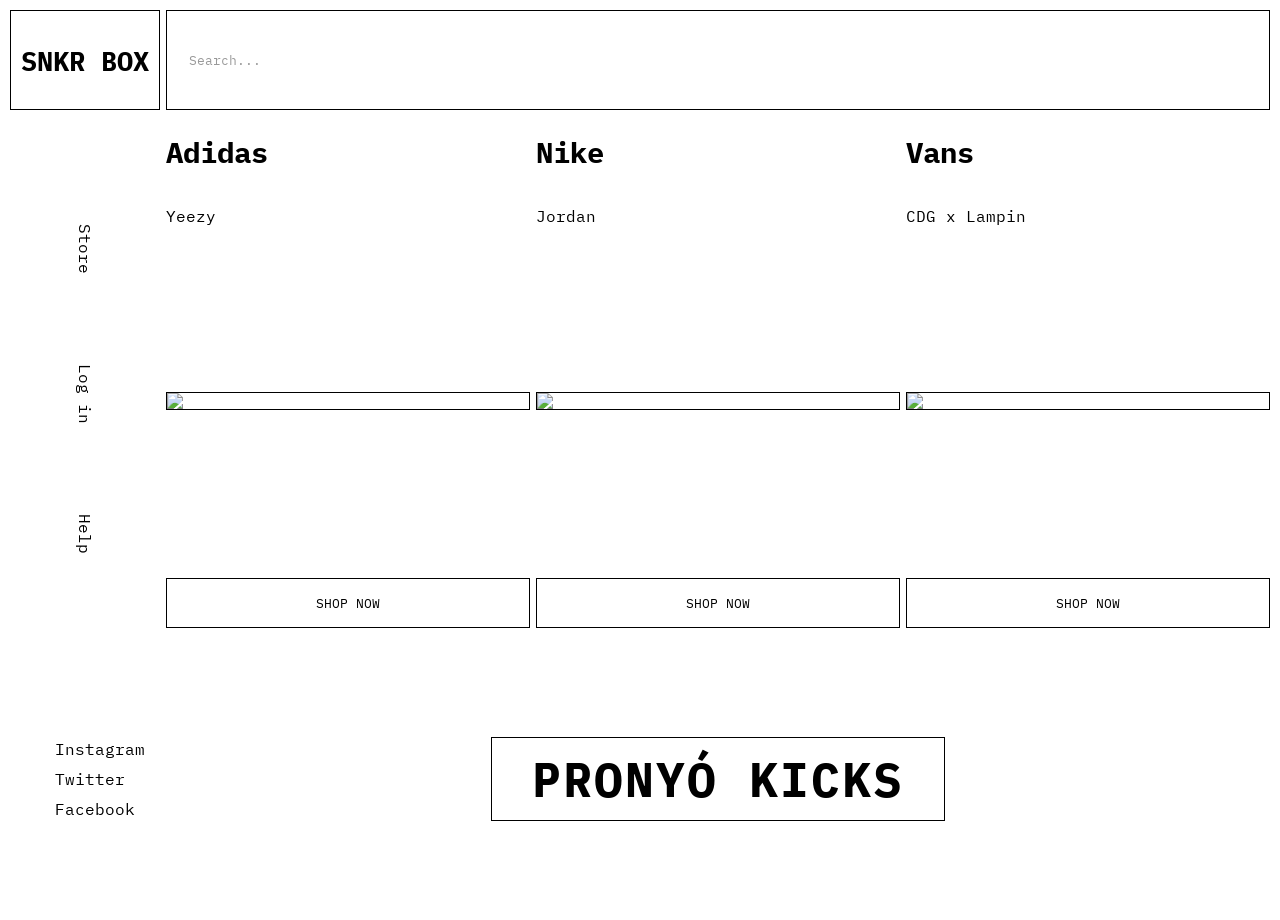
==== index.html @ b021fc60 "web" ====
<!DOCTYPE html>
<html lang="en">
<head>
    <meta charset="UTF-8">
    <meta name="viewport" content="width=device-width, initial-scale=1.0">
    <title>Document</title>
    <link rel="stylesheet" href="style.css">
    <script href="prokop.js"></script>
</head>
<body>
    


<div class="site_wrapper">
	
    <div class="logo">SNKR BOX</div>
    <form action="">
        <i class="fas fa-search fa-sm"></i>
        <input type="text" class="search" placeholder="Search...">
    </form>
    <ul class="nav_links">
        <li class="link">Store<i class="link_icon fas fa-shopping-cart"></i></li>
        <li class="link">Log in<i class="link_icon far fa-user"></i></li>
        <li class="link">Help<i class="link_icon fas fa-info"></i></li>
    </ul>

<section class="sneaker grid_item1">
    <h3 class="title">Adidas</h3>
    <p>Yeezy</p>
    <div class="slides">
        <img src="https://img.stadiumgoods.com/12/43/12/89/12431289_27476285_2048.jpg" class="sneaker_img fc4D sneaker_fc1">
        <img src="https://img.stadiumgoods.com/12/43/12/89/12431289_27476286_2048.jpg" class="sneaker_img fc4D sneaker_fc2">
        <img src="https://img.stadiumgoods.com/12/43/12/89/12431289_27476287_2048.jpg" class="sneaker_img fc4D sneaker_fc3">
        <img src="https://img.stadiumgoods.com/12/43/12/89/12431289_27473593_2048.jpg" class="sneaker_img fc4D sneaker_fc4">
    </div>
    <button class="cta_button">Shop now</button>
</section>

<section class="sneaker grid_item2">
    <h3 class="title">Nike</h3>
    <p>Jordan</p>
    <div class="slides">
        <img src="https://img.stadiumgoods.com/13/15/75/30/13157530_34448807_2048.jpg" class="sneaker_img offWhite sneaker_off1">
        <img src="https://img.stadiumgoods.com/13/15/75/30/13157530_34448797_2048.jpg" class="sneaker_img offWhite sneaker_off2">
        <img src="https://img.stadiumgoods.com/13/15/75/30/13157530_34451603_2048.jpg" class="sneaker_img offWhite sneaker_off3">
        <img src="https://img.stadiumgoods.com/13/15/75/30/13157530_34451604_2048.jpg" class="sneaker_img offWhite sneaker_off4">
    </div>
    <button class="cta_button">Shop now</button>
</section>

<section class="sneaker grid_item3">
    <h3 class="title">Vans</h3>
    <p>CDG x Lampin</p>
    <div class="slides">
        <img src="https://img.stadiumgoods.com/15/94/73/07/15947307_33547796_2048.jpg" class="sneaker_img vans sneaker_vans1">
        <img src="https://img.stadiumgoods.com/15/94/73/07/15947307_33548269_2048.jpg" class="sneaker_img vans sneaker_vans2">
        <img src="https://img.stadiumgoods.com/15/94/73/07/15947307_33547799_2048.jpg" class="sneaker_img vans sneaker_vans3">
        <img src="https://img.stadiumgoods.com/15/94/73/07/15947307_33548271_2048.jpg" class="sneaker_img vans sneaker_vans4">
    </div>
    <button class="cta_button">Shop now</button>
</section>

<section class="social_links">
    <ul>
        <li class="social_link">Instagram</li>
        <li class="social_link">Twitter</li>
        <li class="social_link">Facebook</li>
    </ul>
</section>

<article class="blog">
<h2>pronyó kicks <i class="fas fa-caret-right"></i></h2>
</article>

</div>
</body>
</html>
---- style.css ----
@import url('https://fonts.googleapis.com/css?family=IBM+Plex+Mono:400,500,700');

*, *::before, *::after {
	box-sizing: border-box;
}

/*Site layout*/

body {
	display: grid;
	place-items: center;
	font-family: IBM Plex Mono;
	margin: 10px;
/* 	overflow-y: hidden; */
}

.site_wrapper {
	width: 100%;
	min-height: 100vh;
/* 	border: 1px solid black; */
	display: grid;
	grid-gap: 0.5%;
	grid-template-columns: 150px repeat(3, minmax(250px, 1fr));
	grid-template-rows: 100px repeat(3, 1fr);
}

/* Main nav layout and styles */

.logo{
	display: flex;
	justify-content: center;
	align-items: center;
	font-size: 1.7rem;
	font-weight: bold;
	border: 1px solid black;
	transition: text-shadow 200ms ease;
}

.logo:hover {
	text-shadow: 1px 1px #F8D800, 
                2px 2px #F8D800, 
                3px 3px #F8D800, 
                4px 4px #F8D800;
}


.nav_links {
	grid-column: 1 / 2;
	grid-row: 2 / 4;
	display: flex;
	justify-content: center;
	align-items: center;
	writing-mode: vertical-rl;
/* 	border: 1px solid black; */
	list-style: none;
	margin: 0;
}

.link {
	margin: 20px;
	cursor: crosshair;
	padding: 15px;
	overflow: hidden;
/* 	border: 1px solid black; */
	position: relative;
}

.link_icon {
	padding: 10px;
	opacity: 0;
	transition: all 300ms ease-in-out;
	transform: translateX(-50px);
}

.link:hover .link_icon{
	transform: translateX(0px);
	opacity: 1;
}


form {
	grid-column: 2 / -1;
	border: 1px solid black;
	padding: 10px;
	font-size: 2.5rem;
	display: flex;
	align-items: center;
}

.search {
	flex: 1;
	margin-left: 10px;
	border: none;
	font-family: IBM Plex Mono;
}

.search::placeholder {
	color: rgba(0,0,0,0.4);
}


/* sections layout */

.grid_item1 {
	grid-column: 2 / 3;
	grid-row: 2 / 4;
/* 	border: 1px solid black; */
}

.grid_item2 {
	grid-column: 3 / 4;
	grid-row: 2 / 4;
/* 	border: 1px solid black; */
}

.grid_item3 {
	grid-column: 4 / -1;
	grid-row: 2 / 4;
/* 	border: 1px solid black; */
}

.grid_item1, .grid_item2, .grid_item3, .grid_item4 {
	display: grid;
/* 	padding: 1%; */
	grid-template-columns: 1fr;
	grid-template-rows: 75px 50px auto .2fr;
}

.title {
	margin: 0;
	font-size: 1.8rem;
	align-self: center;
}

.blog{
	grid-column: 2 / -1;
	grid-row: 4 / -1;
	display: flex;
	justify-content: center;
	align-items: center;
	text-transform: uppercase;
	font-size: 2rem;
}

.blog h2 {
	border: 1px solid black;
	padding: 10px 40px;
	letter-spacing: 2px;
	transition: transform 200ms ease, box-shadow 200ms ease, text-shadow 200ms ease;
}

.blog h2:hover {
	box-shadow: 4px 4px .2px rgba(0,0,0,1);
  transform: translateX(-5px) translateY(-3px);
	cursor: crosshair;
	text-shadow: 1px 1px #F8D800, 
               2px 2px #F8D800, 
               3px 3px #F8D800, 
               4px 4px #F8D800,
							 5px 5px #F8D800;
}

 .slides {
	grid-column: 1 / -1;
/* 	border: 1px black solid; */
	position: relative;
	display: flex;
	align-items: center;
}

.sneaker_img {
	grid-column: 1 / -1;
	grid-row: 3 / 4;
	width: 100%;
/* 	height: auto; */
	position: absolute;
	overflow: hidden;
	transition: transform 300ms ease, box-shadow 300ms ease;
}

.sneaker_img:hover {
	cursor: crosshair;
	box-shadow: 0 2px 10px rgba(0,0,0,0.3);
}

.fc4D, .offWhite, .vans{
	background-color: rgba(255,255,255,0.8);
	border: 1px solid black;
}

.fc4D:first-child, .offWhite:first-child, .vans:first-child {
	z-index: 1;
}

/* Image fade animation	*/

@keyframes fade {
	0% {
		opacity: 0;
	}
	
	100% {
		opacity: 1;
	}
}

.social_links {
	grid-column: 1 / 2;
	grid-row: 4 / 5;
	display: flex;
	flex-direction: column;
	justify-content: center;
}

.social_link {
	list-style: none;
	padding: 5px;
}

/* Button styles*/

.cta_button {
	grid-column: 1 / -1;
	grid-row: 4 / 5; 
	cursor: crosshair;
	background-color: white;
	border: 1px black solid;
	height: 50px;
	text-transform: uppercase;
	font-family: IBM Plex Mono;
	align-self: center;
	transition: transform 200ms ease, box-shadow 200ms ease, background-color 500ms ease;
}

.cta_button:hover {
	box-shadow: 4px 4px .2px rgba(0,0,0,1);
  transform: translateX(-5px) translateY(-3px);
	background-color: #F8D800;
}

/* .cta_button::after {
	content: "";
	position: absolute;
	z-index: -1;
	width: 100%;
	height: 100%;
	top: 0;
	left: 0;
	opacity: 0;
	box-shadow: 0px 0px 0px rgba(0,0,0,1);
	transition: box-shadow 150ms ease;
}

.cta_button:hover::after {
	box-shadow: 4px 4px .2px rgba(0,0,0,1);
	opacity: 1;
} */
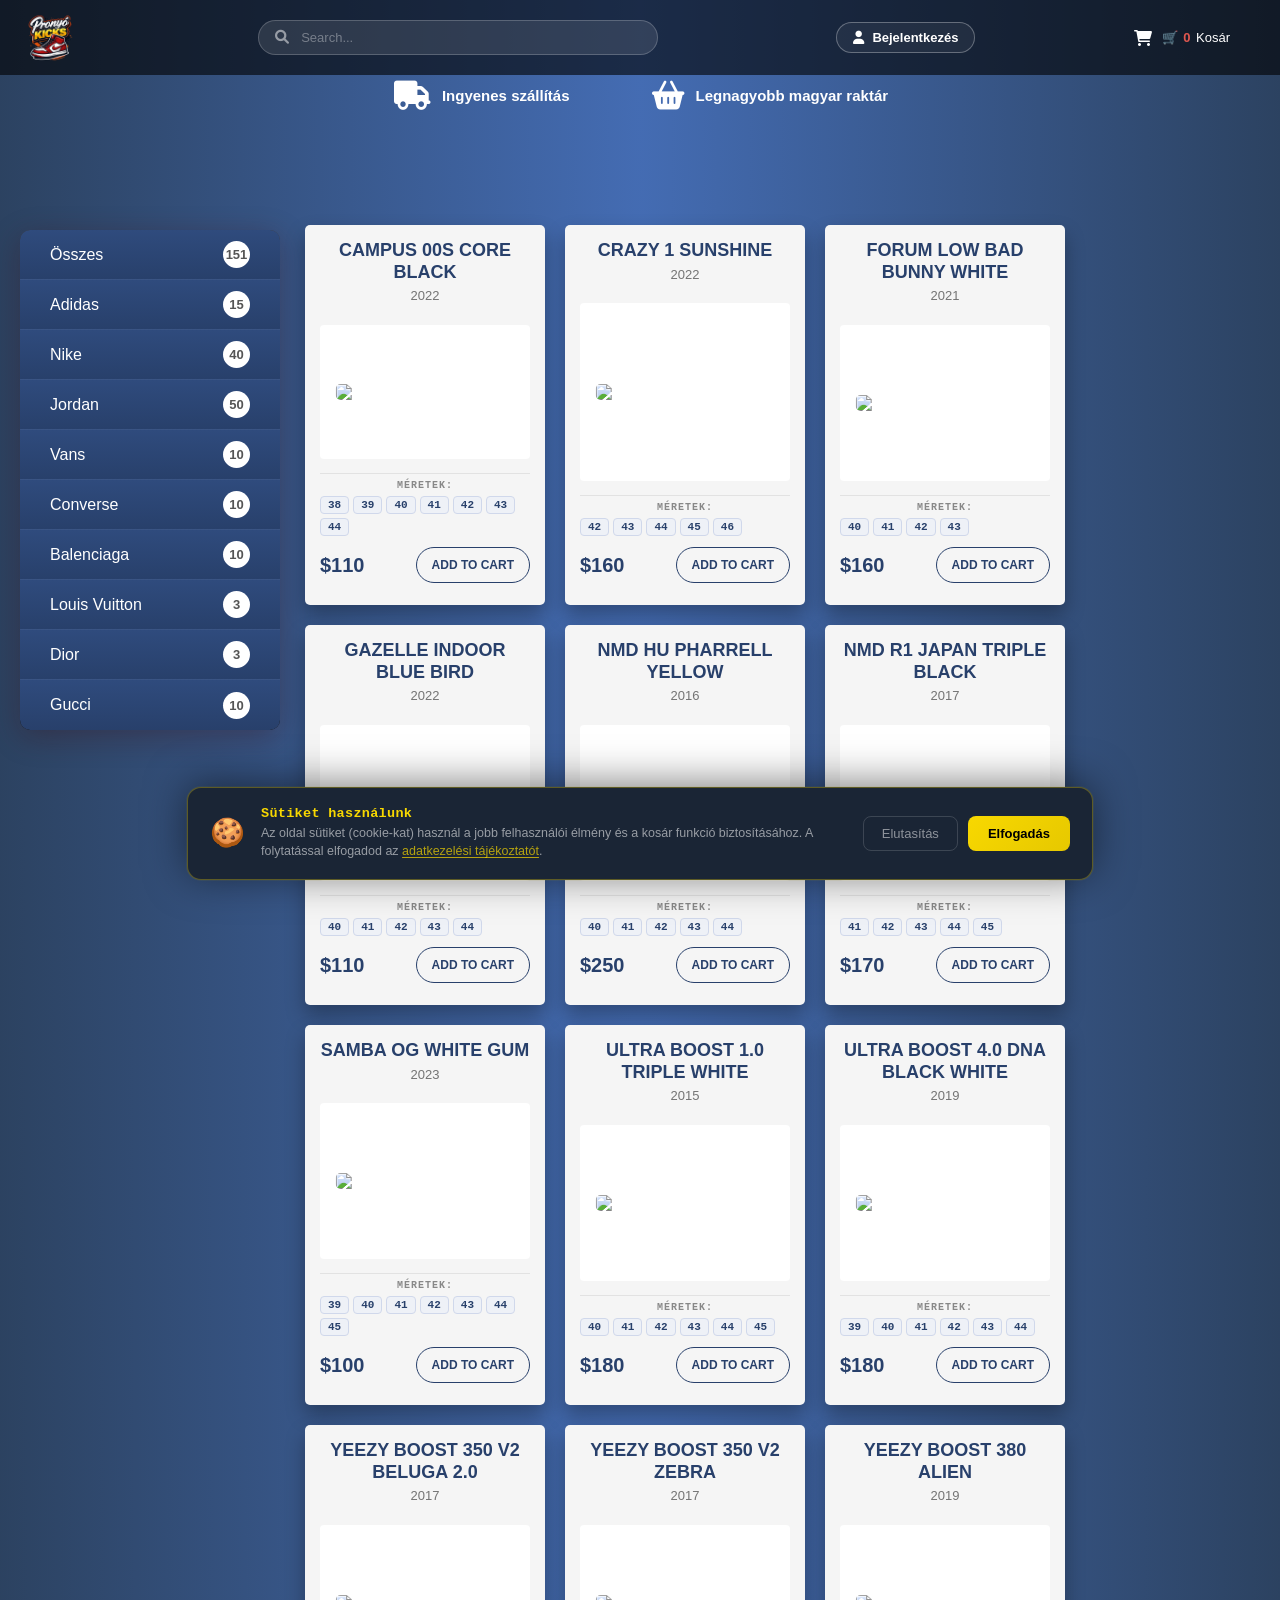
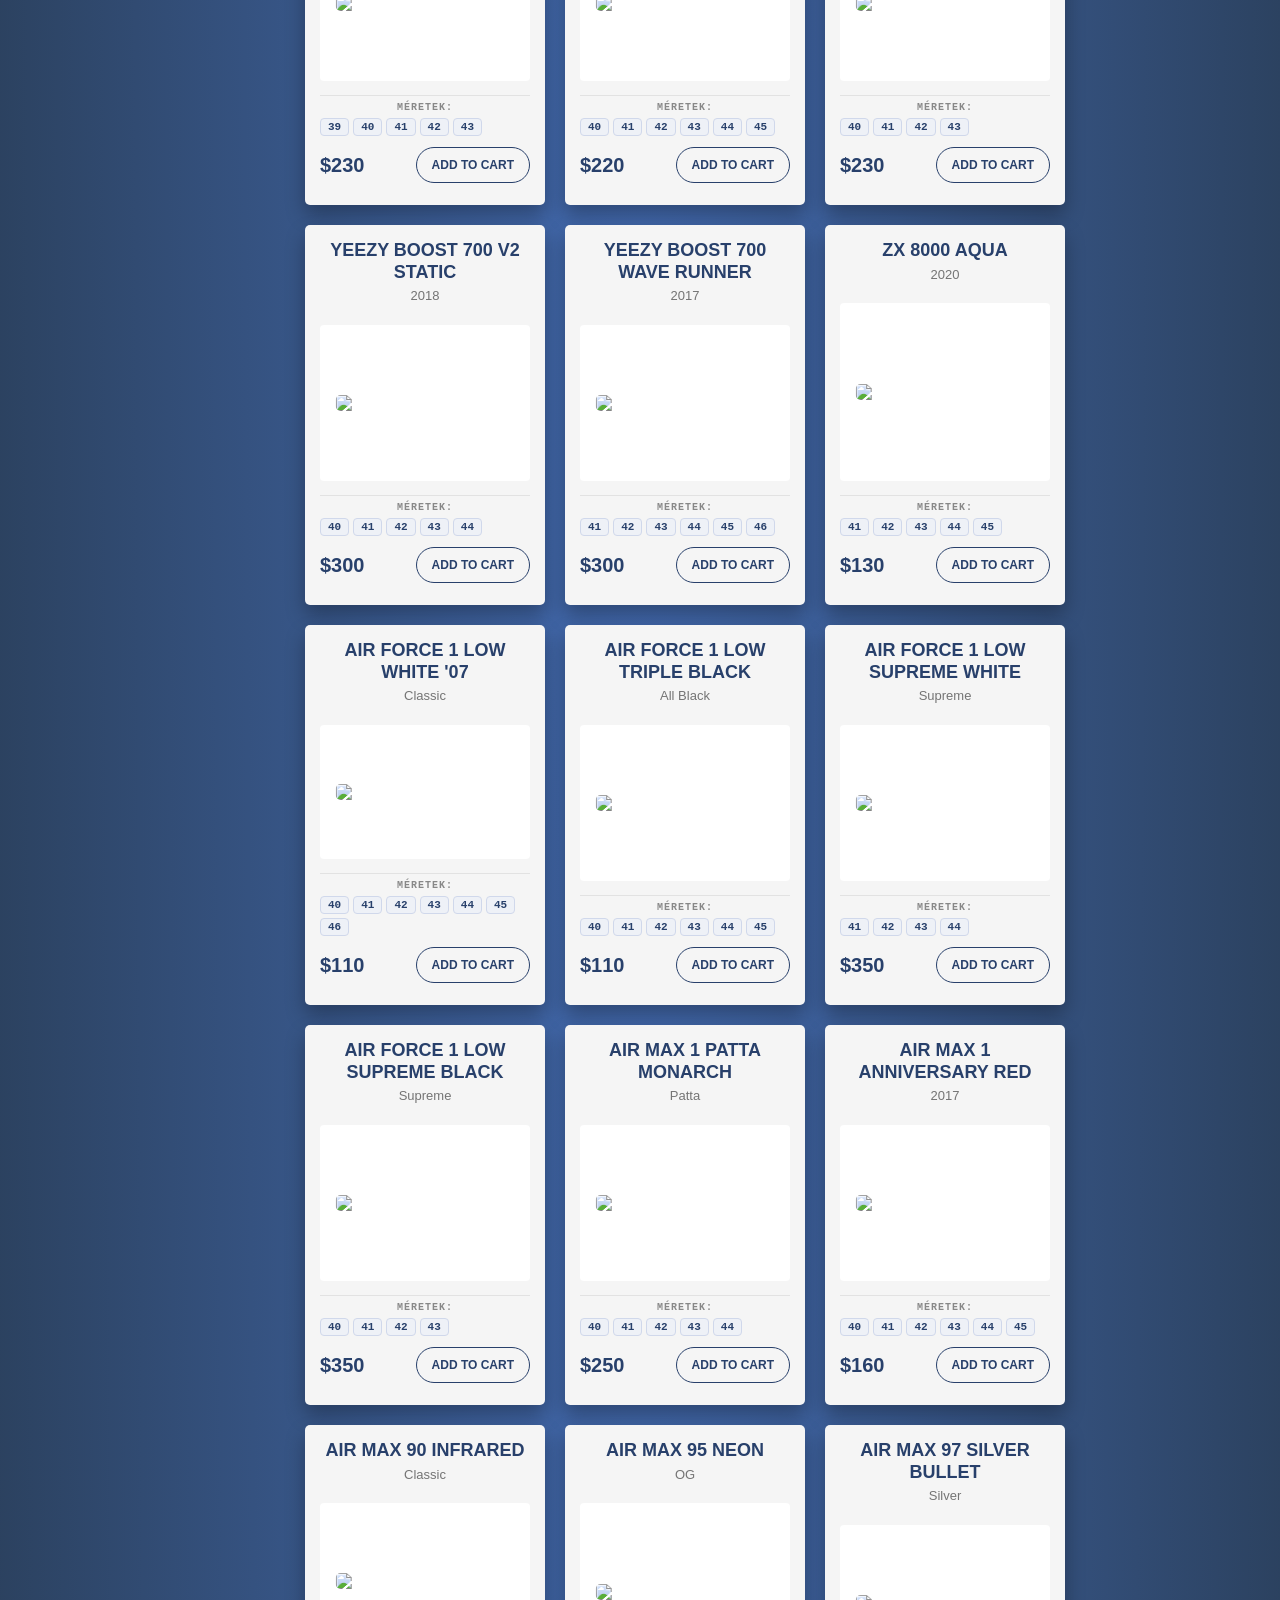
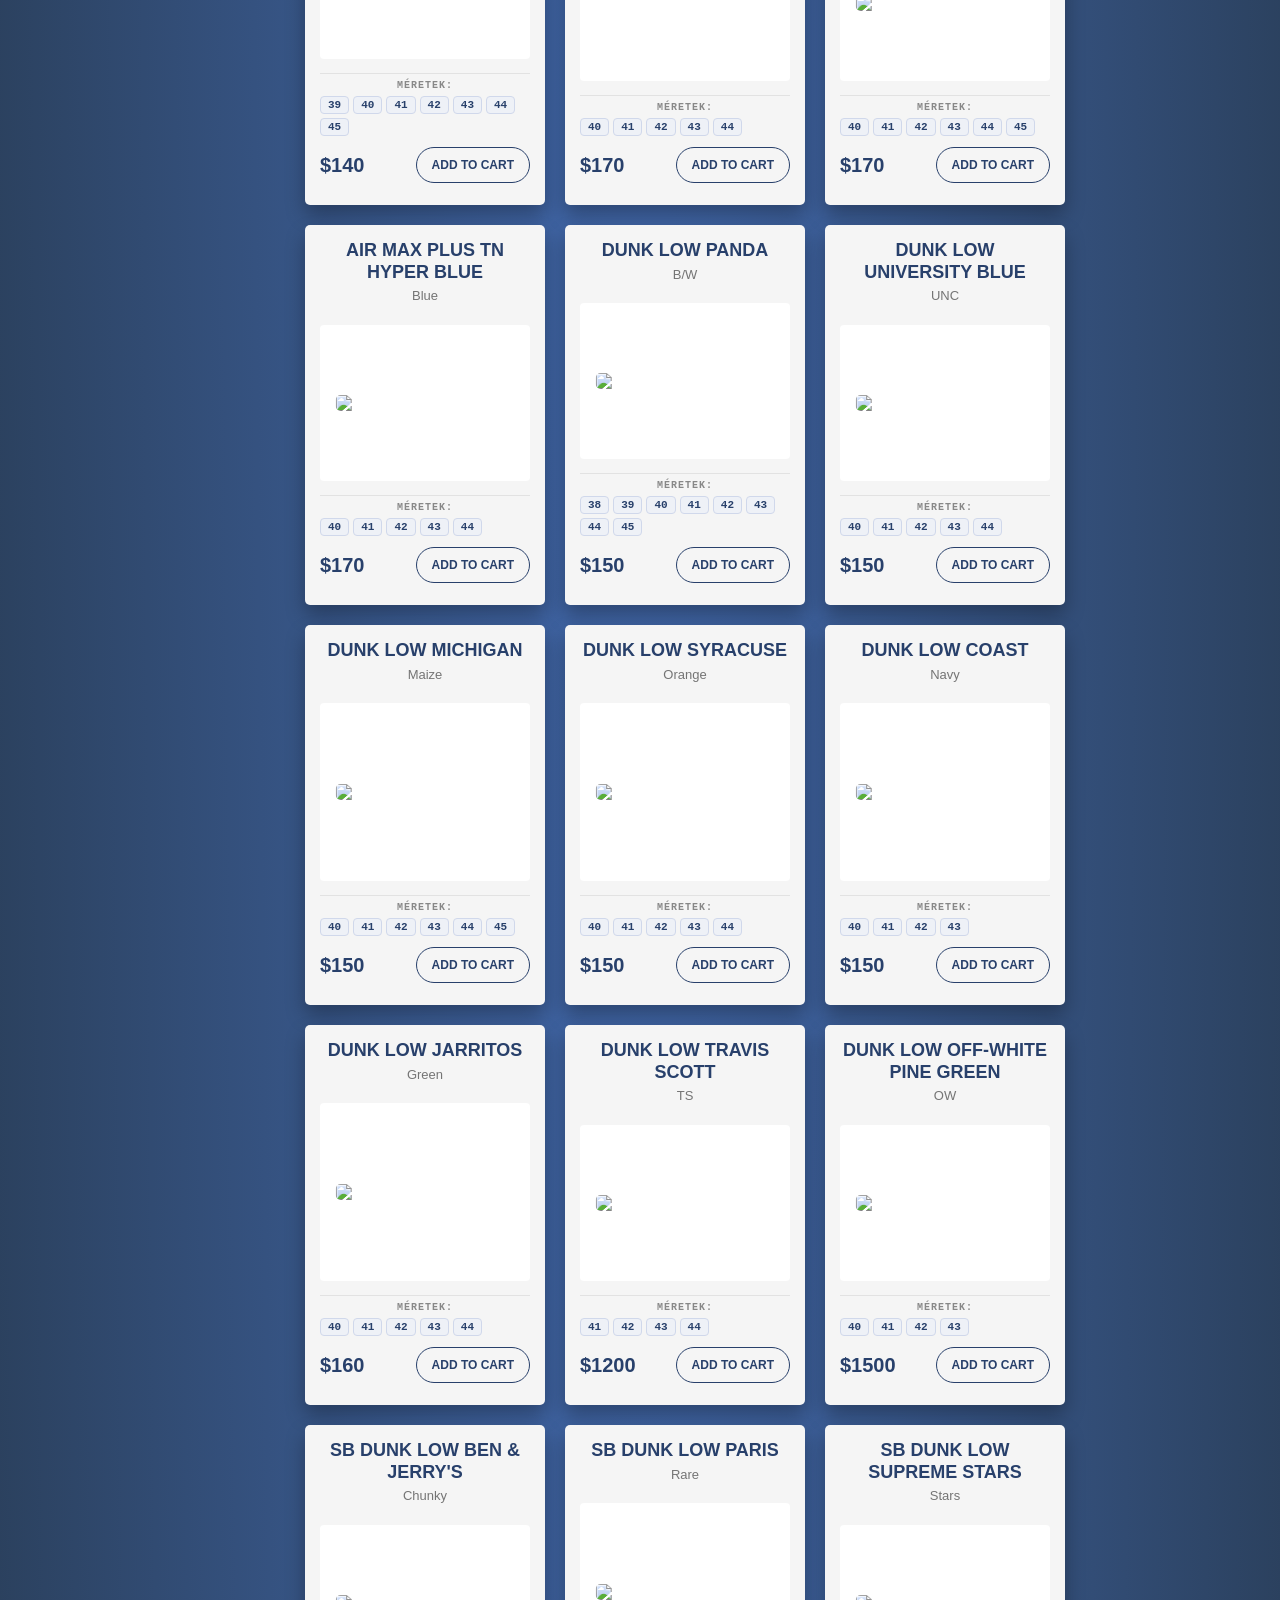
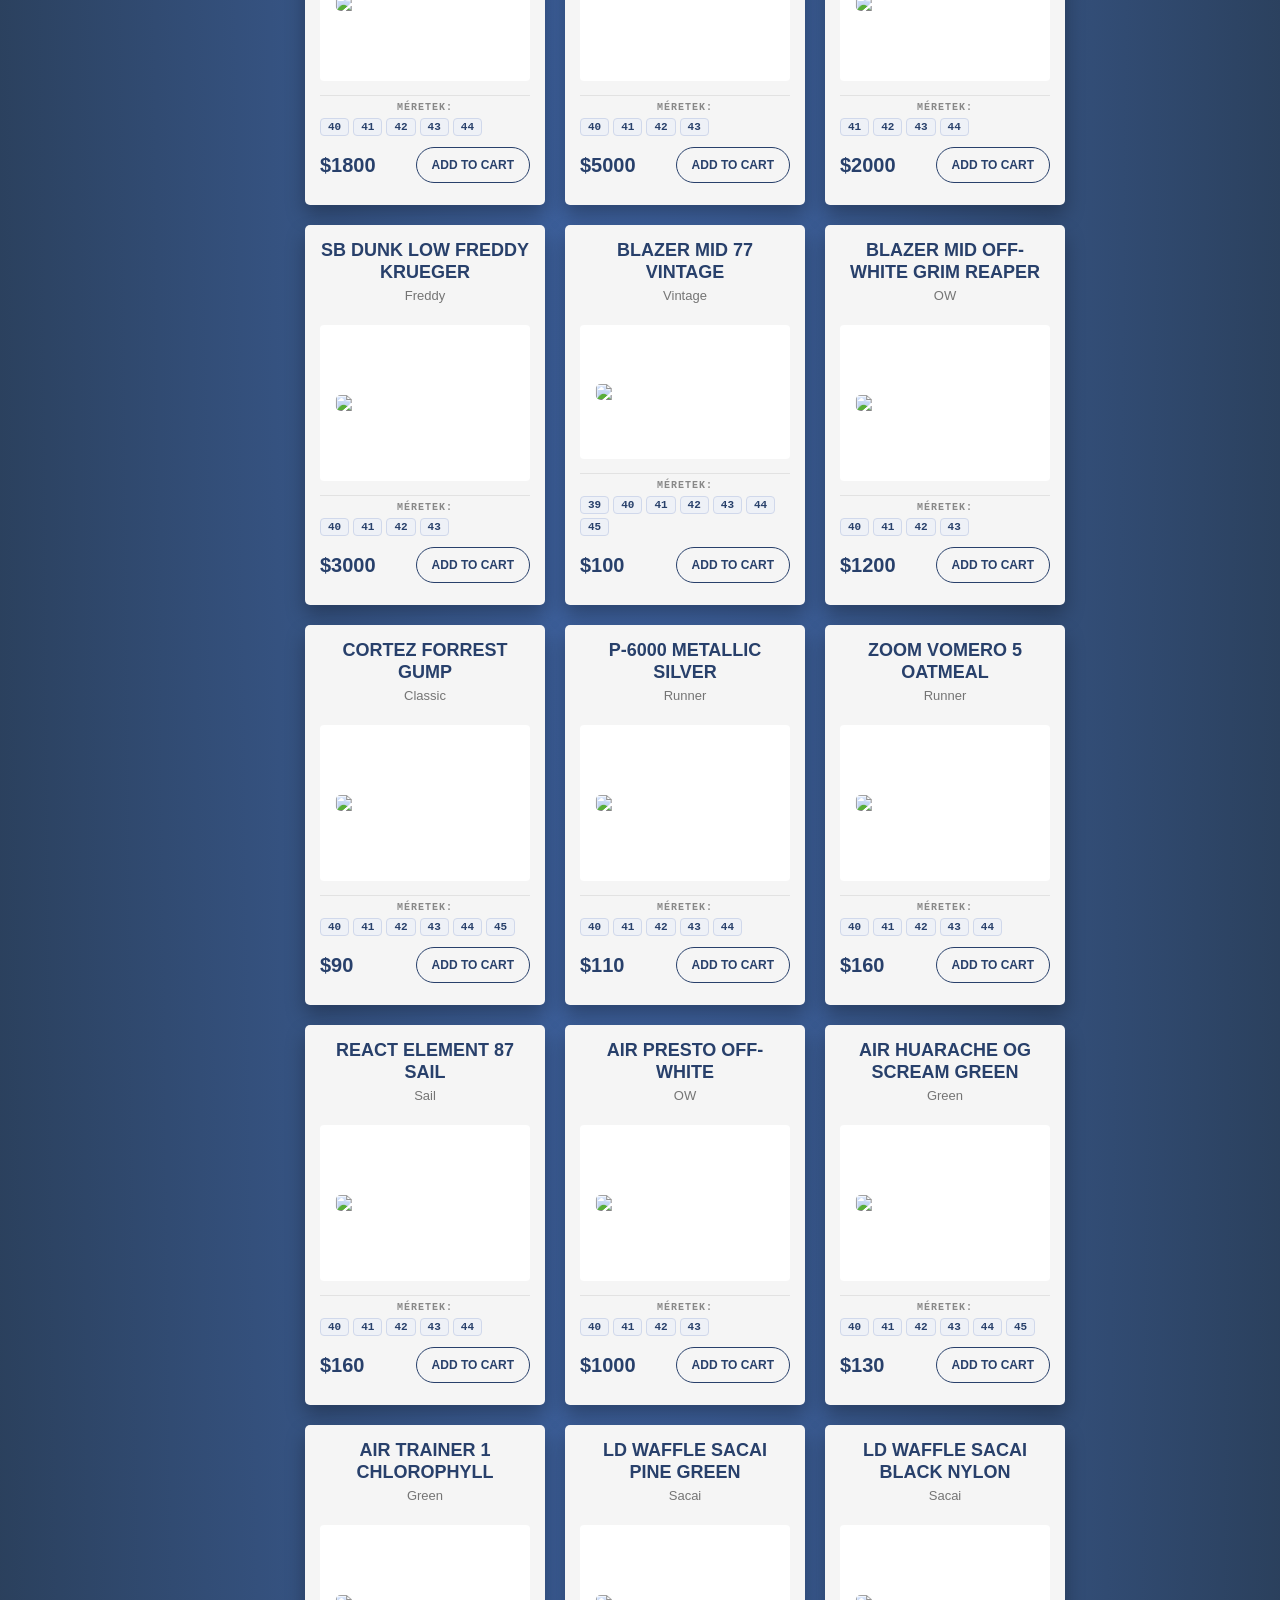
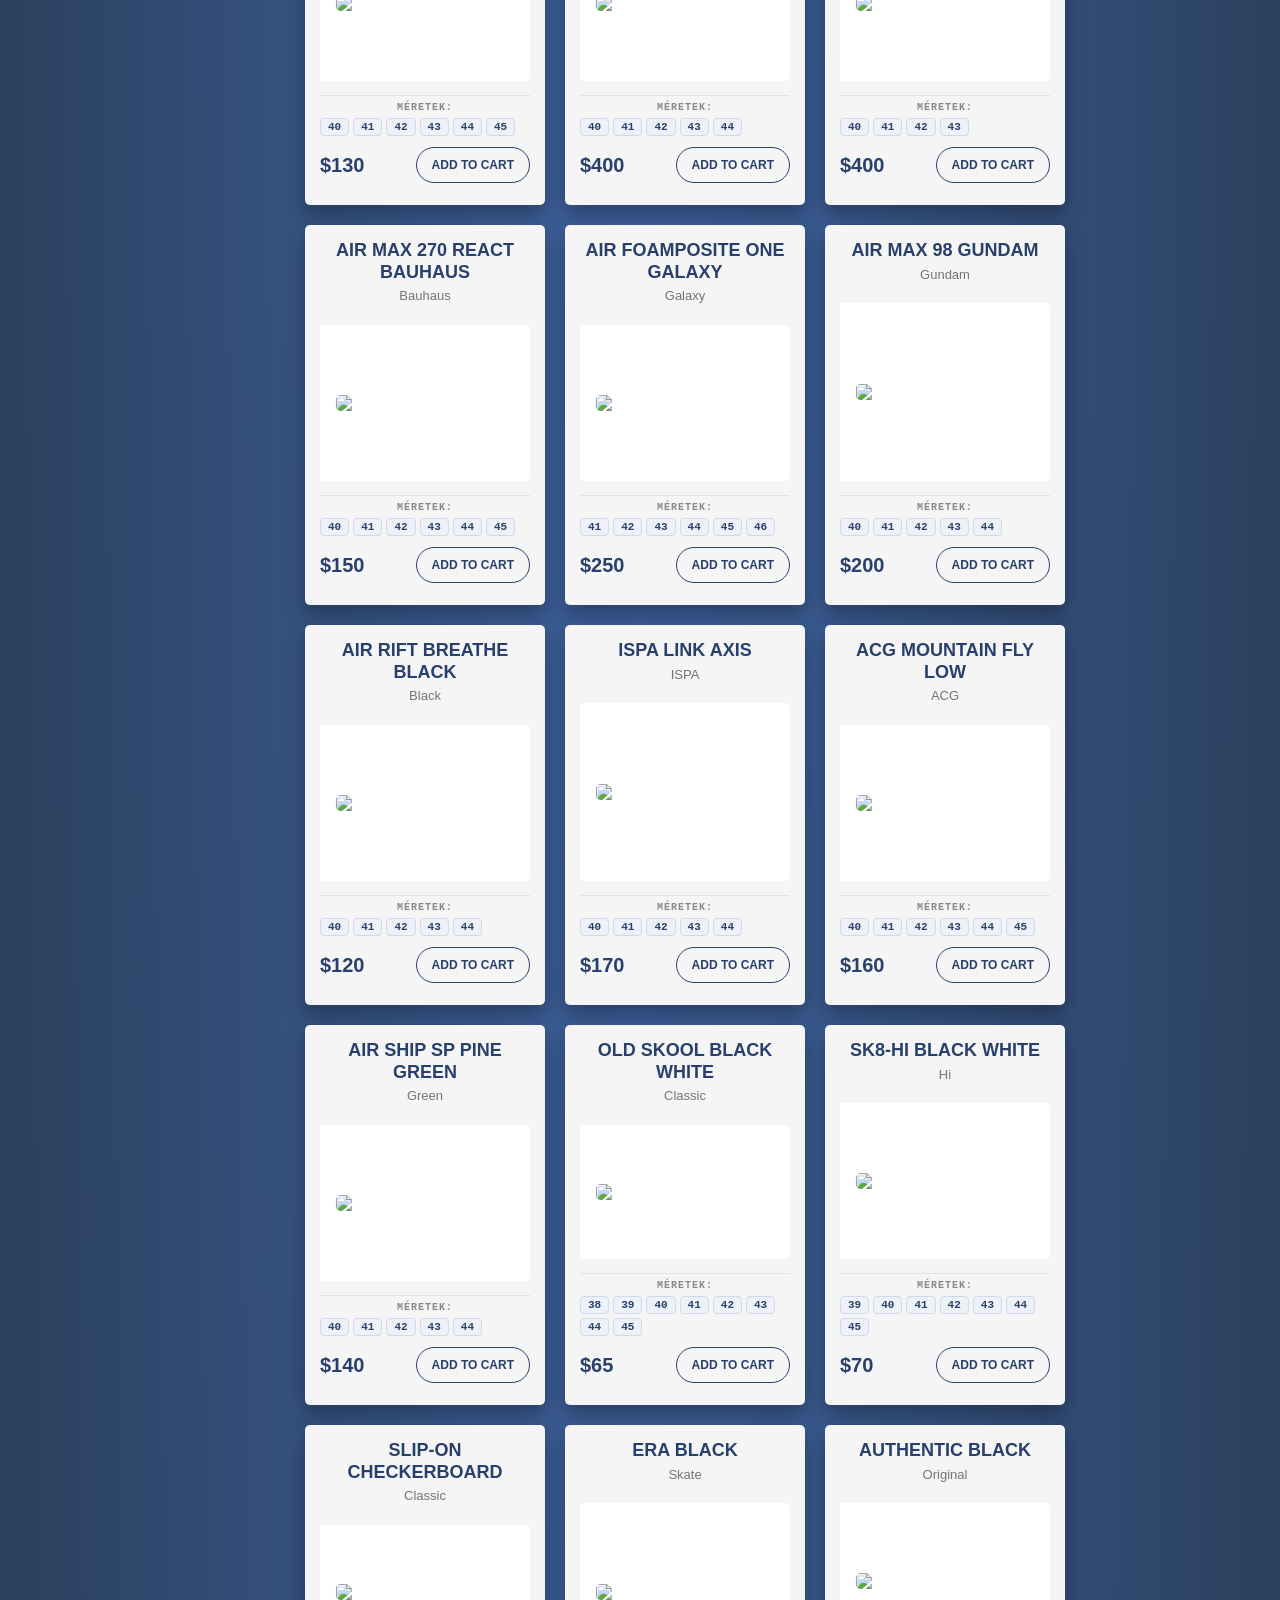
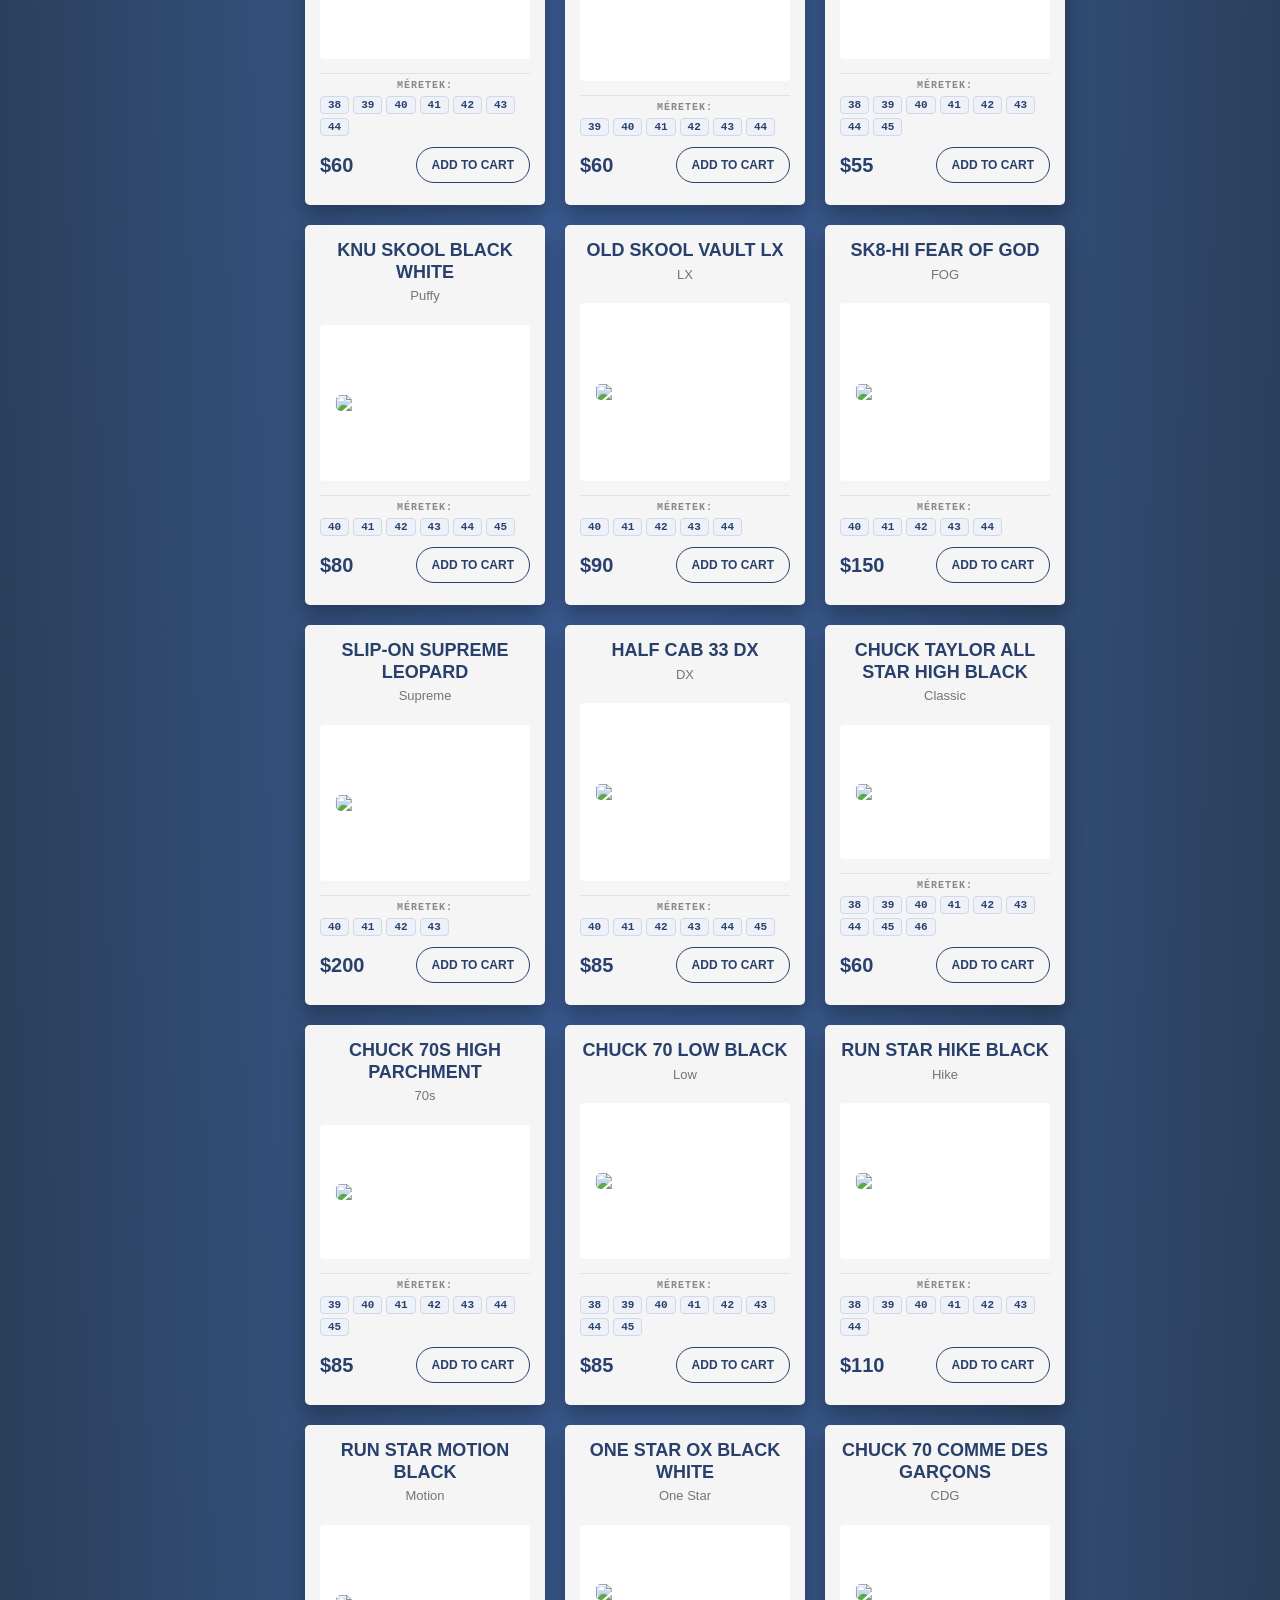
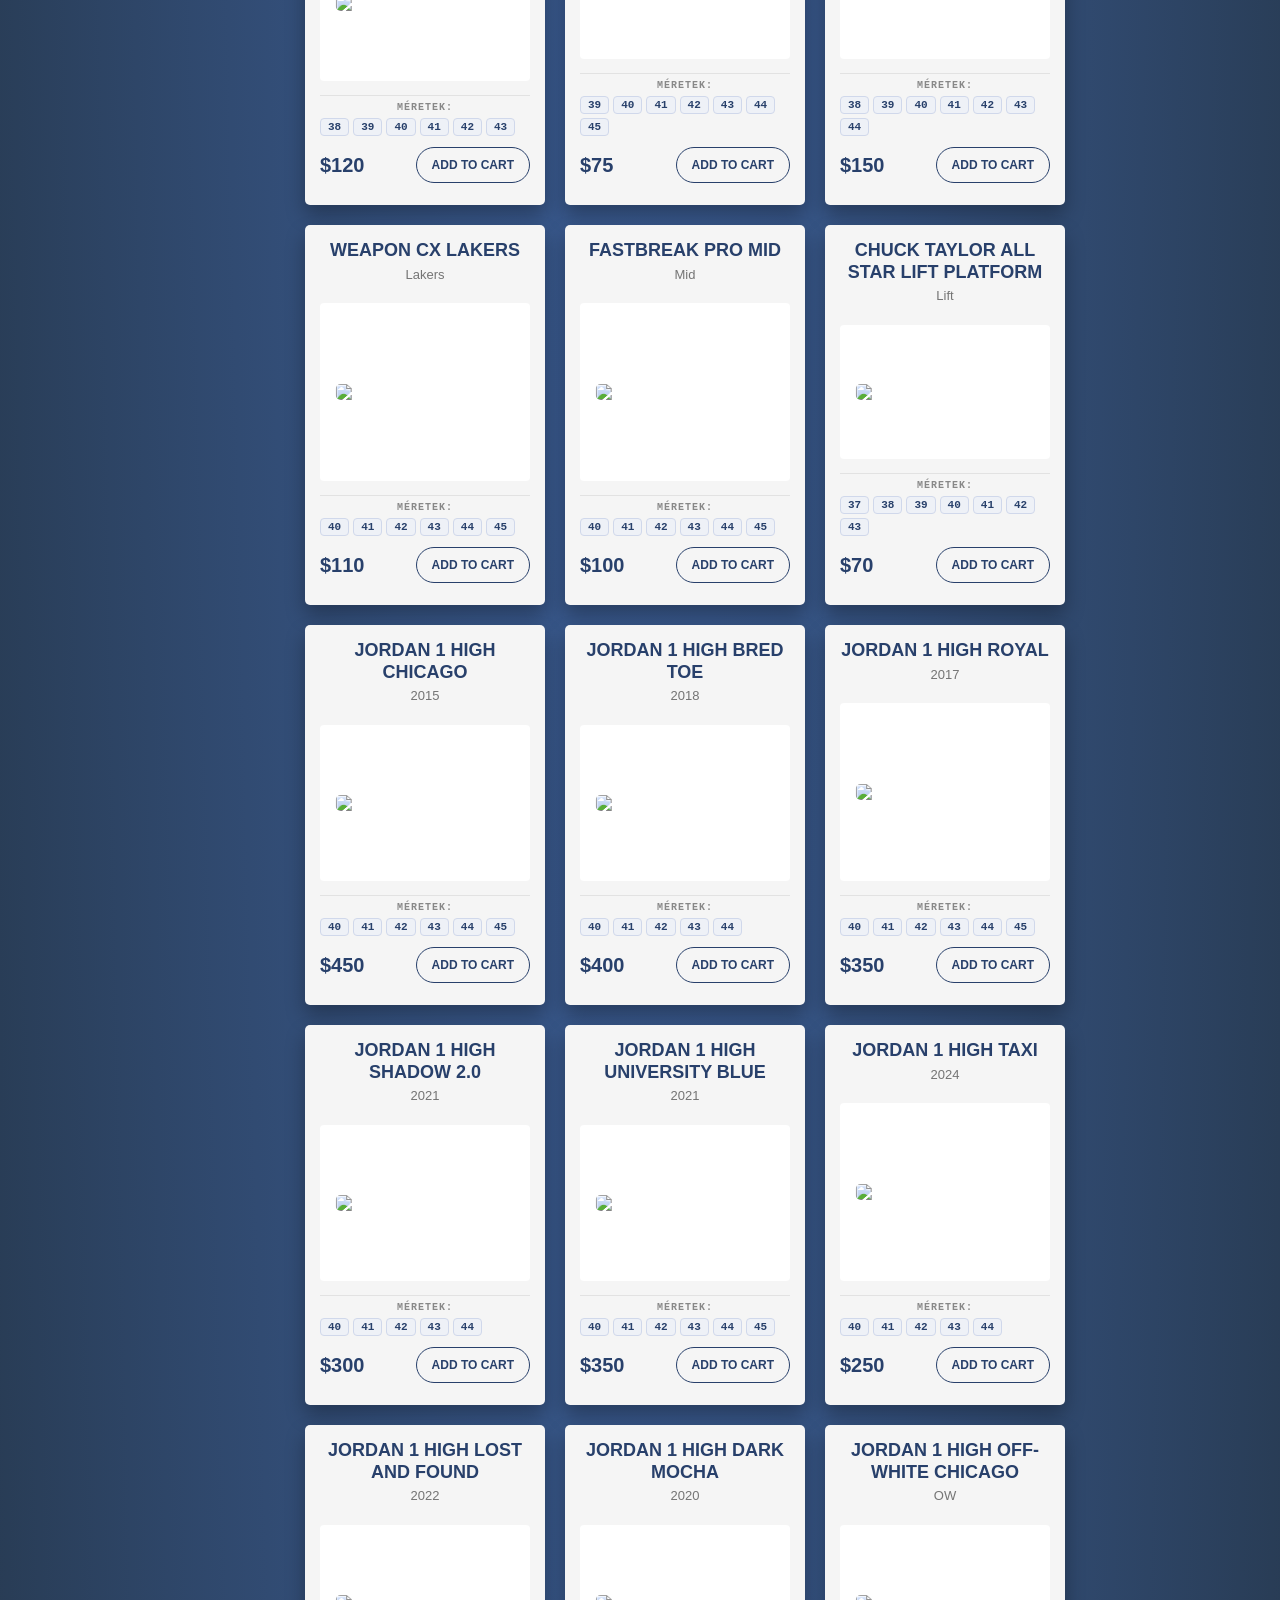
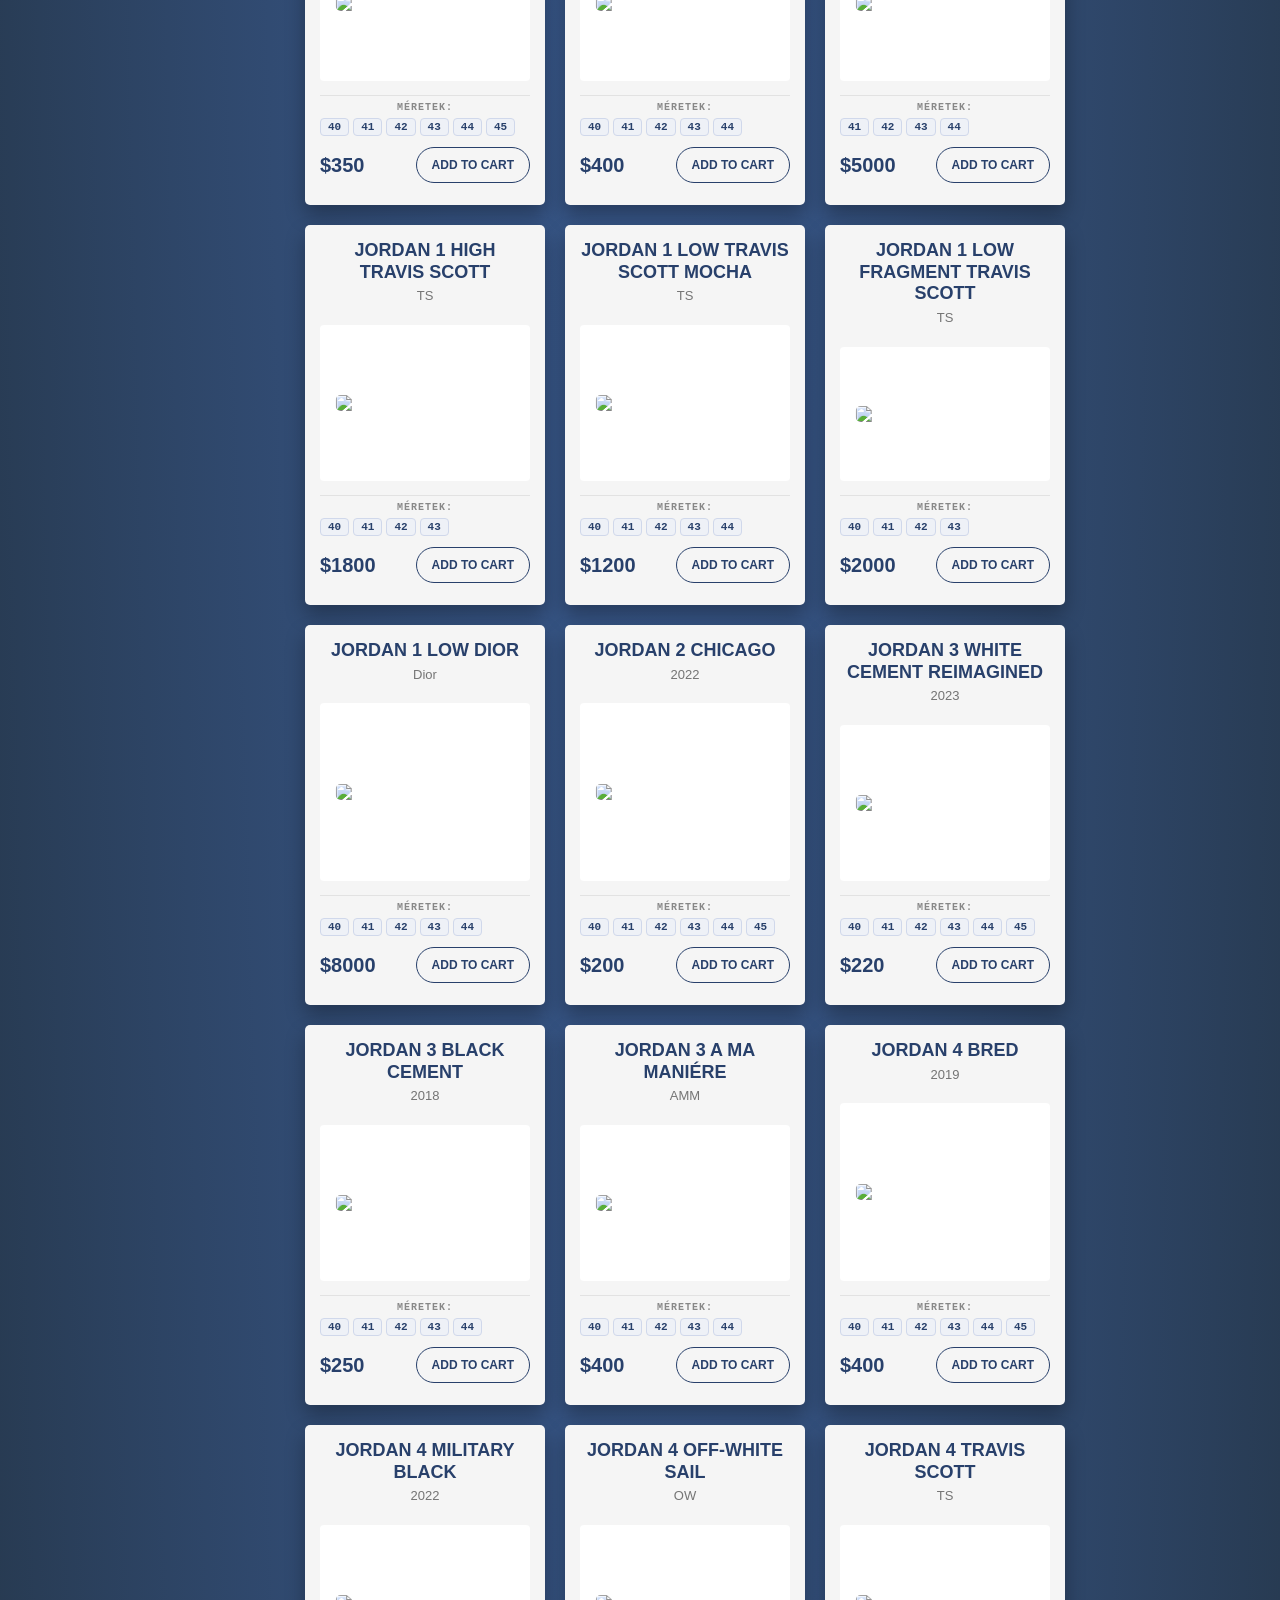
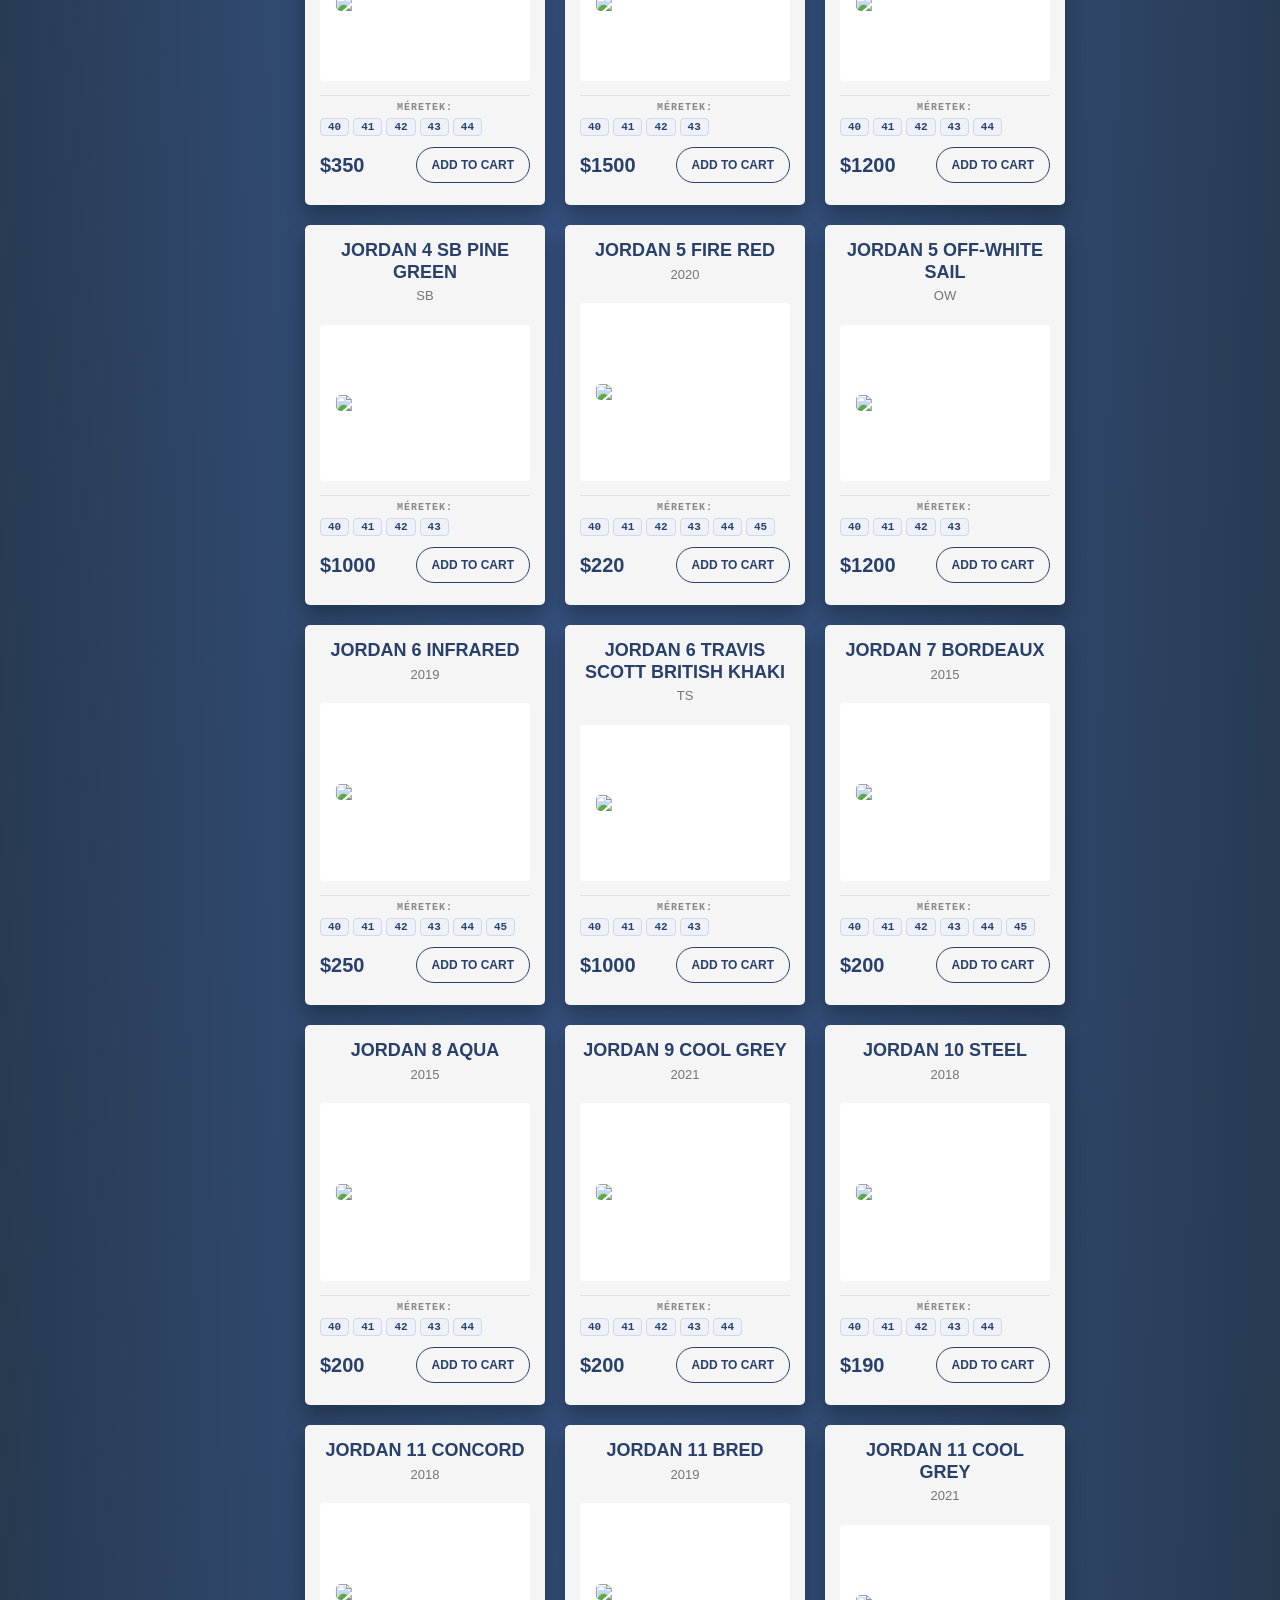
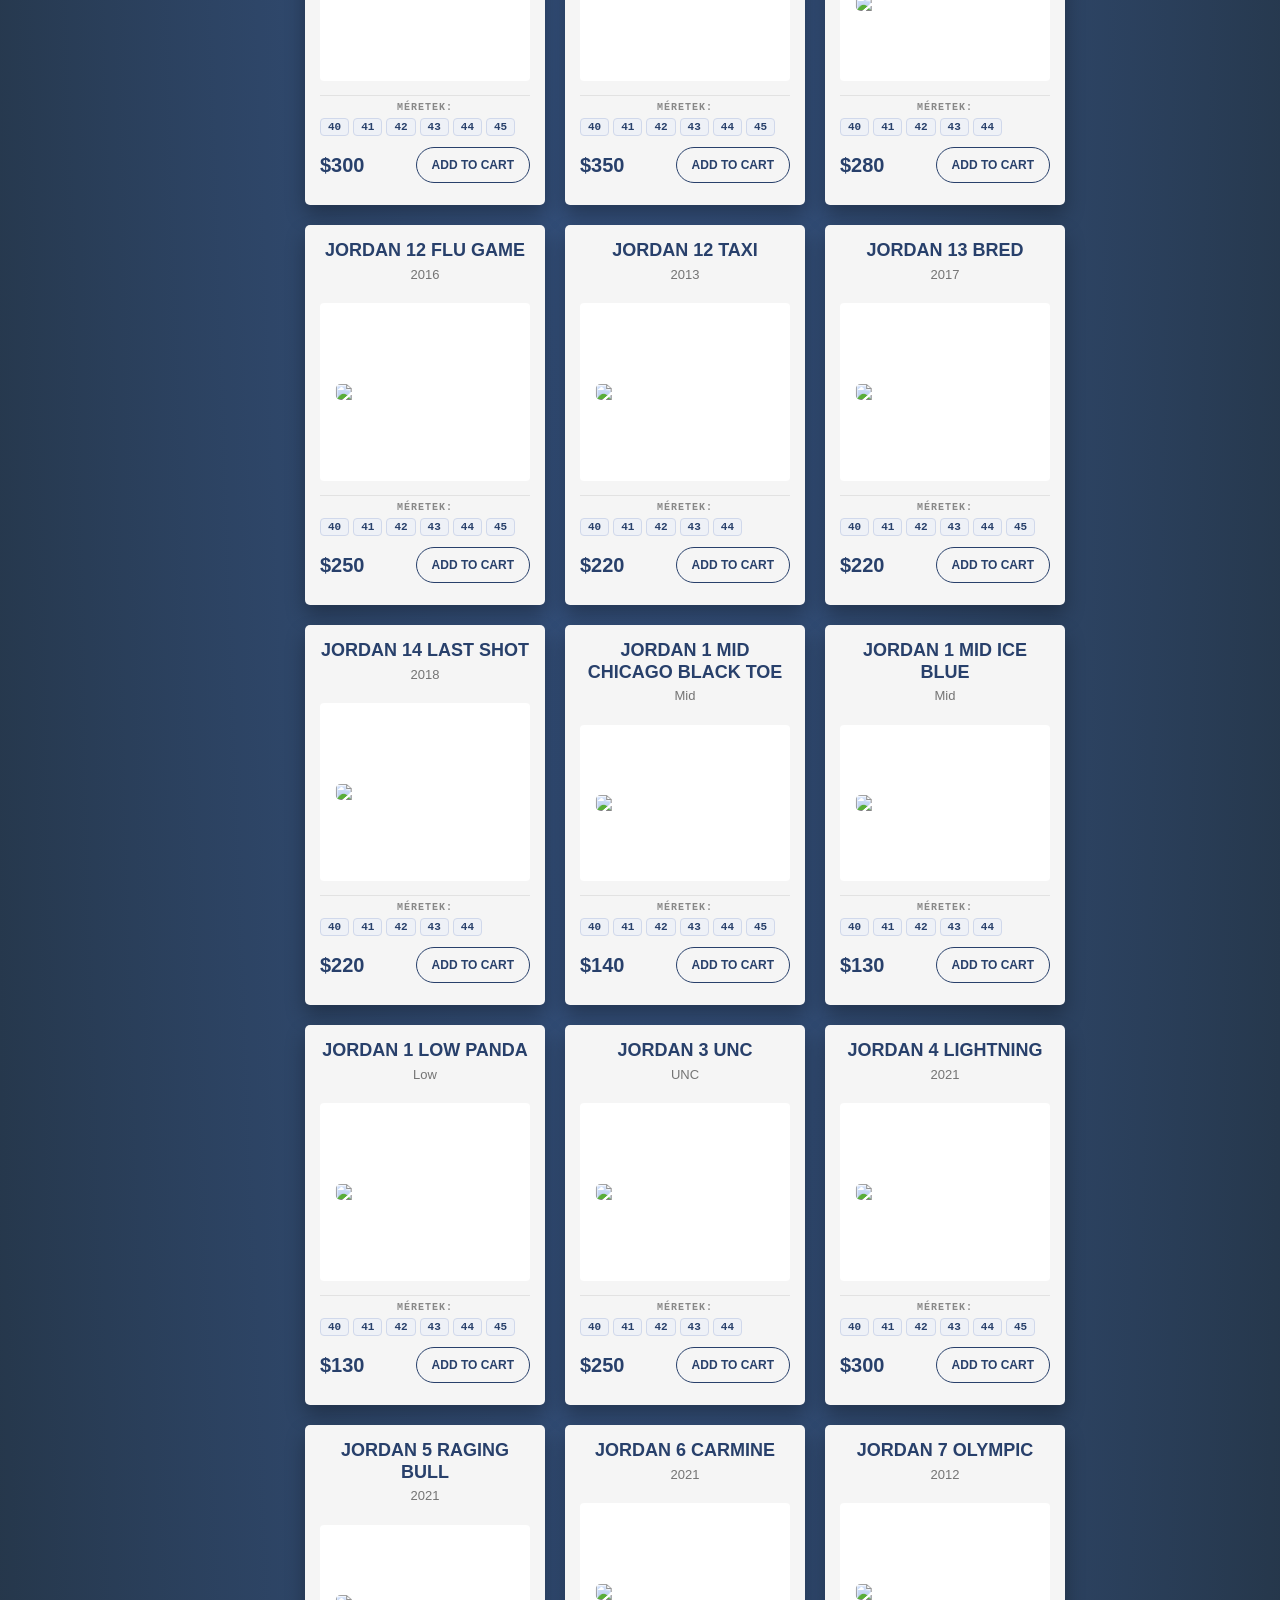
==== commit 2adb9518: "Add files via upload" ====
--- a/index.html
+++ b/index.html
@@ -1,77 +1,2183 @@
-<!DOCTYPE html>
-<html lang="en">
-<head>
-    <meta charset="UTF-8">
-    <meta name="viewport" content="width=device-width, initial-scale=1.0">
-    <title>Document</title>
-    <link rel="stylesheet" href="style.css">
-    <script href="prokop.js"></script>
-</head>
-<body>
-    
-
-
-<div class="site_wrapper">
-	
-    <div class="logo">SNKR BOX</div>
-    <form action="">
-        <i class="fas fa-search fa-sm"></i>
-        <input type="text" class="search" placeholder="Search...">
-    </form>
-    <ul class="nav_links">
-        <li class="link">Store<i class="link_icon fas fa-shopping-cart"></i></li>
-        <li class="link">Log in<i class="link_icon far fa-user"></i></li>
-        <li class="link">Help<i class="link_icon fas fa-info"></i></li>
-    </ul>
-
-<section class="sneaker grid_item1">
-    <h3 class="title">Adidas</h3>
-    <p>Yeezy</p>
-    <div class="slides">
-        <img src="https://img.stadiumgoods.com/12/43/12/89/12431289_27476285_2048.jpg" class="sneaker_img fc4D sneaker_fc1">
-        <img src="https://img.stadiumgoods.com/12/43/12/89/12431289_27476286_2048.jpg" class="sneaker_img fc4D sneaker_fc2">
-        <img src="https://img.stadiumgoods.com/12/43/12/89/12431289_27476287_2048.jpg" class="sneaker_img fc4D sneaker_fc3">
-        <img src="https://img.stadiumgoods.com/12/43/12/89/12431289_27473593_2048.jpg" class="sneaker_img fc4D sneaker_fc4">
-    </div>
-    <button class="cta_button">Shop now</button>
-</section>
-
-<section class="sneaker grid_item2">
-    <h3 class="title">Nike</h3>
-    <p>Jordan</p>
-    <div class="slides">
-        <img src="https://img.stadiumgoods.com/13/15/75/30/13157530_34448807_2048.jpg" class="sneaker_img offWhite sneaker_off1">
-        <img src="https://img.stadiumgoods.com/13/15/75/30/13157530_34448797_2048.jpg" class="sneaker_img offWhite sneaker_off2">
-        <img src="https://img.stadiumgoods.com/13/15/75/30/13157530_34451603_2048.jpg" class="sneaker_img offWhite sneaker_off3">
-        <img src="https://img.stadiumgoods.com/13/15/75/30/13157530_34451604_2048.jpg" class="sneaker_img offWhite sneaker_off4">
-    </div>
-    <button class="cta_button">Shop now</button>
-</section>
-
-<section class="sneaker grid_item3">
-    <h3 class="title">Vans</h3>
-    <p>CDG x Lampin</p>
-    <div class="slides">
-        <img src="https://img.stadiumgoods.com/15/94/73/07/15947307_33547796_2048.jpg" class="sneaker_img vans sneaker_vans1">
-        <img src="https://img.stadiumgoods.com/15/94/73/07/15947307_33548269_2048.jpg" class="sneaker_img vans sneaker_vans2">
-        <img src="https://img.stadiumgoods.com/15/94/73/07/15947307_33547799_2048.jpg" class="sneaker_img vans sneaker_vans3">
-        <img src="https://img.stadiumgoods.com/15/94/73/07/15947307_33548271_2048.jpg" class="sneaker_img vans sneaker_vans4">
-    </div>
-    <button class="cta_button">Shop now</button>
-</section>
-
-<section class="social_links">
-    <ul>
-        <li class="social_link">Instagram</li>
-        <li class="social_link">Twitter</li>
-        <li class="social_link">Facebook</li>
-    </ul>
-</section>
-
-<article class="blog">
-<h2>pronyó kicks <i class="fas fa-caret-right"></i></h2>
-</article>
-
-</div>
-</body>
-</html>+<!DOCTYPE html>
+<html lang="hu">
+<head>
+    <meta charset="UTF-8">
+    <meta name="viewport" content="width=device-width, initial-scale=1.0">
+    <title>Cipők - Prónyó Kicks</title>
+    <link rel="stylesheet" href="cipok.css">
+    <link rel="stylesheet" href="https://cdnjs.cloudflare.com/ajax/libs/font-awesome/6.0.0/css/all.min.css">
+    <link rel="stylesheet" href="search.css">
+    <link rel="stylesheet" href="sizes-display.css">
+    <script src="https://code.jquery.com/jquery-3.6.0.min.js"></script>
+    <script src="cipok.js" defer></script>
+    <script src="auth.js" defer></script>
+    <script src="chatbot.js" defer></script>
+    <script src="search.js" defer></script>
+    <script src="sizes-display.js" defer></script>
+    <script src="cookie-consent.js" defer></script>
+</head>
+<body>
+    <div class='navbar'>
+        <div class='logo'>
+            <img src="logo.png" alt="logo" class="hatter">
+        </div>
+        <div class='account-container'>
+            <form action=""><i class="fas fa-search fa-sm"></i><input type="text" class="search" placeholder="Search..."></form>
+        </div>
+        <a href="kosar.html" class='cart-container'>
+            <i class="fa fa-shopping-cart"></i>
+            <div class='cart-desc'><span class="kosar">🛒 <span id="cart-count">0</span> Kosár</span></div>
+        </a>
+    </div>
+
+    <div class='info-wrapper'>
+        <div class='shipping-container'><i class="fa fa-truck fa-2x"></i><div class='info-desc'>Ingyenes szállítás</div></div>
+        <div class='inventory-container'><i class="fa fa-shopping-basket fa-2x"></i><div class='info-desc'>Legnagyobb magyar raktár</div></div>
+    </div>
+
+    <div class='main-wrapper'>
+        <div class="menu">
+            <a href="index.html" class='menu-item'><div class='menu-item-title'>Összes</div><div class='menu-item-number'>151</div></a>
+            <a href="index.html?brand=Adidas" class='menu-item'><div class='menu-item-title'>Adidas</div><div class='menu-item-number'>15</div></a>
+            <a href="index.html?brand=Nike" class='menu-item'><div class='menu-item-title'>Nike</div><div class='menu-item-number'>40</div></a>
+            <a href="index.html?brand=Jordan" class='menu-item'><div class='menu-item-title'>Jordan</div><div class='menu-item-number'>50</div></a>
+            <a href="index.html?brand=Vans" class='menu-item'><div class='menu-item-title'>Vans</div><div class='menu-item-number'>10</div></a>
+            <a href="index.html?brand=Converse" class='menu-item'><div class='menu-item-title'>Converse</div><div class='menu-item-number'>10</div></a>
+            <a href="index.html?brand=Balenciaga" class='menu-item'><div class='menu-item-title'>Balenciaga</div><div class='menu-item-number'>10</div></a>
+            <a href="index.html?brand=Louis Vuitton" class='menu-item'><div class='menu-item-title'>Louis Vuitton</div><div class='menu-item-number'>3</div></a>
+            <a href="index.html?brand=Dior" class='menu-item'><div class='menu-item-title'>Dior</div><div class='menu-item-number'>3</div></a>
+            <a href="index.html?brand=Gucci" class='menu-item'><div class='menu-item-title'>Gucci</div><div class='menu-item-number'>10</div></a>
+        </div>
+
+        <div class='products-container'>
+            <!-- ADIDAS (15) -->
+            <div class='shop-card' data-cat='Adidas' data-sizes='38,39,40,41,42,43,44'>
+    <div class="title">Campus 00s Core Black</div>
+    <div class="desc">2022</div>
+    <div class="product">
+        <div class="slides">
+            <img src="images/adidas/campus-00s-core-black/1_1.png" class="sneaker_img">
+            <img src="images/adidas/campus-00s-core-black/1_2.jpg" class="sneaker_img">
+            <img src="images/adidas/campus-00s-core-black/1_3.jpg" class="sneaker_img">
+            <img src="images/adidas/campus-00s-core-black/2_4.webp" class="sneaker_img">
+        </div>
+    </div>
+    <div class='cta'><div class="price">$110</div><button class="button">Add to cart</button></div>
+</div>
+
+<div class='shop-card' data-cat='Adidas' data-sizes='42,43,44,45,46'>
+    <div class="title">Crazy 1 Sunshine</div>
+    <div class="desc">2022</div>
+    <div class="product">
+        <div class="slides">
+            <img src="images/adidas/crazy-1-sunshine/1_1.jpg" class="sneaker_img">
+            <img src="images/adidas/crazy-1-sunshine/1_2.jpeg" class="sneaker_img">
+            <img src="images/adidas/crazy-1-sunshine/1_3.jpg" class="sneaker_img">
+            <img src="images/adidas/crazy-1-sunshine/1_4.jpg" class="sneaker_img">
+        </div>
+    </div>
+    <div class='cta'><div class="price">$160</div><button class="button">Add to cart</button></div>
+</div>
+
+<div class='shop-card' data-cat='Adidas' data-sizes='40,41,42,43'>
+    <div class="title">Forum Low Bad Bunny White</div>
+    <div class="desc">2021</div>
+    <div class="product">
+        <div class="slides">
+            <img src="images/adidas/forum-low-bad-bunny/1_1.webp" class="sneaker_img">
+            <img src="images/adidas/forum-low-bad-bunny/1_2.jpg" class="sneaker_img">
+            <img src="images/adidas/forum-low-bad-bunny/2_3.jpg" class="sneaker_img">
+            <img src="images/adidas/forum-low-bad-bunny/2_4.jpg" class="sneaker_img">
+        </div>
+    </div>
+    <div class='cta'><div class="price">$160</div><button class="button">Add to cart</button></div>
+</div>
+
+<div class='shop-card' data-cat='Adidas' data-sizes='40,41,42,43,44'>
+    <div class="title">Gazelle Indoor Blue Bird</div>
+    <div class="desc">2022</div>
+    <div class="product">
+        <div class="slides">
+            <img src="images/adidas/gazelle-indoor-blue-bird/1_1.jpg" class="sneaker_img">
+            <img src="images/adidas/gazelle-indoor-blue-bird/1_2.jpg" class="sneaker_img">
+            <img src="images/adidas/gazelle-indoor-blue-bird/1_3.jpg" class="sneaker_img">
+            <img src="images/adidas/gazelle-indoor-blue-bird/1_4.jpg" class="sneaker_img">
+        </div>
+    </div>
+    <div class='cta'><div class="price">$110</div><button class="button">Add to cart</button></div>
+</div>
+
+<div class='shop-card' data-cat='Adidas' data-sizes='40,41,42,43,44'>
+    <div class="title">NMD HU Pharrell Yellow</div>
+    <div class="desc">2016</div>
+    <div class="product">
+        <div class="slides">
+            <img src="images/adidas/nmd-hu-pharrell-yellow/1_1.png" class="sneaker_img">
+            <img src="images/adidas/nmd-hu-pharrell-yellow/1_2.png" class="sneaker_img">
+            <img src="images/adidas/nmd-hu-pharrell-yellow/1_3.png" class="sneaker_img">
+            <img src="images/adidas/nmd-hu-pharrell-yellow/1_4.jpg" class="sneaker_img">
+        </div>
+    </div>
+    <div class='cta'><div class="price">$250</div><button class="button">Add to cart</button></div>
+</div>
+
+<div class='shop-card' data-cat='Adidas' data-sizes='41,42,43,44,45'>
+    <div class="title">NMD R1 Japan Triple Black</div>
+    <div class="desc">2017</div>
+    <div class="product">
+        <div class="slides">
+            <img src="images/adidas/nmd-r1-japan-black/1_1.jpg" class="sneaker_img">
+            <img src="images/adidas/nmd-r1-japan-black/2_2.jpg" class="sneaker_img">
+            <img src="images/adidas/nmd-r1-japan-black/2_3.jpg" class="sneaker_img">
+            <img src="images/adidas/nmd-r1-japan-black/3_4.png" class="sneaker_img">
+        </div>
+    </div>
+    <div class='cta'><div class="price">$170</div><button class="button">Add to cart</button></div>
+</div>
+
+<div class='shop-card' data-cat='Adidas' data-sizes='39,40,41,42,43,44,45'>
+    <div class="title">Samba OG White Gum</div>
+    <div class="desc">2023</div>
+    <div class="product">
+        <div class="slides">
+            <img src="images/adidas/samba-og-white-gum/1_1.jpg" class="sneaker_img">
+            <img src="images/adidas/samba-og-white-gum/1_2.jpg" class="sneaker_img">
+            <img src="images/adidas/samba-og-white-gum/1_3.jpg" class="sneaker_img">
+            <img src="images/adidas/samba-og-white-gum/1_4.jpg" class="sneaker_img">
+        </div>
+    </div>
+    <div class='cta'><div class="price">$100</div><button class="button">Add to cart</button></div>
+</div>
+
+<div class='shop-card' data-cat='Adidas' data-sizes='40,41,42,43,44,45'>
+    <div class="title">Ultra Boost 1.0 Triple White</div>
+    <div class="desc">2015</div>
+    <div class="product">
+        <div class="slides">
+            <img src="images/adidas/ultra-boost-1-triple-white/1_1.jpg" class="sneaker_img">
+            <img src="images/adidas/ultra-boost-1-triple-white/1_2.jpg" class="sneaker_img">
+            <img src="images/adidas/ultra-boost-1-triple-white/1_3.jpg" class="sneaker_img">
+            <img src="images/adidas/ultra-boost-1-triple-white/1_4.jpg" class="sneaker_img">
+        </div>
+    </div>
+    <div class='cta'><div class="price">$180</div><button class="button">Add to cart</button></div>
+</div>
+
+<div class='shop-card' data-cat='Adidas' data-sizes='39,40,41,42,43,44'>
+    <div class="title">Ultra Boost 4.0 DNA Black White</div>
+    <div class="desc">2019</div>
+    <div class="product">
+        <div class="slides">
+            <img src="images/adidas/ultra-boost-4-dna/1_1.jpeg" class="sneaker_img">
+            <img src="images/adidas/ultra-boost-4-dna/1_2.png" class="sneaker_img">
+            <img src="images/adidas/ultra-boost-4-dna/1_3.jpg" class="sneaker_img">
+            <img src="images/adidas/ultra-boost-4-dna/1_4.jpg" class="sneaker_img">
+        </div>
+    </div>
+    <div class='cta'><div class="price">$180</div><button class="button">Add to cart</button></div>
+</div>
+
+<div class='shop-card' data-cat='Adidas' data-sizes='39,40,41,42,43'>
+    <div class="title">Yeezy Boost 350 V2 Beluga 2.0</div>
+    <div class="desc">2017</div>
+    <div class="product">
+        <div class="slides">
+            <img src="images/adidas/yeezy-350-v2-beluga/1_1.jpg" class="sneaker_img">
+            <img src="images/adidas/yeezy-350-v2-beluga/1_2.jpg" class="sneaker_img">
+            <img src="images/adidas/yeezy-350-v2-beluga/1_3.jpg" class="sneaker_img">
+            <img src="images/adidas/yeezy-350-v2-beluga/1_4.jpg" class="sneaker_img">
+        </div>
+    </div>
+    <div class='cta'><div class="price">$230</div><button class="button">Add to cart</button></div>
+</div>
+
+<div class='shop-card' data-cat='Adidas' data-sizes='40,41,42,43,44,45'>
+    <div class="title">Yeezy Boost 350 V2 Zebra</div>
+    <div class="desc">2017</div>
+    <div class="product">
+        <div class="slides">
+            <img src="images/adidas/yeezy-350-v2-zebra/1_1.jpg" class="sneaker_img">
+            <img src="images/adidas/yeezy-350-v2-zebra/1_2.jpg" class="sneaker_img">
+            <img src="images/adidas/yeezy-350-v2-zebra/1_3.jpg" class="sneaker_img">
+            <img src="images/adidas/yeezy-350-v2-zebra/1_4.jpg" class="sneaker_img">
+        </div>
+    </div>
+    <div class='cta'><div class="price">$220</div><button class="button">Add to cart</button></div>
+</div>
+
+<div class='shop-card' data-cat='Adidas' data-sizes='40,41,42,43'>
+    <div class="title">Yeezy Boost 380 Alien</div>
+    <div class="desc">2019</div>
+    <div class="product">
+        <div class="slides">
+            <img src="images/adidas/yeezy-380-alien/1_1.jpg" class="sneaker_img">
+            <img src="images/adidas/yeezy-380-alien/1_2.jpg" class="sneaker_img">
+            <img src="images/adidas/yeezy-380-alien/1_3.png" class="sneaker_img">
+            <img src="images/adidas/yeezy-380-alien/1_4.jpg" class="sneaker_img">
+        </div>
+    </div>
+    <div class='cta'><div class="price">$230</div><button class="button">Add to cart</button></div>
+</div>
+
+<div class='shop-card' data-cat='Adidas' data-sizes='40,41,42,43,44'>
+    <div class="title">Yeezy Boost 700 V2 Static</div>
+    <div class="desc">2018</div>
+    <div class="product">
+        <div class="slides">
+            <img src="images/adidas/yeezy-700-v2-static/1_1.png" class="sneaker_img">
+            <img src="images/adidas/yeezy-700-v2-static/1_2.jpg" class="sneaker_img">
+            <img src="images/adidas/yeezy-700-v2-static/2_3.jpg" class="sneaker_img">
+            <img src="images/adidas/yeezy-700-v2-static/2_4.jpg" class="sneaker_img">
+        </div>
+    </div>
+    <div class='cta'><div class="price">$300</div><button class="button">Add to cart</button></div>
+</div>
+
+<div class='shop-card' data-cat='Adidas' data-sizes='41,42,43,44,45,46'>
+    <div class="title">Yeezy Boost 700 Wave Runner</div>
+    <div class="desc">2017</div>
+    <div class="product">
+        <div class="slides">
+            <img src="images/adidas/yeezy-700-wave-runner/1_1.jpg" class="sneaker_img">
+            <img src="images/adidas/yeezy-700-wave-runner/1_2.jpg" class="sneaker_img">
+            <img src="images/adidas/yeezy-700-wave-runner/1_3.jpg" class="sneaker_img">
+            <img src="images/adidas/yeezy-700-wave-runner/1_4.png" class="sneaker_img">
+        </div>
+    </div>
+    <div class='cta'><div class="price">$300</div><button class="button">Add to cart</button></div>
+</div>
+
+<div class='shop-card' data-cat='Adidas' data-sizes='41,42,43,44,45'>
+    <div class="title">ZX 8000 Aqua</div>
+    <div class="desc">2020</div>
+    <div class="product">
+        <div class="slides">
+            <img src="images/adidas/zx-8000-aqua/1_1.jpg" class="sneaker_img">
+            <img src="images/adidas/zx-8000-aqua/1_2.jpg" class="sneaker_img">
+            <img src="images/adidas/zx-8000-aqua/1_3.jpg" class="sneaker_img">
+            <img src="images/adidas/zx-8000-aqua/2_4.jpg" class="sneaker_img">
+        </div>
+    </div>
+    <div class='cta'><div class="price">$130</div><button class="button">Add to cart</button></div>
+</div>
+
+            <!-- NIKE (40) -->
+            <div class='shop-card' data-cat='Nike' data-sizes='40,41,42,43,44,45,46'>
+    <div class="title">Air Force 1 Low White '07</div>
+    <div class="desc">Classic</div>
+    <div class="product">
+        <div class="slides">
+            <img src="images/nike/af1-low-white/1_1.jpg" class="sneaker_img">
+            <img src="images/nike/af1-low-white/1_2.jpg" class="sneaker_img">
+            <img src="images/nike/af1-low-white/1_3.jpg" class="sneaker_img">
+            <img src="images/nike/af1-low-white/1_4.jpg" class="sneaker_img">
+        </div>
+    </div>
+    <div class='cta'><div class="price">$110</div><button class="button">Add to cart</button></div>
+</div>
+
+<div class='shop-card' data-cat='Nike' data-sizes='40,41,42,43,44,45'>
+    <div class="title">Air Force 1 Low Triple Black</div>
+    <div class="desc">All Black</div>
+    <div class="product">
+        <div class="slides">
+            <img src="images/nike/af1-low-triple-black/1_1.jpg" class="sneaker_img">
+            <img src="images/nike/af1-low-triple-black/1_2.jpg" class="sneaker_img">
+            <img src="images/nike/af1-low-triple-black/1_3.jpg" class="sneaker_img">
+            <img src="images/nike/af1-low-triple-black/1_4.jpg" class="sneaker_img">
+        </div>
+    </div>
+    <div class='cta'><div class="price">$110</div><button class="button">Add to cart</button></div>
+</div>
+
+<div class='shop-card' data-cat='Nike' data-sizes='41,42,43,44'>
+    <div class="title">Air Force 1 Low Supreme White</div>
+    <div class="desc">Supreme</div>
+    <div class="product">
+        <div class="slides">
+            <img src="images/nike/af1-low-supreme-white/1_1.webp" class="sneaker_img">
+            <img src="images/nike/af1-low-supreme-white/1_2.jpg" class="sneaker_img">
+            <img src="images/nike/af1-low-supreme-white/1_3.jpg" class="sneaker_img">
+            <img src="images/nike/af1-low-supreme-white/1_4.jpg" class="sneaker_img">
+        </div>
+    </div>
+    <div class='cta'><div class="price">$350</div><button class="button">Add to cart</button></div>
+</div>
+
+<div class='shop-card' data-cat='Nike' data-sizes='40,41,42,43'>
+    <div class="title">Air Force 1 Low Supreme Black</div>
+    <div class="desc">Supreme</div>
+    <div class="product">
+        <div class="slides">
+            <img src="images/nike/af1-low-supreme-black/1_1.webp" class="sneaker_img">
+            <img src="images/nike/af1-low-supreme-black/1_2.jpg" class="sneaker_img">
+            <img src="images/nike/af1-low-supreme-black/1_3.webp" class="sneaker_img">
+            <img src="images/nike/af1-low-supreme-black/1_4.jpg" class="sneaker_img">
+        </div>
+    </div>
+    <div class='cta'><div class="price">$350</div><button class="button">Add to cart</button></div>
+</div>
+
+<div class='shop-card' data-cat='Nike' data-sizes='40,41,42,43,44'>
+    <div class="title">Air Max 1 Patta Monarch</div>
+    <div class="desc">Patta</div>
+    <div class="product">
+        <div class="slides">
+            <img src="images/nike/air-max-1-patta-monarch/1_1.png" class="sneaker_img">
+            <img src="images/nike/air-max-1-patta-monarch/1_2.png" class="sneaker_img">
+            <img src="images/nike/air-max-1-patta-monarch/1_3.png" class="sneaker_img">
+            <img src="images/nike/air-max-1-patta-monarch/1_4.png" class="sneaker_img">
+        </div>
+    </div>
+    <div class='cta'><div class="price">$250</div><button class="button">Add to cart</button></div>
+</div>
+
+<div class='shop-card' data-cat='Nike' data-sizes='40,41,42,43,44,45'>
+    <div class="title">Air Max 1 Anniversary Red</div>
+    <div class="desc">2017</div>
+    <div class="product">
+        <div class="slides">
+            <img src="images/nike/air-max-1-anniversary-red/1_1.jpg" class="sneaker_img">
+            <img src="images/nike/air-max-1-anniversary-red/1_2.jpg" class="sneaker_img">
+            <img src="images/nike/air-max-1-anniversary-red/1_3.jpg" class="sneaker_img">
+            <img src="images/nike/air-max-1-anniversary-red/1_4.jpg" class="sneaker_img">
+        </div>
+    </div>
+    <div class='cta'><div class="price">$160</div><button class="button">Add to cart</button></div>
+</div>
+
+<div class='shop-card' data-cat='Nike' data-sizes='39,40,41,42,43,44,45'>
+    <div class="title">Air Max 90 Infrared</div>
+    <div class="desc">Classic</div>
+    <div class="product">
+        <div class="slides">
+            <img src="images/nike/air-max-90-infrared/1_1.jpg" class="sneaker_img">
+            <img src="images/nike/air-max-90-infrared/1_2.jpg" class="sneaker_img">
+            <img src="images/nike/air-max-90-infrared/1_3.jpg" class="sneaker_img">
+            <img src="images/nike/air-max-90-infrared/1_4.jpg" class="sneaker_img">
+        </div>
+    </div>
+    <div class='cta'><div class="price">$140</div><button class="button">Add to cart</button></div>
+</div>
+
+<div class='shop-card' data-cat='Nike' data-sizes='40,41,42,43,44'>
+    <div class="title">Air Max 95 Neon</div>
+    <div class="desc">OG</div>
+    <div class="product">
+        <div class="slides">
+            <img src="images/nike/air-max-95-neon/1_1.jpg" class="sneaker_img">
+            <img src="images/nike/air-max-95-neon/1_2.jpg" class="sneaker_img">
+            <img src="images/nike/air-max-95-neon/1_3.jpg" class="sneaker_img">
+            <img src="images/nike/air-max-95-neon/1_4.jpg" class="sneaker_img">
+        </div>
+    </div>
+    <div class='cta'><div class="price">$170</div><button class="button">Add to cart</button></div>
+</div>
+
+<div class='shop-card' data-cat='Nike' data-sizes='40,41,42,43,44,45'>
+    <div class="title">Air Max 97 Silver Bullet</div>
+    <div class="desc">Silver</div>
+    <div class="product">
+        <div class="slides">
+            <img src="images/nike/air-max-97-silver-bullet/1_1.jpg" class="sneaker_img">
+            <img src="images/nike/air-max-97-silver-bullet/1_2.jpg" class="sneaker_img">
+            <img src="images/nike/air-max-97-silver-bullet/1_3.jpg" class="sneaker_img">
+            <img src="images/nike/air-max-97-silver-bullet/1_4.png" class="sneaker_img">
+        </div>
+    </div>
+    <div class='cta'><div class="price">$170</div><button class="button">Add to cart</button></div>
+</div>
+
+<div class='shop-card' data-cat='Nike' data-sizes='40,41,42,43,44'>
+    <div class="title">Air Max Plus TN Hyper Blue</div>
+    <div class="desc">Blue</div>
+    <div class="product">
+        <div class="slides">
+            <img src="images/nike/air-max-plus-tn-hyper-blue/1_1.png" class="sneaker_img">
+            <img src="images/nike/air-max-plus-tn-hyper-blue/1_2.jpg" class="sneaker_img">
+            <img src="images/nike/air-max-plus-tn-hyper-blue/1_3.jpg" class="sneaker_img">
+            <img src="images/nike/air-max-plus-tn-hyper-blue/1_4.jpg" class="sneaker_img">
+        </div>
+    </div>
+    <div class='cta'><div class="price">$170</div><button class="button">Add to cart</button></div>
+</div>
+
+<div class='shop-card' data-cat='Nike' data-sizes='38,39,40,41,42,43,44,45'>
+    <div class="title">Dunk Low Panda</div>
+    <div class="desc">B/W</div>
+    <div class="product">
+        <div class="slides">
+            <img src="images/nike/dunk-low-panda/1_1.jpg" class="sneaker_img">
+            <img src="images/nike/dunk-low-panda/1_2.jpg" class="sneaker_img">
+            <img src="images/nike/dunk-low-panda/1_3.jpg" class="sneaker_img">
+            <img src="images/nike/dunk-low-panda/1_4.webp" class="sneaker_img">
+        </div>
+    </div>
+    <div class='cta'><div class="price">$150</div><button class="button">Add to cart</button></div>
+</div>
+
+<div class='shop-card' data-cat='Nike' data-sizes='40,41,42,43,44'>
+    <div class="title">Dunk Low University Blue</div>
+    <div class="desc">UNC</div>
+    <div class="product">
+        <div class="slides">
+            <img src="images/nike/dunk-low-university-blue/1_1.jpg" class="sneaker_img">
+            <img src="images/nike/dunk-low-university-blue/1_2.jpg" class="sneaker_img">
+            <img src="images/nike/dunk-low-university-blue/1_3.jpg" class="sneaker_img">
+            <img src="images/nike/dunk-low-university-blue/1_4.jpg" class="sneaker_img">
+        </div>
+    </div>
+    <div class='cta'><div class="price">$150</div><button class="button">Add to cart</button></div>
+</div>
+
+<div class='shop-card' data-cat='Nike' data-sizes='40,41,42,43,44,45'>
+    <div class="title">Dunk Low Michigan</div>
+    <div class="desc">Maize</div>
+    <div class="product">
+        <div class="slides">
+            <img src="images/nike/dunk-low-michigan/1_1.jpg" class="sneaker_img">
+            <img src="images/nike/dunk-low-michigan/1_2.jpg" class="sneaker_img">
+            <img src="images/nike/dunk-low-michigan/1_3.jpg" class="sneaker_img">
+            <img src="images/nike/dunk-low-michigan/1_4.jpg" class="sneaker_img">
+        </div>
+    </div>
+    <div class='cta'><div class="price">$150</div><button class="button">Add to cart</button></div>
+</div>
+
+<div class='shop-card' data-cat='Nike' data-sizes='40,41,42,43,44'>
+    <div class="title">Dunk Low Syracuse</div>
+    <div class="desc">Orange</div>
+    <div class="product">
+        <div class="slides">
+            <img src="images/nike/dunk-low-syracuse/1_1.jpg" class="sneaker_img">
+            <img src="images/nike/dunk-low-syracuse/1_2.jpg" class="sneaker_img">
+            <img src="images/nike/dunk-low-syracuse/1_3.jpg" class="sneaker_img">
+            <img src="images/nike/dunk-low-syracuse/1_4.jpg" class="sneaker_img">
+        </div>
+    </div>
+    <div class='cta'><div class="price">$150</div><button class="button">Add to cart</button></div>
+</div>
+
+<div class='shop-card' data-cat='Nike' data-sizes='40,41,42,43'>
+    <div class="title">Dunk Low Coast</div>
+    <div class="desc">Navy</div>
+    <div class="product">
+        <div class="slides">
+            <img src="images/nike/dunk-low-coast/1_1.png" class="sneaker_img">
+            <img src="images/nike/dunk-low-coast/1_2.png" class="sneaker_img">
+            <img src="images/nike/dunk-low-coast/1_3.jpg" class="sneaker_img">
+            <img src="images/nike/dunk-low-coast/1_4.png" class="sneaker_img">
+        </div>
+    </div>
+    <div class='cta'><div class="price">$150</div><button class="button">Add to cart</button></div>
+</div>
+
+<div class='shop-card' data-cat='Nike' data-sizes='40,41,42,43,44'>
+    <div class="title">Dunk Low Jarritos</div>
+    <div class="desc">Green</div>
+    <div class="product">
+        <div class="slides">
+            <img src="images/nike/dunk-low-jarritos/1_1.jpg" class="sneaker_img">
+            <img src="images/nike/dunk-low-jarritos/1_2.jpg" class="sneaker_img">
+            <img src="images/nike/dunk-low-jarritos/1_3.png" class="sneaker_img">
+            <img src="images/nike/dunk-low-jarritos/1_4.jpg" class="sneaker_img">
+        </div>
+    </div>
+    <div class='cta'><div class="price">$160</div><button class="button">Add to cart</button></div>
+</div>
+
+<div class='shop-card' data-cat='Nike' data-sizes='41,42,43,44'>
+    <div class="title">Dunk Low Travis Scott</div>
+    <div class="desc">TS</div>
+    <div class="product">
+        <div class="slides">
+            <img src="images/nike/dunk-low-travis-scott/1_1.jpg" class="sneaker_img">
+            <img src="images/nike/dunk-low-travis-scott/1_2.jpg" class="sneaker_img">
+            <img src="images/nike/dunk-low-travis-scott/1_3.jpg" class="sneaker_img">
+            <img src="images/nike/dunk-low-travis-scott/1_4.jpg" class="sneaker_img">
+        </div>
+    </div>
+    <div class='cta'><div class="price">$1200</div><button class="button">Add to cart</button></div>
+</div>
+
+<div class='shop-card' data-cat='Nike' data-sizes='40,41,42,43'>
+    <div class="title">Dunk Low Off-White Pine Green</div>
+    <div class="desc">OW</div>
+    <div class="product">
+        <div class="slides">
+            <img src="images/nike/dunk-low-off-white/1_1.png" class="sneaker_img">
+            <img src="images/nike/dunk-low-off-white/1_2.png" class="sneaker_img">
+            <img src="images/nike/dunk-low-off-white/1_3.jpg" class="sneaker_img">
+            <img src="images/nike/dunk-low-off-white/1_4.jpg" class="sneaker_img">
+        </div>
+    </div>
+    <div class='cta'><div class="price">$1500</div><button class="button">Add to cart</button></div>
+</div>
+
+<div class='shop-card' data-cat='Nike' data-sizes='40,41,42,43,44'>
+    <div class="title">SB Dunk Low Ben & Jerry's</div>
+    <div class="desc">Chunky</div>
+    <div class="product">
+        <div class="slides">
+            <img src="images/nike/sb-dunk-ben-jerrys/1_1.jpg" class="sneaker_img">
+            <img src="images/nike/sb-dunk-ben-jerrys/1_2.jpg" class="sneaker_img">
+            <img src="images/nike/sb-dunk-ben-jerrys/1_3.jpg" class="sneaker_img">
+            <img src="images/nike/sb-dunk-ben-jerrys/1_4.jpg" class="sneaker_img">
+        </div>
+    </div>
+    <div class='cta'><div class="price">$1800</div><button class="button">Add to cart</button></div>
+</div>
+
+<div class='shop-card' data-cat='Nike' data-sizes='40,41,42,43'>
+    <div class="title">SB Dunk Low Paris</div>
+    <div class="desc">Rare</div>
+    <div class="product">
+        <div class="slides">
+            <img src="images/nike/sb-dunk-paris/1_1.jpeg" class="sneaker_img">
+            <img src="images/nike/sb-dunk-paris/1_2.jpeg" class="sneaker_img">
+            <img src="images/nike/sb-dunk-paris/1_3.jpeg" class="sneaker_img">
+            <img src="images/nike/sb-dunk-paris/1_4.jpg" class="sneaker_img">
+        </div>
+    </div>
+    <div class='cta'><div class="price">$5000</div><button class="button">Add to cart</button></div>
+</div>
+
+<div class='shop-card' data-cat='Nike' data-sizes='41,42,43,44'>
+    <div class="title">SB Dunk Low Supreme Stars</div>
+    <div class="desc">Stars</div>
+    <div class="product">
+        <div class="slides">
+            <img src="images/nike/sb-dunk-supreme-stars/1_1.jpg" class="sneaker_img">
+            <img src="images/nike/sb-dunk-supreme-stars/1_2.png" class="sneaker_img">
+            <img src="images/nike/sb-dunk-supreme-stars/1_3.webp" class="sneaker_img">
+            <img src="images/nike/sb-dunk-supreme-stars/1_4.jpg" class="sneaker_img">
+        </div>
+    </div>
+    <div class='cta'><div class="price">$2000</div><button class="button">Add to cart</button></div>
+</div>
+
+<div class='shop-card' data-cat='Nike' data-sizes='40,41,42,43'>
+    <div class="title">SB Dunk Low Freddy Krueger</div>
+    <div class="desc">Freddy</div>
+    <div class="product">
+        <div class="slides">
+            <img src="images/nike/sb-dunk-freddy-krueger/1_1.jpg" class="sneaker_img">
+            <img src="images/nike/sb-dunk-freddy-krueger/1_2.jpg" class="sneaker_img">
+            <img src="images/nike/sb-dunk-freddy-krueger/1_3.jpg" class="sneaker_img">
+            <img src="images/nike/sb-dunk-freddy-krueger/1_4.jpg" class="sneaker_img">
+        </div>
+    </div>
+    <div class='cta'><div class="price">$3000</div><button class="button">Add to cart</button></div>
+</div>
+
+<div class='shop-card' data-cat='Nike' data-sizes='39,40,41,42,43,44,45'>
+    <div class="title">Blazer Mid 77 Vintage</div>
+    <div class="desc">Vintage</div>
+    <div class="product">
+        <div class="slides">
+            <img src="images/nike/blazer-mid-77-vintage/1_1.jpg" class="sneaker_img">
+            <img src="images/nike/blazer-mid-77-vintage/1_2.jpg" class="sneaker_img">
+            <img src="images/nike/blazer-mid-77-vintage/1_3.jpg" class="sneaker_img">
+            <img src="images/nike/blazer-mid-77-vintage/1_4.jpg" class="sneaker_img">
+        </div>
+    </div>
+    <div class='cta'><div class="price">$100</div><button class="button">Add to cart</button></div>
+</div>
+
+<div class='shop-card' data-cat='Nike' data-sizes='40,41,42,43'>
+    <div class="title">Blazer Mid Off-White Grim Reaper</div>
+    <div class="desc">OW</div>
+    <div class="product">
+        <div class="slides">
+            <img src="images/nike/blazer-mid-off-white/1_1.jpg" class="sneaker_img">
+            <img src="images/nike/blazer-mid-off-white/1_2.jpg" class="sneaker_img">
+            <img src="images/nike/blazer-mid-off-white/1_3.jpg" class="sneaker_img">
+            <img src="images/nike/blazer-mid-off-white/1_4.jpg" class="sneaker_img">
+        </div>
+    </div>
+    <div class='cta'><div class="price">$1200</div><button class="button">Add to cart</button></div>
+</div>
+
+<div class='shop-card' data-cat='Nike' data-sizes='40,41,42,43,44,45'>
+    <div class="title">Cortez Forrest Gump</div>
+    <div class="desc">Classic</div>
+    <div class="product">
+        <div class="slides">
+            <img src="images/nike/cortez-forrest-gump/1_1.jpg" class="sneaker_img">
+            <img src="images/nike/cortez-forrest-gump/1_2.jpg" class="sneaker_img">
+            <img src="images/nike/cortez-forrest-gump/1_3.jpeg" class="sneaker_img">
+            <img src="images/nike/cortez-forrest-gump/1_4.jpg" class="sneaker_img">
+        </div>
+    </div>
+    <div class='cta'><div class="price">$90</div><button class="button">Add to cart</button></div>
+</div>
+
+<div class='shop-card' data-cat='Nike' data-sizes='40,41,42,43,44'>
+    <div class="title">P-6000 Metallic Silver</div>
+    <div class="desc">Runner</div>
+    <div class="product">
+        <div class="slides">
+            <img src="images/nike/p-6000-metallic-silver/1_1.jpg" class="sneaker_img">
+            <img src="images/nike/p-6000-metallic-silver/1_2.jpg" class="sneaker_img">
+            <img src="images/nike/p-6000-metallic-silver/1_3.jpg" class="sneaker_img">
+            <img src="images/nike/p-6000-metallic-silver/1_4.jpg" class="sneaker_img">
+        </div>
+    </div>
+    <div class='cta'><div class="price">$110</div><button class="button">Add to cart</button></div>
+</div>
+
+<div class='shop-card' data-cat='Nike' data-sizes='40,41,42,43,44'>
+    <div class="title">Zoom Vomero 5 Oatmeal</div>
+    <div class="desc">Runner</div>
+    <div class="product">
+        <div class="slides">
+            <img src="images/nike/zoom-vomero-5-oatmeal/1_1.jpg" class="sneaker_img">
+            <img src="images/nike/zoom-vomero-5-oatmeal/1_2.jpg" class="sneaker_img">
+            <img src="images/nike/zoom-vomero-5-oatmeal/1_3.jpg" class="sneaker_img">
+            <img src="images/nike/zoom-vomero-5-oatmeal/1_4.jpeg" class="sneaker_img">
+        </div>
+    </div>
+    <div class='cta'><div class="price">$160</div><button class="button">Add to cart</button></div>
+</div>
+
+<div class='shop-card' data-cat='Nike' data-sizes='40,41,42,43,44'>
+    <div class="title">React Element 87 Sail</div>
+    <div class="desc">Sail</div>
+    <div class="product">
+        <div class="slides">
+            <img src="images/nike/react-element-87-sail/1_1.webp" class="sneaker_img">
+            <img src="images/nike/react-element-87-sail/2_2.jpg" class="sneaker_img">
+            <img src="images/nike/react-element-87-sail/2_3.jpg" class="sneaker_img">
+            <img src="images/nike/react-element-87-sail/2_4.jpg" class="sneaker_img">
+        </div>
+    </div>
+    <div class='cta'><div class="price">$160</div><button class="button">Add to cart</button></div>
+</div>
+
+<div class='shop-card' data-cat='Nike' data-sizes='40,41,42,43'>
+    <div class="title">Air Presto Off-White</div>
+    <div class="desc">OW</div>
+    <div class="product">
+        <div class="slides">
+            <img src="images/nike/air-presto-off-white/1_1.png" class="sneaker_img">
+            <img src="images/nike/air-presto-off-white/1_2.png" class="sneaker_img">
+            <img src="images/nike/air-presto-off-white/1_3.png" class="sneaker_img">
+            <img src="images/nike/air-presto-off-white/1_4.jpg" class="sneaker_img">
+        </div>
+    </div>
+    <div class='cta'><div class="price">$1000</div><button class="button">Add to cart</button></div>
+</div>
+
+<div class='shop-card' data-cat='Nike' data-sizes='40,41,42,43,44,45'>
+    <div class="title">Air Huarache OG Scream Green</div>
+    <div class="desc">Green</div>
+    <div class="product">
+        <div class="slides">
+            <img src="images/nike/air-huarache-scream-green/1_1.jpg" class="sneaker_img">
+            <img src="images/nike/air-huarache-scream-green/1_2.jpg" class="sneaker_img">
+            <img src="images/nike/air-huarache-scream-green/1_3.jpg" class="sneaker_img">
+            <img src="images/nike/air-huarache-scream-green/1_4.jpg" class="sneaker_img">
+        </div>
+    </div>
+    <div class='cta'><div class="price">$130</div><button class="button">Add to cart</button></div>
+</div>
+
+<div class='shop-card' data-cat='Nike' data-sizes='40,41,42,43,44,45'>
+    <div class="title">Air Trainer 1 Chlorophyll</div>
+    <div class="desc">Green</div>
+    <div class="product">
+        <div class="slides">
+            <img src="images/nike/air-trainer-1-chlorophyll/1_1.jpeg" class="sneaker_img">
+            <img src="images/nike/air-trainer-1-chlorophyll/1_2.jpeg" class="sneaker_img">
+            <img src="images/nike/air-trainer-1-chlorophyll/1_3.jpeg" class="sneaker_img">
+            <img src="images/nike/air-trainer-1-chlorophyll/1_4.jpeg" class="sneaker_img">
+        </div>
+    </div>
+    <div class='cta'><div class="price">$130</div><button class="button">Add to cart</button></div>
+</div>
+
+<div class='shop-card' data-cat='Nike' data-sizes='40,41,42,43,44'>
+    <div class="title">LD Waffle Sacai Pine Green</div>
+    <div class="desc">Sacai</div>
+    <div class="product">
+        <div class="slides">
+            <img src="images/nike/ld-waffle-sacai-pine/1_1.png" class="sneaker_img">
+            <img src="images/nike/ld-waffle-sacai-pine/1_2.jpg" class="sneaker_img">
+            <img src="images/nike/ld-waffle-sacai-pine/1_3.jpg" class="sneaker_img">
+            <img src="images/nike/ld-waffle-sacai-pine/1_4.jpg" class="sneaker_img">
+        </div>
+    </div>
+    <div class='cta'><div class="price">$400</div><button class="button">Add to cart</button></div>
+</div>
+
+<div class='shop-card' data-cat='Nike' data-sizes='40,41,42,43'>
+    <div class="title">LD Waffle Sacai Black Nylon</div>
+    <div class="desc">Sacai</div>
+    <div class="product">
+        <div class="slides">
+            <img src="images/nike/ld-waffle-sacai-black/1_1.jpg" class="sneaker_img">
+            <img src="images/nike/ld-waffle-sacai-black/1_2.jpg" class="sneaker_img">
+            <img src="images/nike/ld-waffle-sacai-black/1_3.jpg" class="sneaker_img">
+            <img src="images/nike/ld-waffle-sacai-black/1_4.jpg" class="sneaker_img">
+        </div>
+    </div>
+    <div class='cta'><div class="price">$400</div><button class="button">Add to cart</button></div>
+</div>
+
+<div class='shop-card' data-cat='Nike' data-sizes='40,41,42,43,44,45'>
+    <div class="title">Air Max 270 React Bauhaus</div>
+    <div class="desc">Bauhaus</div>
+    <div class="product">
+        <div class="slides">
+            <img src="images/nike/air-max-270-react-bauhaus/1_1.jpg" class="sneaker_img">
+            <img src="images/nike/air-max-270-react-bauhaus/1_2.jpg" class="sneaker_img">
+            <img src="images/nike/air-max-270-react-bauhaus/1_3.jpg" class="sneaker_img">
+            <img src="images/nike/air-max-270-react-bauhaus/1_4.jpg" class="sneaker_img">
+        </div>
+    </div>
+    <div class='cta'><div class="price">$150</div><button class="button">Add to cart</button></div>
+</div>
+
+<div class='shop-card' data-cat='Nike' data-sizes='41,42,43,44,45,46'>
+    <div class="title">Air Foamposite One Galaxy</div>
+    <div class="desc">Galaxy</div>
+    <div class="product">
+        <div class="slides">
+            <img src="images/nike/air-foamposite-galaxy/1_1.png" class="sneaker_img">
+            <img src="images/nike/air-foamposite-galaxy/1_2.jpg" class="sneaker_img">
+            <img src="images/nike/air-foamposite-galaxy/2_3.jpg" class="sneaker_img">
+            <img src="images/nike/air-foamposite-galaxy/2_4.jpg" class="sneaker_img">
+        </div>
+    </div>
+    <div class='cta'><div class="price">$250</div><button class="button">Add to cart</button></div>
+</div>
+
+<div class='shop-card' data-cat='Nike' data-sizes='40,41,42,43,44'>
+    <div class="title">Air Max 98 Gundam</div>
+    <div class="desc">Gundam</div>
+    <div class="product">
+        <div class="slides">
+            <img src="images/nike/air-max-98-gundam/1_1.jpg" class="sneaker_img">
+            <img src="images/nike/air-max-98-gundam/1_2.jpg" class="sneaker_img">
+            <img src="images/nike/air-max-98-gundam/1_3.jpg" class="sneaker_img">
+            <img src="images/nike/air-max-98-gundam/1_4.png" class="sneaker_img">
+        </div>
+    </div>
+    <div class='cta'><div class="price">$200</div><button class="button">Add to cart</button></div>
+</div>
+
+<div class='shop-card' data-cat='Nike' data-sizes='40,41,42,43,44'>
+    <div class="title">Air Rift Breathe Black</div>
+    <div class="desc">Black</div>
+    <div class="product">
+        <div class="slides">
+            <img src="images/nike/air-rift-breathe-black/1_1.jpg" class="sneaker_img">
+            <img src="images/nike/air-rift-breathe-black/1_2.png" class="sneaker_img">
+            <img src="images/nike/air-rift-breathe-black/1_3.png" class="sneaker_img">
+            <img src="images/nike/air-rift-breathe-black/1_4.png" class="sneaker_img">
+        </div>
+    </div>
+    <div class='cta'><div class="price">$120</div><button class="button">Add to cart</button></div>
+</div>
+
+<div class='shop-card' data-cat='Nike' data-sizes='40,41,42,43,44'>
+    <div class="title">ISPA Link Axis</div>
+    <div class="desc">ISPA</div>
+    <div class="product">
+        <div class="slides">
+            <img src="images/nike/ispa-link-axis/1_1.jpg" class="sneaker_img">
+            <img src="images/nike/ispa-link-axis/1_2.jpg" class="sneaker_img">
+            <img src="images/nike/ispa-link-axis/1_3.jpg" class="sneaker_img">
+            <img src="images/nike/ispa-link-axis/1_4.jpg" class="sneaker_img">
+        </div>
+    </div>
+    <div class='cta'><div class="price">$170</div><button class="button">Add to cart</button></div>
+</div>
+
+<div class='shop-card' data-cat='Nike' data-sizes='40,41,42,43,44,45'>
+    <div class="title">ACG Mountain Fly Low</div>
+    <div class="desc">ACG</div>
+    <div class="product">
+        <div class="slides">
+            <img src="images/nike/acg-mountain-fly-low/1_1.jpg" class="sneaker_img">
+            <img src="images/nike/acg-mountain-fly-low/1_2.jpeg" class="sneaker_img">
+            <img src="images/nike/acg-mountain-fly-low/1_3.jpg" class="sneaker_img">
+            <img src="images/nike/acg-mountain-fly-low/1_4.jpg" class="sneaker_img">
+        </div>
+    </div>
+    <div class='cta'><div class="price">$160</div><button class="button">Add to cart</button></div>
+</div>
+
+<div class='shop-card' data-cat='Nike' data-sizes='40,41,42,43,44'>
+    <div class="title">Air Ship SP Pine Green</div>
+    <div class="desc">Green</div>
+    <div class="product">
+        <div class="slides">
+            <img src="images/nike/air-ship-pine-green/1_1.jpg" class="sneaker_img">
+            <img src="images/nike/air-ship-pine-green/1_2.jpeg" class="sneaker_img">
+            <img src="images/nike/air-ship-pine-green/1_3.jpeg" class="sneaker_img">
+            <img src="images/nike/air-ship-pine-green/1_4.jpeg" class="sneaker_img">
+        </div>
+    </div>
+    <div class='cta'><div class="price">$140</div><button class="button">Add to cart</button></div>
+</div>
+
+                        <!-- 🟤 VANS (10) -->
+            <div class='shop-card' data-cat='Vans' data-sizes='38,39,40,41,42,43,44,45'>
+    <div class="title">Old Skool Black White</div>
+    <div class="desc">Classic</div>
+    <div class="product">
+        <div class="slides">
+            <img src="images/vans/old-skool-black-white/1_1.jpg" class="sneaker_img">
+            <img src="images/vans/old-skool-black-white/1_2.png" class="sneaker_img">
+            <img src="images/vans/old-skool-black-white/1_3.jpeg" class="sneaker_img">
+            <img src="images/vans/old-skool-black-white/1_4.jpg" class="sneaker_img">
+        </div>
+    </div>
+    <div class='cta'><div class="price">$65</div><button class="button">Add to cart</button></div>
+</div>
+
+<div class='shop-card' data-cat='Vans' data-sizes='39,40,41,42,43,44,45'>
+    <div class="title">Sk8-Hi Black White</div>
+    <div class="desc">Hi</div>
+    <div class="product">
+        <div class="slides">
+            <img src="images/vans/sk8-hi-black-white/1_1.jpg" class="sneaker_img">
+            <img src="images/vans/sk8-hi-black-white/1_2.webp" class="sneaker_img">
+            <img src="images/vans/sk8-hi-black-white/1_3.jpg" class="sneaker_img">
+            <img src="images/vans/sk8-hi-black-white/1_4.jpg" class="sneaker_img">
+        </div>
+    </div>
+    <div class='cta'><div class="price">$70</div><button class="button">Add to cart</button></div>
+</div>
+
+<div class='shop-card' data-cat='Vans' data-sizes='38,39,40,41,42,43,44'>
+    <div class="title">Slip-On Checkerboard</div>
+    <div class="desc">Classic</div>
+    <div class="product">
+        <div class="slides">
+            <img src="images/vans/slip-on-checkerboard/1_1.jpg" class="sneaker_img">
+            <img src="images/vans/slip-on-checkerboard/1_2.png" class="sneaker_img">
+            <img src="images/vans/slip-on-checkerboard/1_3.png" class="sneaker_img">
+            <img src="images/vans/slip-on-checkerboard/1_4.jpg" class="sneaker_img">
+        </div>
+    </div>
+    <div class='cta'><div class="price">$60</div><button class="button">Add to cart</button></div>
+</div>
+
+<div class='shop-card' data-cat='Vans' data-sizes='39,40,41,42,43,44'>
+    <div class="title">Era Black</div>
+    <div class="desc">Skate</div>
+    <div class="product">
+        <div class="slides">
+            <img src="images/vans/era-black/1_1.jpg" class="sneaker_img">
+            <img src="images/vans/era-black/1_2.jpg" class="sneaker_img">
+            <img src="images/vans/era-black/1_3.jpg" class="sneaker_img">
+            <img src="images/vans/era-black/1_4.jpg" class="sneaker_img">
+        </div>
+    </div>
+    <div class='cta'><div class="price">$60</div><button class="button">Add to cart</button></div>
+</div>
+
+<div class='shop-card' data-cat='Vans' data-sizes='38,39,40,41,42,43,44,45'>
+    <div class="title">Authentic Black</div>
+    <div class="desc">Original</div>
+    <div class="product">
+        <div class="slides">
+            <img src="images/vans/authentic-black/1_1.jpeg" class="sneaker_img">
+            <img src="images/vans/authentic-black/1_2.jpg" class="sneaker_img">
+            <img src="images/vans/authentic-black/1_3.png" class="sneaker_img">
+            <img src="images/vans/authentic-black/1_4.jpg" class="sneaker_img">
+        </div>
+    </div>
+    <div class='cta'><div class="price">$55</div><button class="button">Add to cart</button></div>
+</div>
+
+<div class='shop-card' data-cat='Vans' data-sizes='40,41,42,43,44,45'>
+    <div class="title">Knu Skool Black White</div>
+    <div class="desc">Puffy</div>
+    <div class="product">
+        <div class="slides">
+            <img src="images/vans/knu-skool-black-white/1_1.jpg" class="sneaker_img">
+            <img src="images/vans/knu-skool-black-white/1_2.jpg" class="sneaker_img">
+            <img src="images/vans/knu-skool-black-white/1_3.jpg" class="sneaker_img">
+            <img src="images/vans/knu-skool-black-white/1_4.jpg" class="sneaker_img">
+        </div>
+    </div>
+    <div class='cta'><div class="price">$80</div><button class="button">Add to cart</button></div>
+</div>
+
+<div class='shop-card' data-cat='Vans' data-sizes='40,41,42,43,44'>
+    <div class="title">Old Skool Vault LX</div>
+    <div class="desc">LX</div>
+    <div class="product">
+        <div class="slides">
+            <img src="images/vans/old-skool-vault-lx/1_1.jpg" class="sneaker_img">
+            <img src="images/vans/old-skool-vault-lx/1_2.jpg" class="sneaker_img">
+            <img src="images/vans/old-skool-vault-lx/1_3.jpg" class="sneaker_img">
+            <img src="images/vans/old-skool-vault-lx/1_4.jpg" class="sneaker_img">
+        </div>
+    </div>
+    <div class='cta'><div class="price">$90</div><button class="button">Add to cart</button></div>
+</div>
+
+<div class='shop-card' data-cat='Vans' data-sizes='40,41,42,43,44'>
+    <div class="title">Sk8-Hi Fear of God</div>
+    <div class="desc">FOG</div>
+    <div class="product">
+        <div class="slides">
+            <img src="images/vans/sk8-hi-fear-of-god/1_1.jpg" class="sneaker_img">
+            <img src="images/vans/sk8-hi-fear-of-god/1_2.jpg" class="sneaker_img">
+            <img src="images/vans/sk8-hi-fear-of-god/1_3.jpg" class="sneaker_img">
+            <img src="images/vans/sk8-hi-fear-of-god/1_4.jpg" class="sneaker_img">
+        </div>
+    </div>
+    <div class='cta'><div class="price">$150</div><button class="button">Add to cart</button></div>
+</div>
+
+<div class='shop-card' data-cat='Vans' data-sizes='40,41,42,43'>
+    <div class="title">Slip-On Supreme Leopard</div>
+    <div class="desc">Supreme</div>
+    <div class="product">
+        <div class="slides">
+            <img src="images/vans/slip-on-supreme-leopard/1_1.jpeg" class="sneaker_img">
+            <img src="images/vans/slip-on-supreme-leopard/1_2.jpeg" class="sneaker_img">
+            <img src="images/vans/slip-on-supreme-leopard/1_3.jpg" class="sneaker_img">
+            <img src="images/vans/slip-on-supreme-leopard/1_4.jpg" class="sneaker_img">
+        </div>
+    </div>
+    <div class='cta'><div class="price">$200</div><button class="button">Add to cart</button></div>
+</div>
+
+<div class='shop-card' data-cat='Vans' data-sizes='40,41,42,43,44,45'>
+    <div class="title">Half Cab 33 DX</div>
+    <div class="desc">DX</div>
+    <div class="product">
+        <div class="slides">
+            <img src="images/vans/half-cab-33-dx/1_1.jpg" class="sneaker_img">
+            <img src="images/vans/half-cab-33-dx/1_2.jpg" class="sneaker_img">
+            <img src="images/vans/half-cab-33-dx/1_3.jpg" class="sneaker_img">
+            <img src="images/vans/half-cab-33-dx/1_4.jpg" class="sneaker_img">
+        </div>
+    </div>
+    <div class='cta'><div class="price">$85</div><button class="button">Add to cart</button></div>
+</div>
+
+                        <!-- ⚫ CONVERSE (10) -->
+            <div class='shop-card' data-cat='Converse' data-sizes='38,39,40,41,42,43,44,45,46'>
+    <div class="title">Chuck Taylor All Star High Black</div>
+    <div class="desc">Classic</div>
+    <div class="product">
+        <div class="slides">
+            <img src="images/converse/chuck-taylor-high-black/1_1.png" class="sneaker_img">
+            <img src="images/converse/chuck-taylor-high-black/1_2.jpg" class="sneaker_img">
+            <img src="images/converse/chuck-taylor-high-black/1_3.png" class="sneaker_img">
+            <img src="images/converse/chuck-taylor-high-black/1_4.jpg" class="sneaker_img">
+        </div>
+    </div>
+    <div class='cta'><div class="price">$60</div><button class="button">Add to cart</button></div>
+</div>
+
+<div class='shop-card' data-cat='Converse' data-sizes='39,40,41,42,43,44,45'>
+    <div class="title">Chuck 70s High Parchment</div>
+    <div class="desc">70s</div>
+    <div class="product">
+        <div class="slides">
+            <img src="images/converse/chuck-70-high-parchment/1_1.jpg" class="sneaker_img">
+            <img src="images/converse/chuck-70-high-parchment/1_2.webp" class="sneaker_img">
+            <img src="images/converse/chuck-70-high-parchment/1_3.jpg" class="sneaker_img">
+            <img src="images/converse/chuck-70-high-parchment/2_4.jpeg" class="sneaker_img">
+        </div>
+    </div>
+    <div class='cta'><div class="price">$85</div><button class="button">Add to cart</button></div>
+</div>
+
+<div class='shop-card' data-cat='Converse' data-sizes='38,39,40,41,42,43,44,45'>
+    <div class="title">Chuck 70 Low Black</div>
+    <div class="desc">Low</div>
+    <div class="product">
+        <div class="slides">
+            <img src="images/converse/chuck-70-low-black/1_1.jpg" class="sneaker_img">
+            <img src="images/converse/chuck-70-low-black/1_2.jpg" class="sneaker_img">
+            <img src="images/converse/chuck-70-low-black/1_3.jpeg" class="sneaker_img">
+            <img src="images/converse/chuck-70-low-black/1_4.jpg" class="sneaker_img">
+        </div>
+    </div>
+    <div class='cta'><div class="price">$85</div><button class="button">Add to cart</button></div>
+</div>
+
+<div class='shop-card' data-cat='Converse' data-sizes='38,39,40,41,42,43,44'>
+    <div class="title">Run Star Hike Black</div>
+    <div class="desc">Hike</div>
+    <div class="product">
+        <div class="slides">
+            <img src="images/converse/run-star-hike-black/1_1.webp" class="sneaker_img">
+            <img src="images/converse/run-star-hike-black/1_2.jpg" class="sneaker_img">
+            <img src="images/converse/run-star-hike-black/1_3.jpg" class="sneaker_img">
+            <img src="images/converse/run-star-hike-black/2_4.jpeg" class="sneaker_img">
+        </div>
+    </div>
+    <div class='cta'><div class="price">$110</div><button class="button">Add to cart</button></div>
+</div>
+
+<div class='shop-card' data-cat='Converse' data-sizes='38,39,40,41,42,43'>
+    <div class="title">Run Star Motion Black</div>
+    <div class="desc">Motion</div>
+    <div class="product">
+        <div class="slides">
+            <img src="images/converse/run-star-motion-black/1_1.jpg" class="sneaker_img">
+            <img src="images/converse/run-star-motion-black/1_2.webp" class="sneaker_img">
+            <img src="images/converse/run-star-motion-black/1_3.jpg" class="sneaker_img">
+            <img src="images/converse/run-star-motion-black/1_4.jpg" class="sneaker_img">
+        </div>
+    </div>
+    <div class='cta'><div class="price">$120</div><button class="button">Add to cart</button></div>
+</div>
+
+<div class='shop-card' data-cat='Converse' data-sizes='39,40,41,42,43,44,45'>
+    <div class="title">One Star Ox Black White</div>
+    <div class="desc">One Star</div>
+    <div class="product">
+        <div class="slides">
+            <img src="images/converse/one-star-ox-black-white/1_1.jpg" class="sneaker_img">
+            <img src="images/converse/one-star-ox-black-white/1_2.jpg" class="sneaker_img">
+            <img src="images/converse/one-star-ox-black-white/1_3.jpg" class="sneaker_img">
+            <img src="images/converse/one-star-ox-black-white/1_4.jpeg" class="sneaker_img">
+        </div>
+    </div>
+    <div class='cta'><div class="price">$75</div><button class="button">Add to cart</button></div>
+</div>
+
+<div class='shop-card' data-cat='Converse' data-sizes='38,39,40,41,42,43,44'>
+    <div class="title">Chuck 70 Comme des Garçons</div>
+    <div class="desc">CDG</div>
+    <div class="product">
+        <div class="slides">
+            <img src="images/converse/chuck-70-comme-des-garcons/1_1.jpg" class="sneaker_img">
+            <img src="images/converse/chuck-70-comme-des-garcons/1_2.jpg" class="sneaker_img">
+            <img src="images/converse/chuck-70-comme-des-garcons/1_3.png" class="sneaker_img">
+            <img src="images/converse/chuck-70-comme-des-garcons/1_4.jpg" class="sneaker_img">
+        </div>
+    </div>
+    <div class='cta'><div class="price">$150</div><button class="button">Add to cart</button></div>
+</div>
+
+<div class='shop-card' data-cat='Converse' data-sizes='40,41,42,43,44,45'>
+    <div class="title">Weapon CX Lakers</div>
+    <div class="desc">Lakers</div>
+    <div class="product">
+        <div class="slides">
+            <img src="images/converse/weapon-cx-lakers/2_1.jpg" class="sneaker_img">
+            <img src="images/converse/weapon-cx-lakers/2_2.jpg" class="sneaker_img">
+            <img src="images/converse/weapon-cx-lakers/2_3.jpg" class="sneaker_img">
+            <img src="images/converse/weapon-cx-lakers/2_4.jpg" class="sneaker_img">
+        </div>
+    </div>
+    <div class='cta'><div class="price">$110</div><button class="button">Add to cart</button></div>
+</div>
+
+<div class='shop-card' data-cat='Converse' data-sizes='40,41,42,43,44,45'>
+    <div class="title">Fastbreak Pro Mid</div>
+    <div class="desc">Mid</div>
+    <div class="product">
+        <div class="slides">
+            <img src="images/converse/fastbreak-pro-mid/1_1.jpg" class="sneaker_img">
+            <img src="images/converse/fastbreak-pro-mid/1_2.jpg" class="sneaker_img">
+            <img src="images/converse/fastbreak-pro-mid/1_3.jpg" class="sneaker_img">
+            <img src="images/converse/fastbreak-pro-mid/2_4.jpg" class="sneaker_img">
+        </div>
+    </div>
+    <div class='cta'><div class="price">$100</div><button class="button">Add to cart</button></div>
+</div>
+
+<div class='shop-card' data-cat='Converse' data-sizes='37,38,39,40,41,42,43'>
+    <div class="title">Chuck Taylor All Star Lift Platform</div>
+    <div class="desc">Lift</div>
+    <div class="product">
+        <div class="slides">
+            <img src="images/converse/chuck-taylor-lift-platform/1_1.jpg" class="sneaker_img">
+            <img src="images/converse/chuck-taylor-lift-platform/1_2.jpeg" class="sneaker_img">
+            <img src="images/converse/chuck-taylor-lift-platform/1_3.jpg" class="sneaker_img">
+            <img src="images/converse/chuck-taylor-lift-platform/1_4.jpg" class="sneaker_img">
+        </div>
+    </div>
+    <div class='cta'><div class="price">$70</div><button class="button">Add to cart</button></div>
+</div>
+
+                        <!-- 🔴 JORDAN (50) -->
+            <div class='shop-card' data-cat='Jordan' data-sizes='40,41,42,43,44,45'>
+    <div class="title">Jordan 1 High Chicago</div>
+    <div class="desc">2015</div>
+    <div class="product">
+        <div class="slides">
+            <img src="images/jordan/j1-high-chicago/1_1.jpg" class="sneaker_img">
+            <img src="images/jordan/j1-high-chicago/1_2.jpg" class="sneaker_img">
+            <img src="images/jordan/j1-high-chicago/1_3.jpg" class="sneaker_img">
+            <img src="images/jordan/j1-high-chicago/1_4.jpg" class="sneaker_img">
+        </div>
+    </div>
+    <div class='cta'><div class="price">$450</div><button class="button">Add to cart</button></div>
+</div>
+
+<div class='shop-card' data-cat='Jordan' data-sizes='40,41,42,43,44'>
+    <div class="title">Jordan 1 High Bred Toe</div>
+    <div class="desc">2018</div>
+    <div class="product">
+        <div class="slides">
+            <img src="images/jordan/j1-high-bred-toe/1_1.jpg" class="sneaker_img">
+            <img src="images/jordan/j1-high-bred-toe/1_2.jpg" class="sneaker_img">
+            <img src="images/jordan/j1-high-bred-toe/1_3.jpg" class="sneaker_img">
+            <img src="images/jordan/j1-high-bred-toe/1_4.jpg" class="sneaker_img">
+        </div>
+    </div>
+    <div class='cta'><div class="price">$400</div><button class="button">Add to cart</button></div>
+</div>
+
+<div class='shop-card' data-cat='Jordan' data-sizes='40,41,42,43,44,45'>
+    <div class="title">Jordan 1 High Royal</div>
+    <div class="desc">2017</div>
+    <div class="product">
+        <div class="slides">
+            <img src="images/jordan/j1-high-royal/1_1.jpg" class="sneaker_img">
+            <img src="images/jordan/j1-high-royal/1_2.jpg" class="sneaker_img">
+            <img src="images/jordan/j1-high-royal/1_3.jpg" class="sneaker_img">
+            <img src="images/jordan/j1-high-royal/1_4.jpg" class="sneaker_img">
+        </div>
+    </div>
+    <div class='cta'><div class="price">$350</div><button class="button">Add to cart</button></div>
+</div>
+
+<div class='shop-card' data-cat='Jordan' data-sizes='40,41,42,43,44'>
+    <div class="title">Jordan 1 High Shadow 2.0</div>
+    <div class="desc">2021</div>
+    <div class="product">
+        <div class="slides">
+            <img src="images/jordan/j1-high-shadow-2/1_1.jpg" class="sneaker_img">
+            <img src="images/jordan/j1-high-shadow-2/1_2.jpg" class="sneaker_img">
+            <img src="images/jordan/j1-high-shadow-2/1_3.jpg" class="sneaker_img">
+            <img src="images/jordan/j1-high-shadow-2/1_4.jpg" class="sneaker_img">
+        </div>
+    </div>
+    <div class='cta'><div class="price">$300</div><button class="button">Add to cart</button></div>
+</div>
+
+<div class='shop-card' data-cat='Jordan' data-sizes='40,41,42,43,44,45'>
+    <div class="title">Jordan 1 High University Blue</div>
+    <div class="desc">2021</div>
+    <div class="product">
+        <div class="slides">
+            <img src="images/jordan/j1-high-unc/1_1.jpg" class="sneaker_img">
+            <img src="images/jordan/j1-high-unc/1_2.jpg" class="sneaker_img">
+            <img src="images/jordan/j1-high-unc/1_3.jpg" class="sneaker_img">
+            <img src="images/jordan/j1-high-unc/1_4.jpg" class="sneaker_img">
+        </div>
+    </div>
+    <div class='cta'><div class="price">$350</div><button class="button">Add to cart</button></div>
+</div>
+
+<div class='shop-card' data-cat='Jordan' data-sizes='40,41,42,43,44'>
+    <div class="title">Jordan 1 High Taxi</div>
+    <div class="desc">2024</div>
+    <div class="product">
+        <div class="slides">
+            <img src="images/jordan/j1-high-taxi/1_1.jpg" class="sneaker_img">
+            <img src="images/jordan/j1-high-taxi/1_2.jpg" class="sneaker_img">
+            <img src="images/jordan/j1-high-taxi/1_3.jpg" class="sneaker_img">
+            <img src="images/jordan/j1-high-taxi/1_4.jpg" class="sneaker_img">
+        </div>
+    </div>
+    <div class='cta'><div class="price">$250</div><button class="button">Add to cart</button></div>
+</div>
+
+<div class='shop-card' data-cat='Jordan' data-sizes='40,41,42,43,44,45'>
+    <div class="title">Jordan 1 High Lost and Found</div>
+    <div class="desc">2022</div>
+    <div class="product">
+        <div class="slides">
+            <img src="images/jordan/j1-high-lost-found/1_1.jpg" class="sneaker_img">
+            <img src="images/jordan/j1-high-lost-found/1_2.jpg" class="sneaker_img">
+            <img src="images/jordan/j1-high-lost-found/1_3.jpg" class="sneaker_img">
+            <img src="images/jordan/j1-high-lost-found/1_4.jpg" class="sneaker_img">
+        </div>
+    </div>
+    <div class='cta'><div class="price">$350</div><button class="button">Add to cart</button></div>
+</div>
+
+<div class='shop-card' data-cat='Jordan' data-sizes='40,41,42,43,44'>
+    <div class="title">Jordan 1 High Dark Mocha</div>
+    <div class="desc">2020</div>
+    <div class="product">
+        <div class="slides">
+            <img src="images/jordan/j1-high-mocha/1_1.jpg" class="sneaker_img">
+            <img src="images/jordan/j1-high-mocha/1_2.jpg" class="sneaker_img">
+            <img src="images/jordan/j1-high-mocha/1_3.jpg" class="sneaker_img">
+            <img src="images/jordan/j1-high-mocha/1_4.jpg" class="sneaker_img">
+        </div>
+    </div>
+    <div class='cta'><div class="price">$400</div><button class="button">Add to cart</button></div>
+</div>
+
+<div class='shop-card' data-cat='Jordan' data-sizes='41,42,43,44'>
+    <div class="title">Jordan 1 High Off-White Chicago</div>
+    <div class="desc">OW</div>
+    <div class="product">
+        <div class="slides">
+            <img src="images/jordan/j1-high-ow-chicago/1_1.jpg" class="sneaker_img">
+            <img src="images/jordan/j1-high-ow-chicago/1_2.jpg" class="sneaker_img">
+            <img src="images/jordan/j1-high-ow-chicago/1_3.jpg" class="sneaker_img">
+            <img src="images/jordan/j1-high-ow-chicago/1_4.jpg" class="sneaker_img">
+        </div>
+    </div>
+    <div class='cta'><div class="price">$5000</div><button class="button">Add to cart</button></div>
+</div>
+
+<div class='shop-card' data-cat='Jordan' data-sizes='40,41,42,43'>
+    <div class="title">Jordan 1 High Travis Scott</div>
+    <div class="desc">TS</div>
+    <div class="product">
+        <div class="slides">
+            <img src="images/jordan/j1-high-ts/1_1.jpg" class="sneaker_img">
+            <img src="images/jordan/j1-high-ts/1_2.jpg" class="sneaker_img">
+            <img src="images/jordan/j1-high-ts/1_3.jpg" class="sneaker_img">
+            <img src="images/jordan/j1-high-ts/1_4.jpg" class="sneaker_img">
+        </div>
+    </div>
+    <div class='cta'><div class="price">$1800</div><button class="button">Add to cart</button></div>
+</div>
+
+<div class='shop-card' data-cat='Jordan' data-sizes='40,41,42,43,44'>
+    <div class="title">Jordan 1 Low Travis Scott Mocha</div>
+    <div class="desc">TS</div>
+    <div class="product">
+        <div class="slides">
+            <img src="images/jordan/j1-low-ts-mocha/1_1.jpg" class="sneaker_img">
+            <img src="images/jordan/j1-low-ts-mocha/1_2.jpg" class="sneaker_img">
+            <img src="images/jordan/j1-low-ts-mocha/1_3.jpg" class="sneaker_img">
+            <img src="images/jordan/j1-low-ts-mocha/1_4.jpg" class="sneaker_img">
+        </div>
+    </div>
+    <div class='cta'><div class="price">$1200</div><button class="button">Add to cart</button></div>
+</div>
+
+<div class='shop-card' data-cat='Jordan' data-sizes='40,41,42,43'>
+    <div class="title">Jordan 1 Low Fragment Travis Scott</div>
+    <div class="desc">TS</div>
+    <div class="product">
+        <div class="slides">
+            <img src="images/jordan/j1-low-frag-ts/1_1.jpg" class="sneaker_img">
+            <img src="images/jordan/j1-low-frag-ts/1_2.jpg" class="sneaker_img">
+            <img src="images/jordan/j1-low-frag-ts/1_3.jpg" class="sneaker_img">
+            <img src="images/jordan/j1-low-frag-ts/1_4.jpg" class="sneaker_img">
+        </div>
+    </div>
+    <div class='cta'><div class="price">$2000</div><button class="button">Add to cart</button></div>
+</div>
+
+<div class='shop-card' data-cat='Jordan' data-sizes='40,41,42,43,44'>
+    <div class="title">Jordan 1 Low Dior</div>
+    <div class="desc">Dior</div>
+    <div class="product">
+        <div class="slides">
+            <img src="images/jordan/j1-low-dior/1_1.jpg" class="sneaker_img">
+            <img src="images/jordan/j1-low-dior/1_2.jpg" class="sneaker_img">
+            <img src="images/jordan/j1-low-dior/1_3.jpg" class="sneaker_img">
+            <img src="images/jordan/j1-low-dior/1_4.jpg" class="sneaker_img">
+        </div>
+    </div>
+    <div class='cta'><div class="price">$8000</div><button class="button">Add to cart</button></div>
+</div>
+
+<div class='shop-card' data-cat='Jordan' data-sizes='40,41,42,43,44,45'>
+    <div class="title">Jordan 2 Chicago</div>
+    <div class="desc">2022</div>
+    <div class="product">
+        <div class="slides">
+            <img src="images/jordan/j2-chicago/1_1.jpg" class="sneaker_img">
+            <img src="images/jordan/j2-chicago/1_2.jpg" class="sneaker_img">
+            <img src="images/jordan/j2-chicago/1_3.jpg" class="sneaker_img">
+            <img src="images/jordan/j2-chicago/1_4.jpg" class="sneaker_img">
+        </div>
+    </div>
+    <div class='cta'><div class="price">$200</div><button class="button">Add to cart</button></div>
+</div>
+
+<div class='shop-card' data-cat='Jordan' data-sizes='40,41,42,43,44,45'>
+    <div class="title">Jordan 3 White Cement Reimagined</div>
+    <div class="desc">2023</div>
+    <div class="product">
+        <div class="slides">
+            <img src="images/jordan/j3-white-cement/1_1.jpg" class="sneaker_img">
+            <img src="images/jordan/j3-white-cement/1_2.jpg" class="sneaker_img">
+            <img src="images/jordan/j3-white-cement/1_3.jpg" class="sneaker_img">
+            <img src="images/jordan/j3-white-cement/1_4.jpg" class="sneaker_img">
+        </div>
+    </div>
+    <div class='cta'><div class="price">$220</div><button class="button">Add to cart</button></div>
+</div>
+
+<div class='shop-card' data-cat='Jordan' data-sizes='40,41,42,43,44'>
+    <div class="title">Jordan 3 Black Cement</div>
+    <div class="desc">2018</div>
+    <div class="product">
+        <div class="slides">
+            <img src="images/jordan/j3-black-cement/1_1.jpg" class="sneaker_img">
+            <img src="images/jordan/j3-black-cement/1_2.jpg" class="sneaker_img">
+            <img src="images/jordan/j3-black-cement/1_3.jpg" class="sneaker_img">
+            <img src="images/jordan/j3-black-cement/1_4.jpg" class="sneaker_img">
+        </div>
+    </div>
+    <div class='cta'><div class="price">$250</div><button class="button">Add to cart</button></div>
+</div>
+
+<div class='shop-card' data-cat='Jordan' data-sizes='40,41,42,43,44'>
+    <div class="title">Jordan 3 A Ma Maniére</div>
+    <div class="desc">AMM</div>
+    <div class="product">
+        <div class="slides">
+            <img src="images/jordan/j3-amma/1_1.jpg" class="sneaker_img">
+            <img src="images/jordan/j3-amma/1_2.jpg" class="sneaker_img">
+            <img src="images/jordan/j3-amma/1_3.jpg" class="sneaker_img">
+            <img src="images/jordan/j3-amma/1_4.jpg" class="sneaker_img">
+        </div>
+    </div>
+    <div class='cta'><div class="price">$400</div><button class="button">Add to cart</button></div>
+</div>
+
+<div class='shop-card' data-cat='Jordan' data-sizes='40,41,42,43,44,45'>
+    <div class="title">Jordan 4 Bred</div>
+    <div class="desc">2019</div>
+    <div class="product">
+        <div class="slides">
+            <img src="images/jordan/j4-bred/1_1.jpg" class="sneaker_img">
+            <img src="images/jordan/j4-bred/1_2.jpg" class="sneaker_img">
+            <img src="images/jordan/j4-bred/1_3.jpg" class="sneaker_img">
+            <img src="images/jordan/j4-bred/1_4.jpg" class="sneaker_img">
+        </div>
+    </div>
+    <div class='cta'><div class="price">$400</div><button class="button">Add to cart</button></div>
+</div>
+
+<div class='shop-card' data-cat='Jordan' data-sizes='40,41,42,43,44'>
+    <div class="title">Jordan 4 Military Black</div>
+    <div class="desc">2022</div>
+    <div class="product">
+        <div class="slides">
+            <img src="images/jordan/j4-military-black/1_1.jpg" class="sneaker_img">
+            <img src="images/jordan/j4-military-black/1_2.jpg" class="sneaker_img">
+            <img src="images/jordan/j4-military-black/1_3.jpg" class="sneaker_img">
+            <img src="images/jordan/j4-military-black/1_4.jpg" class="sneaker_img">
+        </div>
+    </div>
+    <div class='cta'><div class="price">$350</div><button class="button">Add to cart</button></div>
+</div>
+
+<div class='shop-card' data-cat='Jordan' data-sizes='40,41,42,43'>
+    <div class="title">Jordan 4 Off-White Sail</div>
+    <div class="desc">OW</div>
+    <div class="product">
+        <div class="slides">
+            <img src="images/jordan/j4-ow-sail/1_1.jpg" class="sneaker_img">
+            <img src="images/jordan/j4-ow-sail/1_2.jpg" class="sneaker_img">
+            <img src="images/jordan/j4-ow-sail/1_3.jpg" class="sneaker_img">
+            <img src="images/jordan/j4-ow-sail/1_4.jpg" class="sneaker_img">
+        </div>
+    </div>
+    <div class='cta'><div class="price">$1500</div><button class="button">Add to cart</button></div>
+</div>
+
+<div class='shop-card' data-cat='Jordan' data-sizes='40,41,42,43,44'>
+    <div class="title">Jordan 4 Travis Scott</div>
+    <div class="desc">TS</div>
+    <div class="product">
+        <div class="slides">
+            <img src="images/jordan/j4-ts/1_1.jpg" class="sneaker_img">
+            <img src="images/jordan/j4-ts/1_2.jpg" class="sneaker_img">
+            <img src="images/jordan/j4-ts/1_3.jpg" class="sneaker_img">
+            <img src="images/jordan/j4-ts/1_4.jpg" class="sneaker_img">
+        </div>
+    </div>
+    <div class='cta'><div class="price">$1200</div><button class="button">Add to cart</button></div>
+</div>
+
+<div class='shop-card' data-cat='Jordan' data-sizes='40,41,42,43'>
+    <div class="title">Jordan 4 SB Pine Green</div>
+    <div class="desc">SB</div>
+    <div class="product">
+        <div class="slides">
+            <img src="images/jordan/j4-sb/1_1.jpg" class="sneaker_img">
+            <img src="images/jordan/j4-sb/1_2.jpg" class="sneaker_img">
+            <img src="images/jordan/j4-sb/1_3.jpg" class="sneaker_img">
+            <img src="images/jordan/j4-sb/1_4.jpg" class="sneaker_img">
+        </div>
+    </div>
+    <div class='cta'><div class="price">$1000</div><button class="button">Add to cart</button></div>
+</div>
+
+<div class='shop-card' data-cat='Jordan' data-sizes='40,41,42,43,44,45'>
+    <div class="title">Jordan 5 Fire Red</div>
+    <div class="desc">2020</div>
+    <div class="product">
+        <div class="slides">
+            <img src="images/jordan/j5-fire-red/1_1.jpg" class="sneaker_img">
+            <img src="images/jordan/j5-fire-red/1_2.jpg" class="sneaker_img">
+            <img src="images/jordan/j5-fire-red/1_3.jpg" class="sneaker_img">
+            <img src="images/jordan/j5-fire-red/1_4.jpg" class="sneaker_img">
+        </div>
+    </div>
+    <div class='cta'><div class="price">$220</div><button class="button">Add to cart</button></div>
+</div>
+
+<div class='shop-card' data-cat='Jordan' data-sizes='40,41,42,43'>
+    <div class="title">Jordan 5 Off-White Sail</div>
+    <div class="desc">OW</div>
+    <div class="product">
+        <div class="slides">
+            <img src="images/jordan/j5-ow-sail/1_1.jpg" class="sneaker_img">
+            <img src="images/jordan/j5-ow-sail/1_2.jpg" class="sneaker_img">
+            <img src="images/jordan/j5-ow-sail/1_3.jpg" class="sneaker_img">
+            <img src="images/jordan/j5-ow-sail/1_4.jpg" class="sneaker_img">
+        </div>
+    </div>
+    <div class='cta'><div class="price">$1200</div><button class="button">Add to cart</button></div>
+</div>
+
+<div class='shop-card' data-cat='Jordan' data-sizes='40,41,42,43,44,45'>
+    <div class="title">Jordan 6 Infrared</div>
+    <div class="desc">2019</div>
+    <div class="product">
+        <div class="slides">
+            <img src="images/jordan/j6-infrared/1_1.jpg" class="sneaker_img">
+            <img src="images/jordan/j6-infrared/1_2.jpg" class="sneaker_img">
+            <img src="images/jordan/j6-infrared/1_3.jpg" class="sneaker_img">
+            <img src="images/jordan/j6-infrared/1_4.jpg" class="sneaker_img">
+        </div>
+    </div>
+    <div class='cta'><div class="price">$250</div><button class="button">Add to cart</button></div>
+</div>
+
+<div class='shop-card' data-cat='Jordan' data-sizes='40,41,42,43'>
+    <div class="title">Jordan 6 Travis Scott British Khaki</div>
+    <div class="desc">TS</div>
+    <div class="product">
+        <div class="slides">
+            <img src="images/jordan/j6-ts/1_1.jpg" class="sneaker_img">
+            <img src="images/jordan/j6-ts/1_2.jpg" class="sneaker_img">
+            <img src="images/jordan/j6-ts/1_3.jpg" class="sneaker_img">
+            <img src="images/jordan/j6-ts/1_4.jpg" class="sneaker_img">
+        </div>
+    </div>
+    <div class='cta'><div class="price">$1000</div><button class="button">Add to cart</button></div>
+</div>
+
+<div class='shop-card' data-cat='Jordan' data-sizes='40,41,42,43,44,45'>
+    <div class="title">Jordan 7 Bordeaux</div>
+    <div class="desc">2015</div>
+    <div class="product">
+        <div class="slides">
+            <img src="images/jordan/j7-bordeaux/1_1.jpg" class="sneaker_img">
+            <img src="images/jordan/j7-bordeaux/1_2.jpg" class="sneaker_img">
+            <img src="images/jordan/j7-bordeaux/1_3.jpg" class="sneaker_img">
+            <img src="images/jordan/j7-bordeaux/1_4.jpg" class="sneaker_img">
+        </div>
+    </div>
+    <div class='cta'><div class="price">$200</div><button class="button">Add to cart</button></div>
+</div>
+
+<div class='shop-card' data-cat='Jordan' data-sizes='40,41,42,43,44'>
+    <div class="title">Jordan 8 Aqua</div>
+    <div class="desc">2015</div>
+    <div class="product">
+        <div class="slides">
+            <img src="images/jordan/j8-aqua/1_1.jpg" class="sneaker_img">
+            <img src="images/jordan/j8-aqua/1_2.jpg" class="sneaker_img">
+            <img src="images/jordan/j8-aqua/1_3.jpg" class="sneaker_img">
+            <img src="images/jordan/j8-aqua/1_4.jpg" class="sneaker_img">
+        </div>
+    </div>
+    <div class='cta'><div class="price">$200</div><button class="button">Add to cart</button></div>
+</div>
+
+<div class='shop-card' data-cat='Jordan' data-sizes='40,41,42,43,44'>
+    <div class="title">Jordan 9 Cool Grey</div>
+    <div class="desc">2021</div>
+    <div class="product">
+        <div class="slides">
+            <img src="images/jordan/j9-cool-grey/1_1.jpg" class="sneaker_img">
+            <img src="images/jordan/j9-cool-grey/1_2.jpg" class="sneaker_img">
+            <img src="images/jordan/j9-cool-grey/1_3.jpg" class="sneaker_img">
+            <img src="images/jordan/j9-cool-grey/1_4.jpg" class="sneaker_img">
+        </div>
+    </div>
+    <div class='cta'><div class="price">$200</div><button class="button">Add to cart</button></div>
+</div>
+
+<div class='shop-card' data-cat='Jordan' data-sizes='40,41,42,43,44'>
+    <div class="title">Jordan 10 Steel</div>
+    <div class="desc">2018</div>
+    <div class="product">
+        <div class="slides">
+            <img src="images/jordan/j10-steel/1_1.jpg" class="sneaker_img">
+            <img src="images/jordan/j10-steel/1_2.jpg" class="sneaker_img">
+            <img src="images/jordan/j10-steel/1_3.jpg" class="sneaker_img">
+            <img src="images/jordan/j10-steel/1_4.jpg" class="sneaker_img">
+        </div>
+    </div>
+    <div class='cta'><div class="price">$190</div><button class="button">Add to cart</button></div>
+</div>
+
+<div class='shop-card' data-cat='Jordan' data-sizes='40,41,42,43,44,45'>
+    <div class="title">Jordan 11 Concord</div>
+    <div class="desc">2018</div>
+    <div class="product">
+        <div class="slides">
+            <img src="images/jordan/j11-concord/1_1.jpg" class="sneaker_img">
+            <img src="images/jordan/j11-concord/1_2.jpg" class="sneaker_img">
+            <img src="images/jordan/j11-concord/1_3.jpg" class="sneaker_img">
+            <img src="images/jordan/j11-concord/1_4.jpg" class="sneaker_img">
+        </div>
+    </div>
+    <div class='cta'><div class="price">$300</div><button class="button">Add to cart</button></div>
+</div>
+
+<div class='shop-card' data-cat='Jordan' data-sizes='40,41,42,43,44,45'>
+    <div class="title">Jordan 11 Bred</div>
+    <div class="desc">2019</div>
+    <div class="product">
+        <div class="slides">
+            <img src="images/jordan/j11-bred/1_1.jpg" class="sneaker_img">
+            <img src="images/jordan/j11-bred/1_2.jpg" class="sneaker_img">
+            <img src="images/jordan/j11-bred/1_3.jpg" class="sneaker_img">
+            <img src="images/jordan/j11-bred/1_4.jpg" class="sneaker_img">
+        </div>
+    </div>
+    <div class='cta'><div class="price">$350</div><button class="button">Add to cart</button></div>
+</div>
+
+<div class='shop-card' data-cat='Jordan' data-sizes='40,41,42,43,44'>
+    <div class="title">Jordan 11 Cool Grey</div>
+    <div class="desc">2021</div>
+    <div class="product">
+        <div class="slides">
+            <img src="images/jordan/j11-cool-grey/1_1.jpg" class="sneaker_img">
+            <img src="images/jordan/j11-cool-grey/1_2.jpg" class="sneaker_img">
+            <img src="images/jordan/j11-cool-grey/1_3.jpg" class="sneaker_img">
+            <img src="images/jordan/j11-cool-grey/1_4.jpg" class="sneaker_img">
+        </div>
+    </div>
+    <div class='cta'><div class="price">$280</div><button class="button">Add to cart</button></div>
+</div>
+
+<div class='shop-card' data-cat='Jordan' data-sizes='40,41,42,43,44,45'>
+    <div class="title">Jordan 12 Flu Game</div>
+    <div class="desc">2016</div>
+    <div class="product">
+        <div class="slides">
+            <img src="images/jordan/j12-flu-game/1_1.jpg" class="sneaker_img">
+            <img src="images/jordan/j12-flu-game/1_2.jpg" class="sneaker_img">
+            <img src="images/jordan/j12-flu-game/1_3.jpg" class="sneaker_img">
+            <img src="images/jordan/j12-flu-game/1_4.jpg" class="sneaker_img">
+        </div>
+    </div>
+    <div class='cta'><div class="price">$250</div><button class="button">Add to cart</button></div>
+</div>
+
+<div class='shop-card' data-cat='Jordan' data-sizes='40,41,42,43,44'>
+    <div class="title">Jordan 12 Taxi</div>
+    <div class="desc">2013</div>
+    <div class="product">
+        <div class="slides">
+            <img src="images/jordan/j12-taxi/1_1.jpg" class="sneaker_img">
+            <img src="images/jordan/j12-taxi/1_2.jpg" class="sneaker_img">
+            <img src="images/jordan/j12-taxi/1_3.jpg" class="sneaker_img">
+            <img src="images/jordan/j12-taxi/1_4.jpg" class="sneaker_img">
+        </div>
+    </div>
+    <div class='cta'><div class="price">$220</div><button class="button">Add to cart</button></div>
+</div>
+
+<div class='shop-card' data-cat='Jordan' data-sizes='40,41,42,43,44,45'>
+    <div class="title">Jordan 13 Bred</div>
+    <div class="desc">2017</div>
+    <div class="product">
+        <div class="slides">
+            <img src="images/jordan/j13-bred/1_1.jpg" class="sneaker_img">
+            <img src="images/jordan/j13-bred/1_2.jpg" class="sneaker_img">
+            <img src="images/jordan/j13-bred/1_3.jpg" class="sneaker_img">
+            <img src="images/jordan/j13-bred/1_4.jpg" class="sneaker_img">
+        </div>
+    </div>
+    <div class='cta'><div class="price">$220</div><button class="button">Add to cart</button></div>
+</div>
+
+<div class='shop-card' data-cat='Jordan' data-sizes='40,41,42,43,44'>
+    <div class="title">Jordan 14 Last Shot</div>
+    <div class="desc">2018</div>
+    <div class="product">
+        <div class="slides">
+            <img src="images/jordan/j14-last-shot/1_1.jpg" class="sneaker_img">
+            <img src="images/jordan/j14-last-shot/1_2.jpg" class="sneaker_img">
+            <img src="images/jordan/j14-last-shot/1_3.jpg" class="sneaker_img">
+            <img src="images/jordan/j14-last-shot/1_4.jpg" class="sneaker_img">
+        </div>
+    </div>
+    <div class='cta'><div class="price">$220</div><button class="button">Add to cart</button></div>
+</div>
+
+<div class='shop-card' data-cat='Jordan' data-sizes='40,41,42,43,44,45'>
+    <div class="title">Jordan 1 Mid Chicago Black Toe</div>
+    <div class="desc">Mid</div>
+    <div class="product">
+        <div class="slides">
+            <img src="images/jordan/j1-mid-chicago/1_1.jpg" class="sneaker_img">
+            <img src="images/jordan/j1-mid-chicago/1_2.jpg" class="sneaker_img">
+            <img src="images/jordan/j1-mid-chicago/1_3.jpg" class="sneaker_img">
+            <img src="images/jordan/j1-mid-chicago/1_4.jpg" class="sneaker_img">
+        </div>
+    </div>
+    <div class='cta'><div class="price">$140</div><button class="button">Add to cart</button></div>
+</div>
+
+<div class='shop-card' data-cat='Jordan' data-sizes='40,41,42,43,44'>
+    <div class="title">Jordan 1 Mid Ice Blue</div>
+    <div class="desc">Mid</div>
+    <div class="product">
+        <div class="slides">
+            <img src="images/jordan/j1-mid-ice-blue/1_1.jpg" class="sneaker_img">
+            <img src="images/jordan/j1-mid-ice-blue/1_2.jpg" class="sneaker_img">
+            <img src="images/jordan/j1-mid-ice-blue/1_3.jpg" class="sneaker_img">
+            <img src="images/jordan/j1-mid-ice-blue/1_4.jpg" class="sneaker_img">
+        </div>
+    </div>
+    <div class='cta'><div class="price">$130</div><button class="button">Add to cart</button></div>
+</div>
+
+<div class='shop-card' data-cat='Jordan' data-sizes='40,41,42,43,44,45'>
+    <div class="title">Jordan 1 Low Panda</div>
+    <div class="desc">Low</div>
+    <div class="product">
+        <div class="slides">
+            <img src="images/jordan/j1-low-panda/1_1.jpg" class="sneaker_img">
+            <img src="images/jordan/j1-low-panda/1_2.jpg" class="sneaker_img">
+            <img src="images/jordan/j1-low-panda/1_3.jpg" class="sneaker_img">
+            <img src="images/jordan/j1-low-panda/1_4.jpg" class="sneaker_img">
+        </div>
+    </div>
+    <div class='cta'><div class="price">$130</div><button class="button">Add to cart</button></div>
+</div>
+
+<div class='shop-card' data-cat='Jordan' data-sizes='40,41,42,43,44'>
+    <div class="title">Jordan 3 UNC</div>
+    <div class="desc">UNC</div>
+    <div class="product">
+        <div class="slides">
+            <img src="images/jordan/j3-unc/1_1.jpg" class="sneaker_img">
+            <img src="images/jordan/j3-unc/1_2.jpg" class="sneaker_img">
+            <img src="images/jordan/j3-unc/1_3.jpg" class="sneaker_img">
+            <img src="images/jordan/j3-unc/1_4.jpg" class="sneaker_img">
+        </div>
+    </div>
+    <div class='cta'><div class="price">$250</div><button class="button">Add to cart</button></div>
+</div>
+
+<div class='shop-card' data-cat='Jordan' data-sizes='40,41,42,43,44,45'>
+    <div class="title">Jordan 4 Lightning</div>
+    <div class="desc">2021</div>
+    <div class="product">
+        <div class="slides">
+            <img src="images/jordan/j4-lightning/1_1.jpg" class="sneaker_img">
+            <img src="images/jordan/j4-lightning/1_2.jpg" class="sneaker_img">
+            <img src="images/jordan/j4-lightning/1_3.jpg" class="sneaker_img">
+            <img src="images/jordan/j4-lightning/1_4.jpg" class="sneaker_img">
+        </div>
+    </div>
+    <div class='cta'><div class="price">$300</div><button class="button">Add to cart</button></div>
+</div>
+
+<div class='shop-card' data-cat='Jordan' data-sizes='40,41,42,43,44'>
+    <div class="title">Jordan 5 Raging Bull</div>
+    <div class="desc">2021</div>
+    <div class="product">
+        <div class="slides">
+            <img src="images/jordan/j5-raging-bull/1_1.jpg" class="sneaker_img">
+            <img src="images/jordan/j5-raging-bull/1_2.jpg" class="sneaker_img">
+            <img src="images/jordan/j5-raging-bull/1_3.jpg" class="sneaker_img">
+            <img src="images/jordan/j5-raging-bull/1_4.jpg" class="sneaker_img">
+        </div>
+    </div>
+    <div class='cta'><div class="price">$250</div><button class="button">Add to cart</button></div>
+</div>
+
+<div class='shop-card' data-cat='Jordan' data-sizes='40,41,42,43,44,45'>
+    <div class="title">Jordan 6 Carmine</div>
+    <div class="desc">2021</div>
+    <div class="product">
+        <div class="slides">
+            <img src="images/jordan/j6-carmine/1_1.jpg" class="sneaker_img">
+            <img src="images/jordan/j6-carmine/1_2.jpg" class="sneaker_img">
+            <img src="images/jordan/j6-carmine/1_3.jpg" class="sneaker_img">
+            <img src="images/jordan/j6-carmine/1_4.jpg" class="sneaker_img">
+        </div>
+    </div>
+    <div class='cta'><div class="price">$250</div><button class="button">Add to cart</button></div>
+</div>
+
+<div class='shop-card' data-cat='Jordan' data-sizes='40,41,42,43,44'>
+    <div class="title">Jordan 7 Olympic</div>
+    <div class="desc">2012</div>
+    <div class="product">
+        <div class="slides">
+            <img src="images/jordan/j7-olympic/1_1.jpg" class="sneaker_img">
+            <img src="images/jordan/j7-olympic/1_2.jpg" class="sneaker_img">
+            <img src="images/jordan/j7-olympic/1_3.jpg" class="sneaker_img">
+            <img src="images/jordan/j7-olympic/1_4.jpg" class="sneaker_img">
+        </div>
+    </div>
+    <div class='cta'><div class="price">$250</div><button class="button">Add to cart</button></div>
+</div>
+
+<div class='shop-card' data-cat='Jordan' data-sizes='40,41,42,43,44,45'>
+    <div class="title">Jordan 11 Cherry</div>
+    <div class="desc">2022</div>
+    <div class="product">
+        <div class="slides">
+            <img src="images/jordan/j11-cherry/1_1.jpg" class="sneaker_img">
+            <img src="images/jordan/j11-cherry/1_2.jpg" class="sneaker_img">
+            <img src="images/jordan/j11-cherry/1_3.jpg" class="sneaker_img">
+            <img src="images/jordan/j11-cherry/1_4.jpg" class="sneaker_img">
+        </div>
+    </div>
+    <div class='cta'><div class="price">$280</div><button class="button">Add to cart</button></div>
+</div>
+
+<div class='shop-card' data-cat='Jordan' data-sizes='40,41,42,43,44'>
+    <div class="title">Jordan 12 Playoffs</div>
+    <div class="desc">2022</div>
+    <div class="product">
+        <div class="slides">
+            <img src="images/jordan/j12-playoffs/1_1.jpg" class="sneaker_img">
+            <img src="images/jordan/j12-playoffs/1_2.jpg" class="sneaker_img">
+            <img src="images/jordan/j12-playoffs/1_3.jpg" class="sneaker_img">
+            <img src="images/jordan/j12-playoffs/1_4.jpg" class="sneaker_img">
+        </div>
+    </div>
+    <div class='cta'><div class="price">$220</div><button class="button">Add to cart</button></div>
+</div>
+
+<div class='shop-card' data-cat='Jordan' data-sizes='40,41,42,43,44,45'>
+    <div class="title">Jordan 13 Playoffs</div>
+    <div class="desc">2023</div>
+    <div class="product">
+        <div class="slides">
+            <img src="images/jordan/j13-playoffs/1_1.jpg" class="sneaker_img">
+            <img src="images/jordan/j13-playoffs/1_2.jpg" class="sneaker_img">
+            <img src="images/jordan/j13-playoffs/1_3.jpg" class="sneaker_img">
+            <img src="images/jordan/j13-playoffs/1_4.jpg" class="sneaker_img">
+        </div>
+    </div>
+    <div class='cta'><div class="price">$220</div><button class="button">Add to cart</button></div>
+</div>
+
+<div class='shop-card' data-cat='Jordan' data-sizes='40,41,42,43,44'>
+    <div class="title">Jordan 4 Red Thunder</div>
+    <div class="desc">2022</div>
+    <div class="product">
+        <div class="slides">
+            <img src="images/jordan/j4-red-thunder/1_1.jpg" class="sneaker_img">
+            <img src="images/jordan/j4-red-thunder/1_2.jpg" class="sneaker_img">
+            <img src="images/jordan/j4-red-thunder/1_3.jpg" class="sneaker_img">
+            <img src="images/jordan/j4-red-thunder/1_4.jpg" class="sneaker_img">
+        </div>
+    </div>
+    <div class='cta'><div class="price">$300</div><button class="button">Add to cart</button></div>
+</div>
+
+<div class='shop-card' data-cat='Jordan' data-sizes='40,41,42,43,44,45'>
+    <div class="title">Jordan 1 High Pine Green</div>
+    <div class="desc">2020</div>
+    <div class="product">
+        <div class="slides">
+            <img src="images/jordan/j1-high-pine-green/1_1.jpg" class="sneaker_img">
+            <img src="images/jordan/j1-high-pine-green/1_2.jpg" class="sneaker_img">
+            <img src="images/jordan/j1-high-pine-green/1_3.jpg" class="sneaker_img">
+            <img src="images/jordan/j1-high-pine-green/1_4.jpg" class="sneaker_img">
+        </div>
+    </div>
+    <div class='cta'><div class="price">$300</div><button class="button">Add to cart</button></div>
+</div>
+
+                        <!-- 🟣 LOUIS VUITTON (3) -->
+            <div class='shop-card' data-cat='Louis Vuitton' data-sizes='40,41,42,43,44,45'>
+    <div class="title">Trainer White</div>
+    <div class="desc">LV</div>
+    <div class="product">
+        <div class="slides">
+            <img src="images/louis-vuitton/lv-trainer-white/1_1.jpg" class="sneaker_img">
+            <img src="images/louis-vuitton/lv-trainer-white/1_2.jpg" class="sneaker_img">
+            <img src="images/louis-vuitton/lv-trainer-white/1_3.jpg" class="sneaker_img">
+            <img src="images/louis-vuitton/lv-trainer-white/2_4.jpg" class="sneaker_img">
+        </div>
+    </div>
+    <div class='cta'><div class="price">$1100</div><button class="button">Add to cart</button></div>
+</div>
+
+<div class='shop-card' data-cat='Louis Vuitton' data-sizes='40,41,42,43,44'>
+    <div class="title">LV Skate Black</div>
+    <div class="desc">Skate</div>
+    <div class="product">
+        <div class="slides">
+            <img src="images/louis-vuitton/lv-skate-black/1_1.jpg" class="sneaker_img">
+            <img src="images/louis-vuitton/lv-skate-black/1_2.jpg" class="sneaker_img">
+            <img src="images/louis-vuitton/lv-skate-black/1_3.jpg" class="sneaker_img">
+            <img src="images/louis-vuitton/lv-skate-black/1_4.jpg" class="sneaker_img">
+        </div>
+    </div>
+    <div class='cta'><div class="price">$1000</div><button class="button">Add to cart</button></div>
+</div>
+
+<div class='shop-card' data-cat='Louis Vuitton' data-sizes='40,41,42,43,44,45'>
+    <div class="title">Rivoli Sneaker</div>
+    <div class="desc">Rivoli</div>
+    <div class="product">
+        <div class="slides">
+            <img src="images/louis-vuitton/lv-rivoli-sneaker/1_1.png" class="sneaker_img">
+            <img src="images/louis-vuitton/lv-rivoli-sneaker/1_2.png" class="sneaker_img">
+            <img src="images/louis-vuitton/lv-rivoli-sneaker/1_3.png" class="sneaker_img">
+            <img src="images/louis-vuitton/lv-rivoli-sneaker/1_4.png" class="sneaker_img">
+        </div>
+    </div>
+    <div class='cta'><div class="price">$950</div><button class="button">Add to cart</button></div>
+</div>
+
+                        <!-- ⚪ DIOR (3) -->
+            <div class='shop-card' data-cat='Dior' data-sizes='40,41,42,43,44'>
+    <div class="title">B23 High Oblique</div>
+    <div class="desc">B23</div>
+    <div class="product">
+        <div class="slides">
+            <img src="images/dior/dior-b23-high-oblique/2_1.png" class="sneaker_img">
+            <img src="images/dior/dior-b23-high-oblique/2_2.jpg" class="sneaker_img">
+            <img src="images/dior/dior-b23-high-oblique/2_3.jpg" class="sneaker_img">
+            <img src="images/dior/dior-b23-high-oblique/2_4.jpg" class="sneaker_img">
+        </div>
+    </div>
+    <div class='cta'><div class="price">$1000</div><button class="button">Add to cart</button></div>
+</div>
+
+<div class='shop-card' data-cat='Dior' data-sizes='40,41,42,43,44,45'>
+    <div class="title">B22 White Silver</div>
+    <div class="desc">B22</div>
+    <div class="product">
+        <div class="slides">
+            <img src="images/dior/dior-b22-white-silver/1_1.jpg" class="sneaker_img">
+            <img src="images/dior/dior-b22-white-silver/1_2.jpg" class="sneaker_img">
+            <img src="images/dior/dior-b22-white-silver/1_3.jpg" class="sneaker_img">
+            <img src="images/dior/dior-b22-white-silver/2_4.webp" class="sneaker_img">
+        </div>
+    </div>
+    <div class='cta'><div class="price">$900</div><button class="button">Add to cart</button></div>
+</div>
+
+<div class='shop-card' data-cat='Dior' data-sizes='40,41,42,43,44'>
+    <div class="title">B30 Grey</div>
+    <div class="desc">B30</div>
+    <div class="product">
+        <div class="slides">
+            <img src="images/dior/dior-b30-grey/1_1.jpeg" class="sneaker_img">
+            <img src="images/dior/dior-b30-grey/1_2.jpeg" class="sneaker_img">
+            <img src="images/dior/dior-b30-grey/2_3.jpeg" class="sneaker_img">
+            <img src="images/dior/dior-b30-grey/2_4.jpg" class="sneaker_img">
+        </div>
+    </div>
+    <div class='cta'><div class="price">$950</div><button class="button">Add to cart</button></div>
+</div>
+
+                        <!-- 🟢 GUCCI (10) -->
+            <div class='shop-card' data-cat='Gucci' data-sizes='40,41,42,43,44,45'>
+    <div class="title">Ace Bee</div>
+    <div class="desc">Bee</div>
+    <div class="product">
+        <div class="slides">
+            <img src="images/gucci/gucci-ace-bee/1_1.jpg" class="sneaker_img">
+            <img src="images/gucci/gucci-ace-bee/1_2.jpg" class="sneaker_img">
+            <img src="images/gucci/gucci-ace-bee/1_3.jpg" class="sneaker_img">
+            <img src="images/gucci/gucci-ace-bee/1_4.jpg" class="sneaker_img">
+        </div>
+    </div>
+    <div class='cta'><div class="price">$750</div><button class="button">Add to cart</button></div>
+</div>
+
+<div class='shop-card' data-cat='Gucci' data-sizes='40,41,42,43,44'>
+    <div class="title">Rhyton Logo</div>
+    <div class="desc">Rhyton</div>
+    <div class="product">
+        <div class="slides">
+            <img src="images/gucci/gucci-rhyton-logo/1_1.jpg" class="sneaker_img">
+            <img src="images/gucci/gucci-rhyton-logo/2_2.png" class="sneaker_img">
+            <img src="images/gucci/gucci-rhyton-logo/2_3.png" class="sneaker_img">
+            <img src="images/gucci/gucci-rhyton-logo/3_4.png" class="sneaker_img">
+        </div>
+    </div>
+    <div class='cta'><div class="price">$850</div><button class="button">Add to cart</button></div>
+</div>
+
+<div class='shop-card' data-cat='Gucci' data-sizes='40,41,42,43,44,45'>
+    <div class="title">Screener Distressed</div>
+    <div class="desc">Screener</div>
+    <div class="product">
+        <div class="slides">
+            <img src="images/gucci/gucci-screener/2_1.jpg" class="sneaker_img">
+            <img src="images/gucci/gucci-screener/2_2.jpg" class="sneaker_img">
+            <img src="images/gucci/gucci-screener/3_3.jpg" class="sneaker_img">
+            <img src="images/gucci/gucci-screener/3_4.jpg" class="sneaker_img">
+        </div>
+    </div>
+    <div class='cta'><div class="price">$790</div><button class="button">Add to cart</button></div>
+</div>
+
+<div class='shop-card' data-cat='Gucci' data-sizes='40,41,42,43,44'>
+    <div class="title">Basket White</div>
+    <div class="desc">Basket</div>
+    <div class="product">
+        <div class="slides">
+            <img src="images/gucci/gucci-basket-white/1_1.jpg" class="sneaker_img">
+            <img src="images/gucci/gucci-basket-white/1_2.jpg" class="sneaker_img">
+            <img src="images/gucci/gucci-basket-white/1_3.jpg" class="sneaker_img">
+            <img src="images/gucci/gucci-basket-white/1_4.jpg" class="sneaker_img">
+        </div>
+    </div>
+    <div class='cta'><div class="price">$700</div><button class="button">Add to cart</button></div>
+</div>
+
+<div class='shop-card' data-cat='Gucci' data-sizes='40,41,42,43,44,45'>
+    <div class="title">Tennis 1977 High</div>
+    <div class="desc">Tennis</div>
+    <div class="product">
+        <div class="slides">
+            <img src="images/gucci/gucci-tennis-1977/1_1.jpeg" class="sneaker_img">
+            <img src="images/gucci/gucci-tennis-1977/1_2.jpg" class="sneaker_img">
+            <img src="images/gucci/gucci-tennis-1977/1_3.jpg" class="sneaker_img">
+            <img src="images/gucci/gucci-tennis-1977/2_4.jpg" class="sneaker_img">
+        </div>
+    </div>
+    <div class='cta'><div class="price">$750</div><button class="button">Add to cart</button></div>
+</div>
+
+<div class='shop-card' data-cat='Gucci' data-sizes='40,41,42,43,44'>
+    <div class="title">Ace Snake</div>
+    <div class="desc">Snake</div>
+    <div class="product">
+        <div class="slides">
+            <img src="images/gucci/gucci-ace-snake/1_1.jpg" class="sneaker_img">
+            <img src="images/gucci/gucci-ace-snake/1_2.jpg" class="sneaker_img">
+            <img src="images/gucci/gucci-ace-snake/1_3.jpg" class="sneaker_img">
+            <img src="images/gucci/gucci-ace-snake/1_4.jpg" class="sneaker_img">
+        </div>
+    </div>
+    <div class='cta'><div class="price">$790</div><button class="button">Add to cart</button></div>
+</div>
+
+<div class='shop-card' data-cat='Gucci' data-sizes='40,41,42,43,44,45'>
+    <div class="title">Run Sneaker</div>
+    <div class="desc">Run</div>
+    <div class="product">
+        <div class="slides">
+            <img src="images/gucci/gucci-run-sneaker/1_1.jpeg" class="sneaker_img">
+            <img src="images/gucci/gucci-run-sneaker/1_2.jpg" class="sneaker_img">
+            <img src="images/gucci/gucci-run-sneaker/1_3.jpg" class="sneaker_img">
+            <img src="images/gucci/gucci-run-sneaker/1_4.jpg" class="sneaker_img">
+        </div>
+    </div>
+    <div class='cta'><div class="price">$850</div><button class="button">Add to cart</button></div>
+</div>
+
+<div class='shop-card' data-cat='Gucci' data-sizes='40,41,42,43,44'>
+    <div class="title">Ultrapace</div>
+    <div class="desc">Ultra</div>
+    <div class="product">
+        <div class="slides">
+            <img src="images/gucci/gucci-ultrapace/1_1.jpg" class="sneaker_img">
+            <img src="images/gucci/gucci-ultrapace/1_2.jpg" class="sneaker_img">
+            <img src="images/gucci/gucci-ultrapace/1_3.webp" class="sneaker_img">
+            <img src="images/gucci/gucci-ultrapace/1_4.jpeg" class="sneaker_img">
+        </div>
+    </div>
+    <div class='cta'><div class="price">$950</div><button class="button">Add to cart</button></div>
+</div>
+
+<div class='shop-card' data-cat='Gucci' data-sizes='40,41,42,43,44,45'>
+    <div class="title">GG High Top</div>
+    <div class="desc">GG</div>
+    <div class="product">
+        <div class="slides">
+            <img src="images/gucci/gucci-gg-high-top/1_1.jpeg" class="sneaker_img">
+            <img src="images/gucci/gucci-gg-high-top/1_2.jpeg" class="sneaker_img">
+            <img src="images/gucci/gucci-gg-high-top/1_3.jpeg" class="sneaker_img">
+            <img src="images/gucci/gucci-gg-high-top/1_4.png" class="sneaker_img">
+        </div>
+    </div>
+    <div class='cta'><div class="price">$800</div><button class="button">Add to cart</button></div>
+</div>
+
+<div class='shop-card' data-cat='Gucci' data-sizes='40,41,42,43,44'>
+    <div class="title">Mac80</div>
+    <div class="desc">Mac80</div>
+    <div class="product">
+        <div class="slides">
+            <img src="images/gucci/gucci-mac80/1_1.jpeg" class="sneaker_img">
+            <img src="images/gucci/gucci-mac80/1_2.jpg" class="sneaker_img">
+            <img src="images/gucci/gucci-mac80/1_3.jpg" class="sneaker_img">
+            <img src="images/gucci/gucci-mac80/2_4.webp" class="sneaker_img">
+        </div>
+    </div>
+    <div class='cta'><div class="price">$750</div><button class="button">Add to cart</button></div>
+</div>
+
+<!-- 🔵 BALENCIAGA (10) -->
+            <div class='shop-card' data-cat='Balenciaga' data-sizes='40,41,42,43,44,45'>
+    <div class="title">Triple S White Grey Black</div>
+    <div class="desc">Classic</div>
+    <div class="product">
+        <div class="slides">
+            <img src="images/balenciaga/triple-s-white-grey-black/1_1.jpg" class="sneaker_img">
+            <img src="images/balenciaga/triple-s-white-grey-black/1_2.jpg" class="sneaker_img">
+            <img src="images/balenciaga/triple-s-white-grey-black/1_3.jpg" class="sneaker_img">
+            <img src="images/balenciaga/triple-s-white-grey-black/1_4.jpg" class="sneaker_img">
+        </div>
+    </div>
+    <div class='cta'><div class="price">$850</div><button class="button">Add to cart</button></div>
+</div>
+
+<div class='shop-card' data-cat='Balenciaga' data-sizes='40,41,42,43,44'>
+    <div class="title">Triple S All Black</div>
+    <div class="desc">Black</div>
+    <div class="product">
+        <div class="slides">
+            <img src="images/balenciaga/triple-s-black/1_1.jpg" class="sneaker_img">
+            <img src="images/balenciaga/triple-s-black/1_2.jpg" class="sneaker_img">
+            <img src="images/balenciaga/triple-s-black/1_3.jpg" class="sneaker_img">
+            <img src="images/balenciaga/triple-s-black/1_4.jpg" class="sneaker_img">
+        </div>
+    </div>
+    <div class='cta'><div class="price">$850</div><button class="button">Add to cart</button></div>
+</div>
+
+<div class='shop-card' data-cat='Balenciaga' data-sizes='40,41,42,43,44,45'>
+    <div class="title">Track 2 Black White</div>
+    <div class="desc">Track</div>
+    <div class="product">
+        <div class="slides">
+            <img src="images/balenciaga/track-2-black-white/1_1.jpg" class="sneaker_img">
+            <img src="images/balenciaga/track-2-black-white/1_2.jpg" class="sneaker_img">
+            <img src="images/balenciaga/track-2-black-white/1_3.jpg" class="sneaker_img">
+            <img src="images/balenciaga/track-2-black-white/1_4.jpg" class="sneaker_img">
+        </div>
+    </div>
+    <div class='cta'><div class="price">$795</div><button class="button">Add to cart</button></div>
+</div>
+
+<div class='shop-card' data-cat='Balenciaga' data-sizes='40,41,42,43,44'>
+    <div class="title">Track 2 Grey Red</div>
+    <div class="desc">Track</div>
+    <div class="product">
+        <div class="slides">
+            <img src="images/balenciaga/track-2-grey-red/1_1.jpg" class="sneaker_img">
+            <img src="images/balenciaga/track-2-grey-red/1_2.jpg" class="sneaker_img">
+            <img src="images/balenciaga/track-2-grey-red/1_3.jpg" class="sneaker_img">
+            <img src="images/balenciaga/track-2-grey-red/1_4.jpg" class="sneaker_img">
+        </div>
+    </div>
+    <div class='cta'><div class="price">$795</div><button class="button">Add to cart</button></div>
+</div>
+
+<div class='shop-card' data-cat='Balenciaga' data-sizes='40,41,42,43,44,45'>
+    <div class="title">Speed 2.0 Black White</div>
+    <div class="desc">Speed</div>
+    <div class="product">
+        <div class="slides">
+            <img src="images/balenciaga/speed-2-black-white/1_1.jpg" class="sneaker_img">
+            <img src="images/balenciaga/speed-2-black-white/1_2.jpg" class="sneaker_img">
+            <img src="images/balenciaga/speed-2-black-white/1_3.jpg" class="sneaker_img">
+            <img src="images/balenciaga/speed-2-black-white/1_4.jpg" class="sneaker_img">
+        </div>
+    </div>
+    <div class='cta'><div class="price">$695</div><button class="button">Add to cart</button></div>
+</div>
+
+<div class='shop-card' data-cat='Balenciaga' data-sizes='40,41,42,43,44'>
+    <div class="title">Speed Trainer All Red</div>
+    <div class="desc">Red</div>
+    <div class="product">
+        <div class="slides">
+            <img src="images/balenciaga/speed-trainer-red/1_1.jpg" class="sneaker_img">
+            <img src="images/balenciaga/speed-trainer-red/1_2.jpg" class="sneaker_img">
+            <img src="images/balenciaga/speed-trainer-red/1_3.jpg" class="sneaker_img">
+            <img src="images/balenciaga/speed-trainer-red/1_4.jpg" class="sneaker_img">
+        </div>
+    </div>
+    <div class='cta'><div class="price">$695</div><button class="button">Add to cart</button></div>
+</div>
+
+<div class='shop-card' data-cat='Balenciaga' data-sizes='40,41,42,43,44,45'>
+    <div class="title">Runner Black White</div>
+    <div class="desc">Runner</div>
+    <div class="product">
+        <div class="slides">
+            <img src="images/balenciaga/runner-black-white/1_1.jpg" class="sneaker_img">
+            <img src="images/balenciaga/runner-black-white/1_2.jpg" class="sneaker_img">
+            <img src="images/balenciaga/runner-black-white/1_3.jpg" class="sneaker_img">
+            <img src="images/balenciaga/runner-black-white/1_4.jpg" class="sneaker_img">
+        </div>
+    </div>
+    <div class='cta'><div class="price">$795</div><button class="button">Add to cart</button></div>
+</div>
+
+<div class='shop-card' data-cat='Balenciaga' data-sizes='40,41,42,43,44'>
+    <div class="title">Defender Black</div>
+    <div class="desc">Defender</div>
+    <div class="product">
+        <div class="slides">
+            <img src="images/balenciaga/defender-black/1_1.jpg" class="sneaker_img">
+            <img src="images/balenciaga/defender-black/1_2.jpg" class="sneaker_img">
+            <img src="images/balenciaga/defender-black/1_3.jpg" class="sneaker_img">
+            <img src="images/balenciaga/defender-black/1_4.jpg" class="sneaker_img">
+        </div>
+    </div>
+    <div class='cta'><div class="price">$745</div><button class="button">Add to cart</button></div>
+</div>
+
+<div class='shop-card' data-cat='Balenciaga' data-sizes='40,41,42,43,44,45'>
+    <div class="title">Defender White Silver</div>
+    <div class="desc">Defender</div>
+    <div class="product">
+        <div class="slides">
+            <img src="images/balenciaga/defender-white-silver/1_1.jpg" class="sneaker_img">
+            <img src="images/balenciaga/defender-white-silver/1_2.jpg" class="sneaker_img">
+            <img src="images/balenciaga/defender-white-silver/1_3.jpg" class="sneaker_img">
+            <img src="images/balenciaga/defender-white-silver/1_4.jpg" class="sneaker_img">
+        </div>
+    </div>
+    <div class='cta'><div class="price">$745</div><button class="button">Add to cart</button></div>
+</div>
+
+<div class='shop-card' data-cat='Balenciaga' data-sizes='40,41,42,43,44'>
+    <div class="title">Steroid High White Black</div>
+    <div class="desc">High</div>
+    <div class="product">
+        <div class="slides">
+            <img src="images/balenciaga/steroid-high-white-black/1_1.jpg" class="sneaker_img">
+            <img src="images/balenciaga/steroid-high-white-black/1_2.jpg" class="sneaker_img">
+            <img src="images/balenciaga/steroid-high-white-black/1_3.jpg" class="sneaker_img">
+            <img src="images/balenciaga/steroid-high-white-black/1_4.jpg" class="sneaker_img">
+        </div>
+    </div>
+    <div class='cta'><div class="price">$845</div><button class="button">Add to cart</button></div>
+</div>
+        </div>
+    </div>
+
+    <article class="blog">
+        <h2 class="hatter"><a href="#" onclick="window.scrollTo({top:0,behavior:'smooth'});return false;" class="masikoldal">prónyó kicks</a> <i class="fas fa-caret-right"></i></h2>
+    </article>
+
+</body>
+</html>
--- a/cipok.css
+++ b/cipok.css
@@ -0,0 +1,552 @@
+/* ========================================
+   🎨 PRÓNYÓ KICKS - TELJES CSS
+   ======================================== */
+
+body {
+    height: 100%;
+    width: 100vw;
+    margin: 0;
+    background: radial-gradient(ellipse farthest-corner at center top, #446CB3 0%, #22313F 100%);
+    color: #fff;
+    font-family: 'Open Sans', sans-serif;
+}
+
+/* ========================================
+   📍 NAVBAR
+   ======================================== */
+.navbar {
+    position: fixed;
+    display: flex;
+    align-items: center;
+    justify-content: space-between;
+    padding-left: 20px;
+    padding-right: 50px;
+    width: 100vw;
+    height: 75px;
+    background: rgba(0, 0, 0, 0.6);
+    box-sizing: border-box;
+    z-index: 100;
+    top: 0;
+}
+
+.logo {
+    height: 60px;
+    display: flex;
+    align-items: center;
+    padding: 5px 0;
+}
+
+.logo img {
+    height: 100%;
+    width: auto;
+    object-fit: contain;
+    display: block;
+}
+
+.cart-container {
+    display: flex;
+    align-items: center;
+    cursor: pointer;
+    text-decoration: none;
+    color: #fff;
+    transition: opacity 200ms ease;
+}
+
+.cart-container:hover { opacity: 0.8; }
+.cart-desc { margin-left: 10px; font-size: 13px; }
+.kosar { text-decoration: none; color: white; }
+.account-container { display: flex; align-items: center; margin-right: 40px; cursor: pointer; }
+
+/* ========================================
+   📍 INFO BAR
+   ======================================== */
+.info-wrapper {
+    display: flex;
+    justify-content: center;
+    align-items: center;
+    width: 100vw;
+    height: 50px;
+    padding-top: 70px;
+    z-index: 1;
+}
+
+.shipping-container, .inventory-container { display: flex; align-items: center; }
+.inventory-container { margin-left: 80px; }
+.info-wrapper .fa { color: #fff; margin-right: 10px; transform: scale(0.9); }
+.info-desc { font-weight: 700; font-size: 15px; }
+
+/* ========================================
+   📍 MAIN WRAPPER
+   ======================================== */
+.main-wrapper {
+    display: flex;
+    min-height: calc(100vh - 200px);
+    padding: 20px;
+    padding-top: 100px;
+    align-items: flex-start;
+}
+
+/* ========================================
+   📍 MENU
+   ======================================== */
+.menu {
+    display: flex;
+    flex-direction: column;
+    align-items: center;
+    min-width: 260px;
+    height: fit-content;
+    margin-top: 10px;
+    background: linear-gradient(to bottom, #3a404d, #181c26);
+    border-radius: 10px;
+    box-shadow: 0 7px 30px rgba(62, 9, 11, 0.3);
+    overflow-y: auto;
+}
+
+.menu-item {
+    display: flex;
+    align-items: center;
+    width: 100%;
+    height: 50px;
+    box-sizing: border-box;
+    padding-right: 30px;
+    padding-left: 30px;
+    background: linear-gradient(0deg, #28406b, #2f4b7d); 
+    cursor: pointer;
+    transition: all 300ms;
+    border-bottom: 1px solid rgba(255,255,255,0.05);
+    text-decoration: none;
+    color: inherit;
+}
+
+.menu-item:nth-child(1) { border-radius: 10px 10px 0 0; }
+.menu-item:last-child { border-radius: 0 0 10px 10px; border-bottom: none; }
+.menu-item:hover { width: 107%; background: linear-gradient(0deg, #3d61a1, #28406b); z-index: 10; }
+
+.menu-item-title { display: flex; flex: 1; font-weight: 300; color: #fff; }
+.menu-item-number {
+    width: 27px; height: 27px; display: flex; justify-content: center; align-items: center;
+    background: #fff; color: #555; border-radius: 50%; font-size: 13px; font-weight: 600;
+}
+
+/* ✅ AKTÍV MENÜELEM */
+.menu-item.active {
+    background: linear-gradient(0deg, #e0574f, #c0392b) !important;
+    font-weight: 700;
+}
+
+/* ========================================
+   📍 PRODUCTS - ✅ 4 CIPŐ EGY SORBAN
+   ======================================== */
+.products-container {
+    width: 100%;
+    min-height: 300px;
+    margin-left: 20px;
+    display: flex;
+    flex-wrap: wrap;
+    align-content: flex-start;
+    gap: 10px;
+}
+
+.shop-card {
+    width: 25% !important;
+    min-width: 25% !important;
+    max-width: 25% !important;
+    height: 380px;
+    background: #f5f5f5;
+    box-shadow: 0 10px 20px rgba(0, 0, 0, .3);
+    border-radius: 5px;
+    padding: 15px;
+    text-align: center;
+    font-family: 'Open Sans Condensed', sans-serif;
+    color: #23211f;
+    display: flex;
+    flex-direction: column;
+    box-sizing: border-box;
+    margin: 5px !important;
+}
+
+.shop-card .title {
+    font-weight: 900; text-transform: uppercase; font-size: 18px; margin-bottom: 5px;
+    line-height: 1.2; color: #28406b;
+}
+
+.shop-card .desc { font-size: 13px; opacity: .8; margin-bottom: 10px; line-height: 1.3; color: #555; }
+
+/* ========================================
+   📍 PRODUCT SLIDER
+   ======================================== */
+.product {
+    margin: 10px 0; position: relative; width: 100%; height: 200px;
+    display: flex; align-items: center; justify-content: center; flex: 1;
+    background: #fff; border-radius: 4px; overflow: hidden;
+}
+
+.product .slides { position: relative; width: 100%; height: 100%; display: block; cursor: crosshair; }
+
+.product .sneaker_img {
+    position: absolute; top: 50%; left: 50%; transform: translate(-50%, -50%); 
+    width: 85%; max-height: 85%; object-fit: contain;
+    transition: transform 300ms ease, box-shadow 300ms ease, opacity 300ms ease;
+    border-radius: 5px; opacity: 0; z-index: 1;
+}
+
+.product .sneaker_img:first-child { opacity: 1; z-index: 10; }
+.product .sneaker_img.active { opacity: 1; z-index: 10; }
+.product .slides:hover .sneaker_img.active { box-shadow: 0 10px 20px rgba(0,0,0,0.2); }
+
+@keyframes fade {
+    0% { opacity: 0; transform: translate(-50%, -50%) scale(0.95); }
+    100% { opacity: 1; transform: translate(-50%, -50%) scale(1); }
+}
+
+/* ========================================
+   📍 CTA
+   ======================================== */
+.cta {
+    height: 50px; display: flex; align-items: center; justify-content: space-between; margin-top: auto;
+}
+
+.price { color: #28406b; font-size: 20px; font-weight: 900; }
+
+.button {
+    font-size: 12px; font-weight: 900; text-transform: uppercase; color: #28406b;
+    padding: 10px 15px; cursor: pointer; transition: all 300ms;
+    border: 1px solid #28406b; border-radius: 20px; background: none; outline: none;
+}
+
+.button:hover { background: linear-gradient(135deg, #3d61a1, #28406b); color: #fff; border: none; }
+
+/* ========================================
+   📍 BLOG / FOOTER
+   ======================================== */
+.blog {
+    width: 100vw; display: flex; justify-content: center; padding: 30px 0 50px 0; margin-top: 20px;
+}
+
+.blog .hatter {
+    background: rgba(0, 0, 0, 0.3); padding: 15px 30px; border-radius: 8px;
+    display: flex; align-items: center; gap: 10px; font-size: 18px; font-weight: 600;
+    text-transform: uppercase; letter-spacing: 1px;
+}
+
+.blog .masikoldal { color: #fff; text-decoration: none; transition: all 0.3s ease; position: relative; }
+.blog .masikoldal:hover { color: #e0574f; text-shadow: 0 0 10px rgba(224, 87, 79, 0.7); }
+.blog .fas { color: #e0574f; transition: transform 0.3s ease; }
+.blog:hover .fas { transform: translateX(5px); }
+
+/* ========================================
+   📍 KOSÁR SZÁMLÁLÓ
+   ======================================== */
+#cart-count { font-weight: 700; color: #e0574f; margin: 0 2px; }
+
+/* ========================================
+   📍 RESPONSIVE
+   ======================================== */
+@media (max-width: 1200px) {
+    .shop-card { width: 33.33% !important; min-width: 33.33% !important; max-width: 33.33% !important; }
+}
+
+@media (max-width: 768px) {
+    .navbar { padding: 0 15px; flex-wrap: wrap; height: auto; padding: 10px; }
+    .main-wrapper { flex-direction: column; align-items: center; padding-top: 120px; }
+    .menu { min-width: 100%; max-height: 300px; margin-bottom: 20px; }
+    .menu-item { height: 45px; padding: 10px 20px; }
+    .products-container { margin-left: 0; justify-content: center; }
+    .shop-card { width: 50% !important; min-width: 50% !important; max-width: 50% !important; max-width: 320px; height: 400px; }
+    .product { height: 200px; }
+    .info-wrapper { flex-direction: column; height: auto; padding: 60px 10px 20px 10px; gap: 15px; }
+    .inventory-container { margin-left: 0; }
+}
+
+@media (max-width: 480px) {
+    .shop-card { width: 100% !important; min-width: 100% !important; max-width: 100% !important; }
+}
+
+/* ========================================
+   📍 MÉRET VÁLASZTÓ STÍLUSOK
+   ======================================== */
+.size-filter {
+    display: none; /* Alapból rejtve */
+    flex-direction: column;
+    padding: 15px;
+    background: rgba(0, 0, 0, 0.2);
+    border-radius: 0 0 10px 10px;
+    margin-top: 5px;
+}
+
+.size-filter.active {
+    display: flex;
+}
+
+.size-filter-title {
+    color: #fff;
+    font-size: 14px;
+    font-weight: 600;
+    margin-bottom: 10px;
+    text-transform: uppercase;
+    letter-spacing: 1px;
+}
+
+.size-buttons {
+    display: flex;
+    flex-wrap: wrap;
+    gap: 8px;
+}
+
+.size-btn {
+    padding: 8px 12px;
+    background: rgba(255, 255, 255, 0.1);
+    border: 1px solid rgba(255, 255, 255, 0.3);
+    color: #fff;
+    border-radius: 5px;
+    cursor: pointer;
+    font-size: 13px;
+    font-weight: 600;
+    transition: all 200ms ease;
+    min-width: 45px;
+    text-align: center;
+}
+
+.size-btn:hover {
+    background: rgba(255, 255, 255, 0.3);
+    transform: translateY(-2px);
+}
+
+.size-btn.active {
+    background: #e0574f;
+    border-color: #e0574f;
+    box-shadow: 0 4px 10px rgba(224, 87, 79, 0.4);
+}
+
+.size-btn.disabled {
+    opacity: 0.3;
+    cursor: not-allowed;
+    text-decoration: line-through;
+}
+
+.size-btn.disabled:hover {
+    background: rgba(255, 255, 255, 0.1);
+    transform: none;
+}
+
+/* Menü item kibővítése */
+.menu-item-wrapper {
+    width: 100%;
+    display: flex;
+    flex-direction: column;
+}
+
+/* Responsive */
+@media (max-width: 768px) {
+    .size-buttons {
+        gap: 6px;
+    }
+    .size-btn {
+        padding: 6px 10px;
+        font-size: 12px;
+        min-width: 40px;
+    }
+}
+
+/* ========================================
+   📍 MÉRET VÁLASZTÓ MODAL
+   ======================================== */
+.size-modal-overlay {
+    position: fixed;
+    top: 0;
+    left: 0;
+    width: 100%;
+    height: 100%;
+    background: rgba(0, 0, 0, 0.8);
+    display: none;
+    justify-content: center;
+    align-items: center;
+    z-index: 10000;
+    backdrop-filter: blur(5px);
+}
+
+.size-modal-overlay.active {
+    display: flex;
+}
+
+.size-modal {
+    background: linear-gradient(135deg, #28406b, #3d61a1);
+    border-radius: 15px;
+    padding: 30px;
+    max-width: 500px;
+    width: 90%;
+    box-shadow: 0 20px 60px rgba(0, 0, 0, 0.5);
+    animation: modalSlideIn 0.3s ease;
+}
+
+@keyframes modalSlideIn {
+    from {
+        opacity: 0;
+        transform: translateY(-50px) scale(0.9);
+    }
+    to {
+        opacity: 1;
+        transform: translateY(0) scale(1);
+    }
+}
+
+.size-modal-header {
+    display: flex;
+    justify-content: space-between;
+    align-items: center;
+    margin-bottom: 20px;
+    padding-bottom: 15px;
+    border-bottom: 2px solid rgba(255, 255, 255, 0.2);
+}
+
+.size-modal-title {
+    color: #fff;
+    font-size: 20px;
+    font-weight: 700;
+    margin: 0;
+}
+
+.size-modal-close {
+    background: rgba(255, 255, 255, 0.2);
+    border: none;
+    color: #fff;
+    width: 35px;
+    height: 35px;
+    border-radius: 50%;
+    cursor: pointer;
+    font-size: 18px;
+    display: flex;
+    align-items: center;
+    justify-content: center;
+    transition: all 0.3s ease;
+}
+
+.size-modal-close:hover {
+    background: rgba(255, 255, 255, 0.4);
+    transform: rotate(90deg);
+}
+
+.size-modal-product {
+    margin-bottom: 20px;
+}
+
+.size-modal-product-name {
+    color: #fff;
+    font-size: 16px;
+    font-weight: 600;
+    margin-bottom: 5px;
+}
+
+.size-modal-product-price {
+    color: #F8D800;
+    font-size: 18px;
+    font-weight: 700;
+}
+
+.size-modal-label {
+    color: #fff;
+    font-size: 14px;
+    margin-bottom: 15px;
+    display: block;
+    text-transform: uppercase;
+    letter-spacing: 1px;
+}
+
+.size-modal-sizes {
+    display: flex;
+    flex-wrap: wrap;
+    gap: 10px;
+    margin-bottom: 25px;
+}
+
+.size-modal-size-btn {
+    padding: 12px 20px;
+    background: rgba(255, 255, 255, 0.1);
+    border: 2px solid rgba(255, 255, 255, 0.3);
+    color: #fff;
+    border-radius: 8px;
+    cursor: pointer;
+    font-size: 15px;
+    font-weight: 600;
+    transition: all 0.3s ease;
+    min-width: 60px;
+    text-align: center;
+}
+
+.size-modal-size-btn:hover {
+    background: rgba(255, 255, 255, 0.3);
+    border-color: #fff;
+    transform: translateY(-3px);
+}
+
+.size-modal-size-btn.selected {
+    background: #F8D800;
+    border-color: #F8D800;
+    color: #000;
+    box-shadow: 0 5px 15px rgba(248, 216, 0, 0.4);
+}
+
+.size-modal-actions {
+    display: flex;
+    gap: 15px;
+}
+
+.size-modal-cancel {
+    flex: 1;
+    padding: 12px;
+    background: rgba(255, 255, 255, 0.1);
+    border: 2px solid rgba(255, 255, 255, 0.3);
+    color: #fff;
+    border-radius: 8px;
+    cursor: pointer;
+    font-size: 14px;
+    font-weight: 600;
+    transition: all 0.3s ease;
+}
+
+.size-modal-cancel:hover {
+    background: rgba(255, 255, 255, 0.2);
+}
+
+.size-modal-add {
+    flex: 2;
+    padding: 12px;
+    background: #F8D800;
+    border: none;
+    color: #000;
+    border-radius: 8px;
+    cursor: pointer;
+    font-size: 14px;
+    font-weight: 700;
+    transition: all 0.3s ease;
+    text-transform: uppercase;
+}
+
+.size-modal-add:hover {
+    background: #fff;
+    transform: translateY(-2px);
+    box-shadow: 0 5px 15px rgba(248, 216, 0, 0.4);
+}
+
+.size-modal-add:disabled {
+    background: #555;
+    color: #888;
+    cursor: not-allowed;
+    transform: none;
+    box-shadow: none;
+}
+
+/* Responsive */
+@media (max-width: 768px) {
+    .size-modal {
+        padding: 20px;
+    }
+    .size-modal-title {
+        font-size: 18px;
+    }
+    .size-modal-size-btn {
+        padding: 10px 15px;
+        font-size: 14px;
+        min-width: 50px;
+    }
+}
--- a/search.css
+++ b/search.css
@@ -0,0 +1,90 @@
+/* ========================================
+   🔍 KERESŐ STÍLUSOK - add hozzá a cipok.css-hez
+   ======================================== */
+
+/* Navbar form pozicionálás */
+.account-container {
+    position: relative;
+    flex: 1;
+    max-width: 400px;
+    margin: 0 20px;
+}
+
+.account-container form {
+    display: flex;
+    align-items: center;
+    background: rgba(255, 255, 255, 0.1);
+    border: 1px solid rgba(255, 255, 255, 0.2);
+    border-radius: 25px;
+    padding: 8px 16px;
+    width: 100%;
+    transition: border-color 0.2s ease, background 0.2s ease;
+    position: relative;
+}
+
+.account-container form:focus-within {
+    border-color: #F8D800;
+    background: rgba(255, 255, 255, 0.15);
+}
+
+.account-container form .fa-search {
+    color: rgba(255, 255, 255, 0.5);
+    margin-right: 10px;
+    font-size: 14px;
+    flex-shrink: 0;
+}
+
+.account-container form:focus-within .fa-search {
+    color: #F8D800;
+}
+
+.search {
+    flex: 1;
+    background: transparent;
+    border: none;
+    outline: none;
+    color: #fff;
+    font-family: 'IBM Plex Mono', 'Open Sans', sans-serif;
+    font-size: 13px;
+    min-width: 0;
+}
+
+.search::placeholder {
+    color: rgba(255, 255, 255, 0.35);
+}
+
+/* Találat badge */
+#search-result-badge {
+    position: absolute !important;
+    right: 12px !important;
+    top: 50% !important;
+    transform: translateY(-50%) !important;
+}
+
+/* Nincs találat üzenet */
+#no-results-msg {
+    width: 100%;
+    margin-left: 20px;
+    padding: 60px 20px;
+    text-align: center;
+    color: rgba(255, 255, 255, 0.6);
+    font-family: 'IBM Plex Mono', monospace;
+}
+
+/* Kiemelés */
+mark {
+    background: #F8D800 !important;
+    color: #000 !important;
+    border-radius: 3px;
+    padding: 0 3px;
+}
+
+/* Responsive */
+@media (max-width: 768px) {
+    .account-container {
+        max-width: 100%;
+        margin: 5px 0;
+        order: 3;
+        width: 100%;
+    }
+}
--- a/sizes-display.css
+++ b/sizes-display.css
@@ -0,0 +1,54 @@
+/* ========================================
+   👟 MÉRETEK MEGJELENÍTÉSE - KÁRTYÁKON
+   Add hozzá a cipok.css végéhez
+   ======================================== */
+
+.card-sizes {
+    display: flex;
+    flex-direction: column;
+    gap: 5px;
+    padding: 6px 0 4px;
+    border-top: 1px solid rgba(0, 0, 0, 0.08);
+    margin-top: 4px;
+}
+
+.card-sizes-label {
+    font-size: 10px;
+    font-weight: 700;
+    text-transform: uppercase;
+    letter-spacing: 1px;
+    color: #888;
+    font-family: 'IBM Plex Mono', 'Open Sans', monospace;
+}
+
+.card-sizes-list {
+    display: flex;
+    flex-wrap: wrap;
+    gap: 4px;
+}
+
+.card-size-tag {
+    display: inline-block;
+    padding: 2px 7px;
+    background: #eef1f7;
+    color: #28406b;
+    border-radius: 4px;
+    font-size: 11px;
+    font-weight: 700;
+    font-family: 'IBM Plex Mono', monospace;
+    border: 1px solid #d0d8eb;
+    transition: background 0.15s ease, color 0.15s ease;
+}
+
+.card-size-tag:hover {
+    background: #28406b;
+    color: #fff;
+    border-color: #28406b;
+    cursor: default;
+}
+
+/* Ha a kártya magassága nem elég, kicsit növeljük */
+.shop-card {
+    height: auto !important;
+    min-height: 380px;
+}
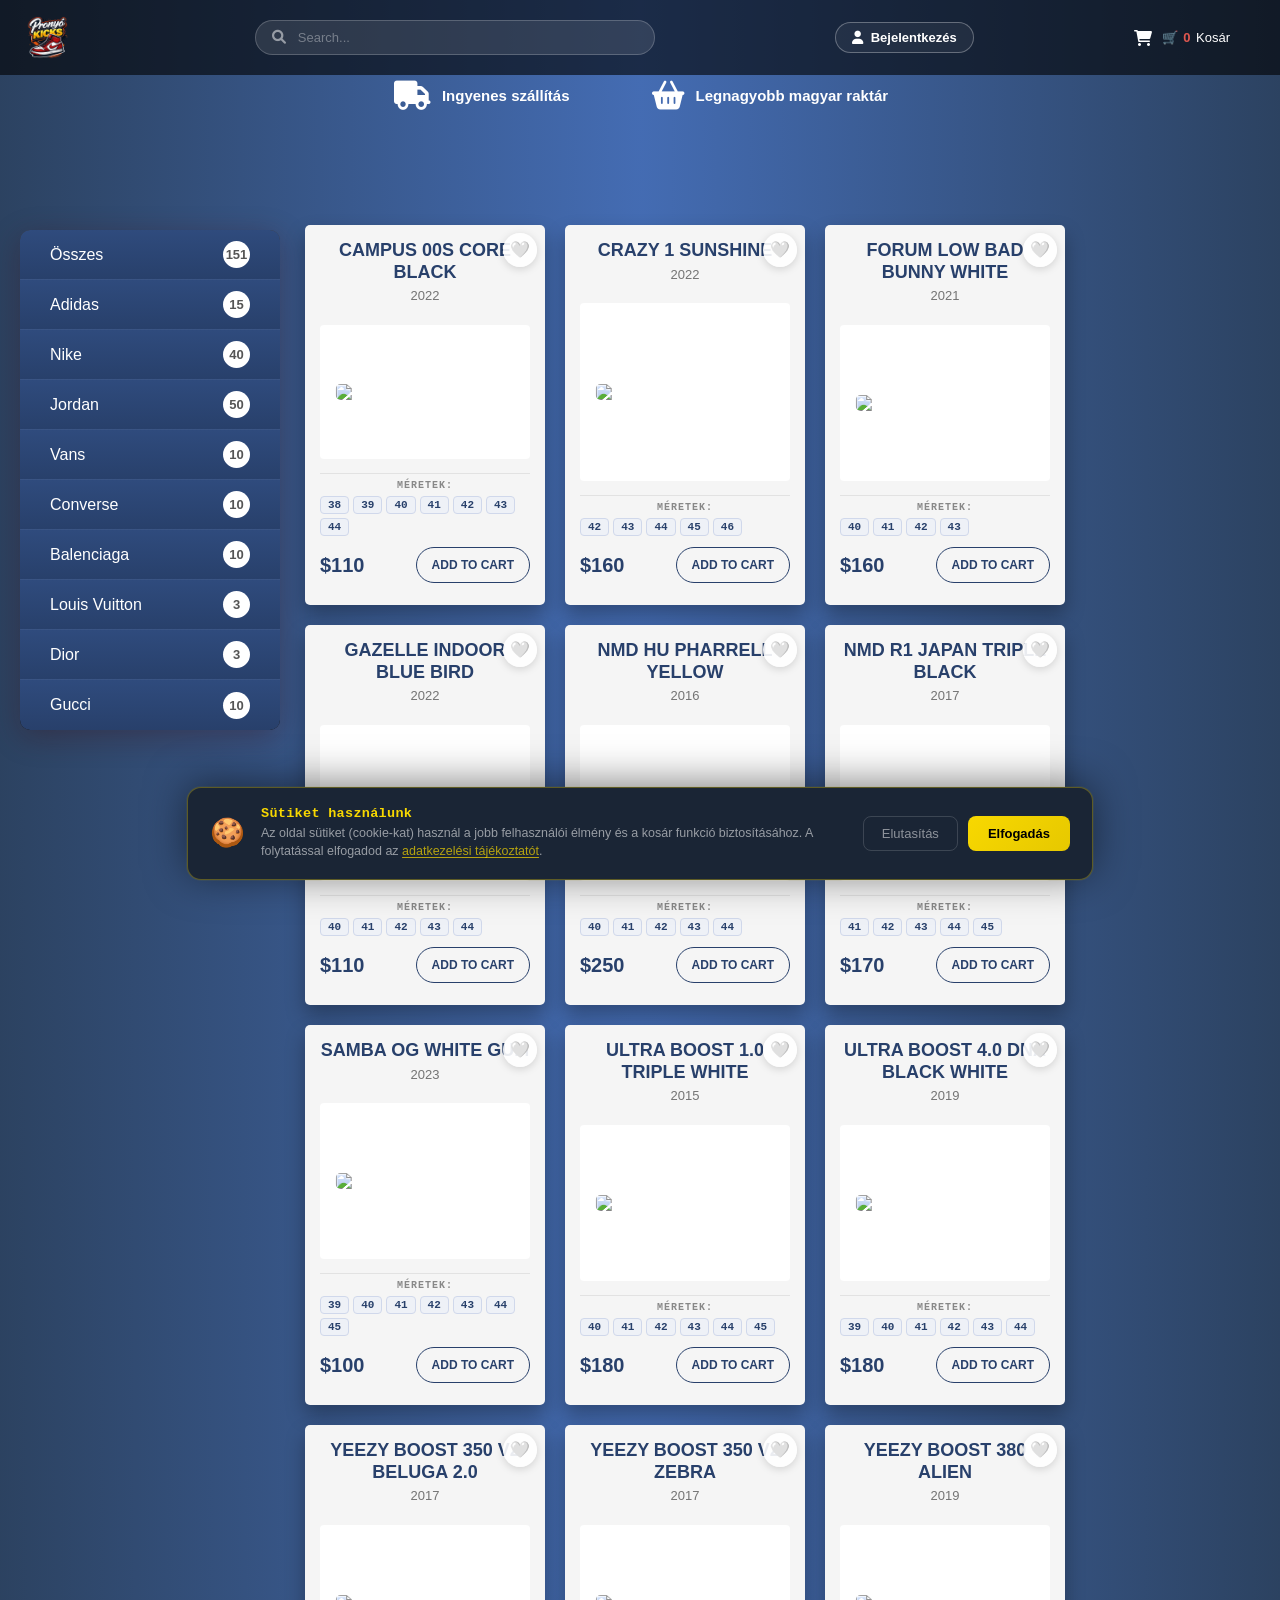
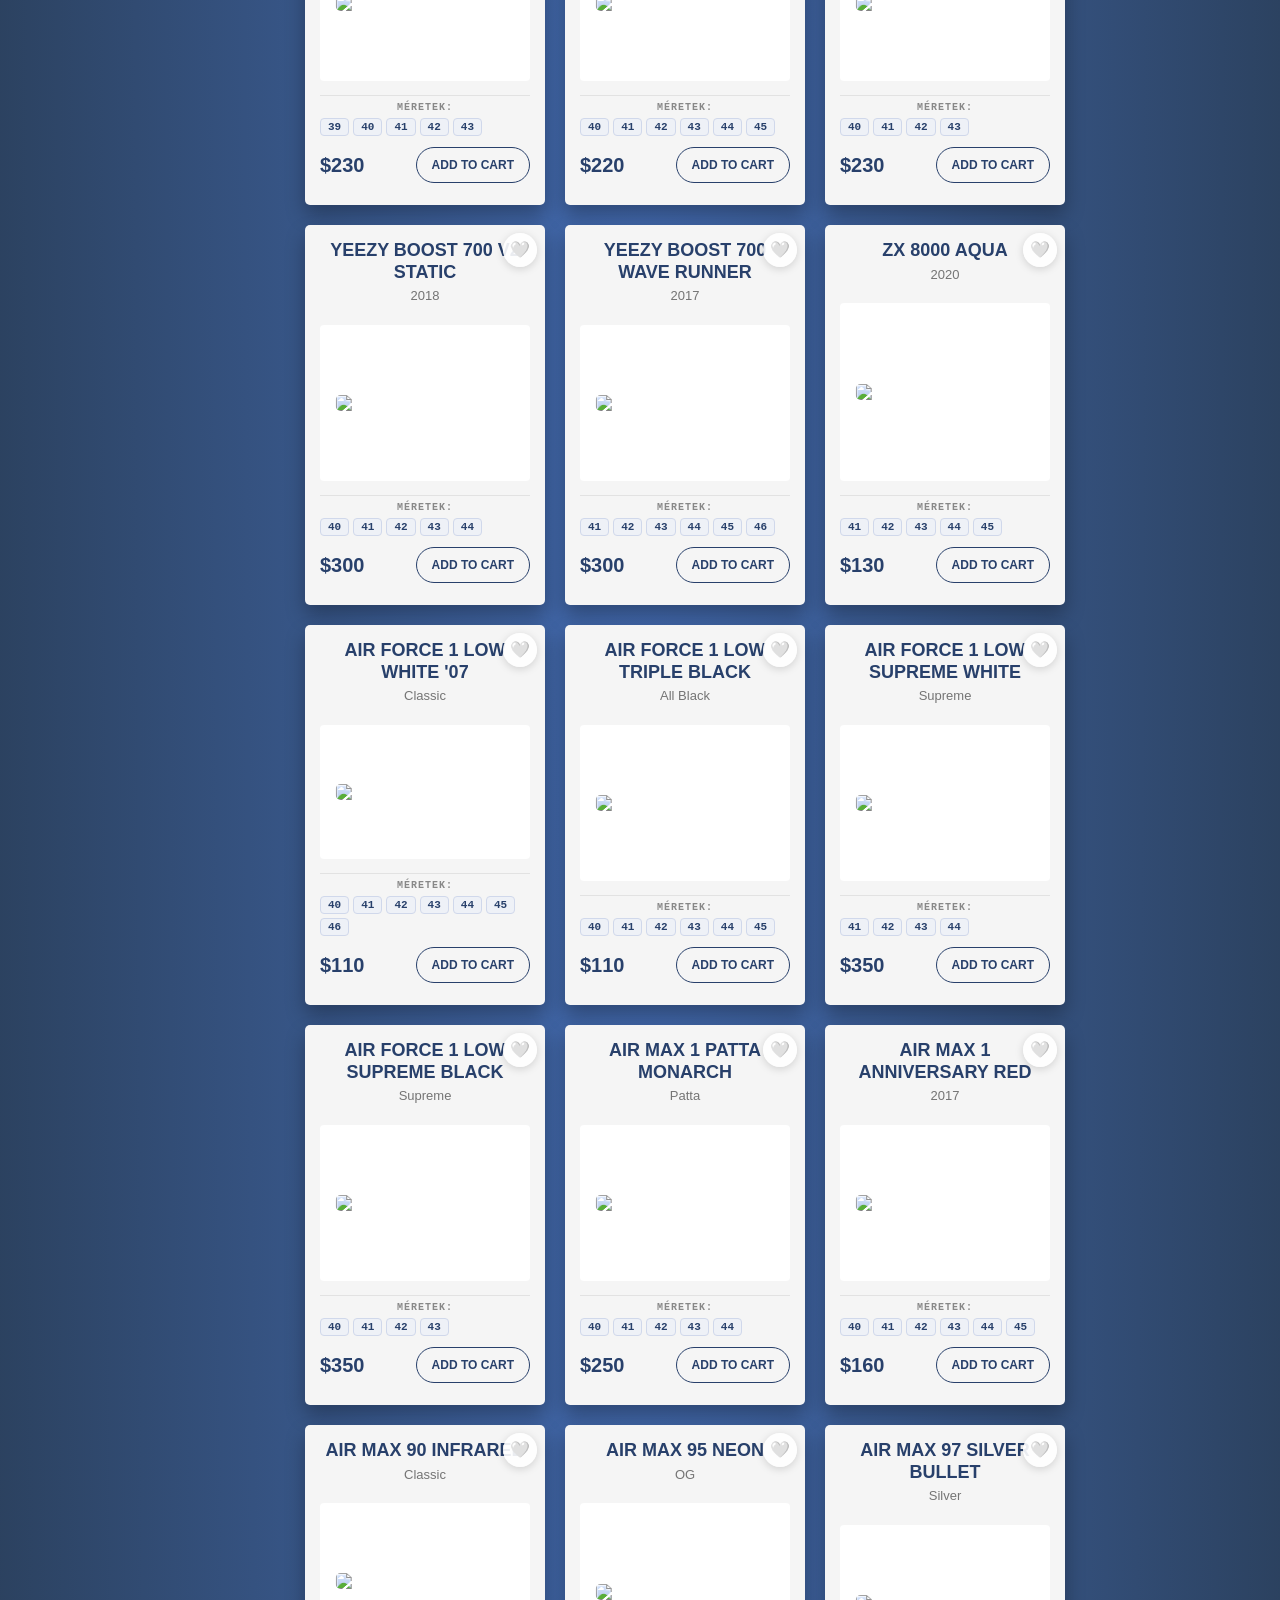
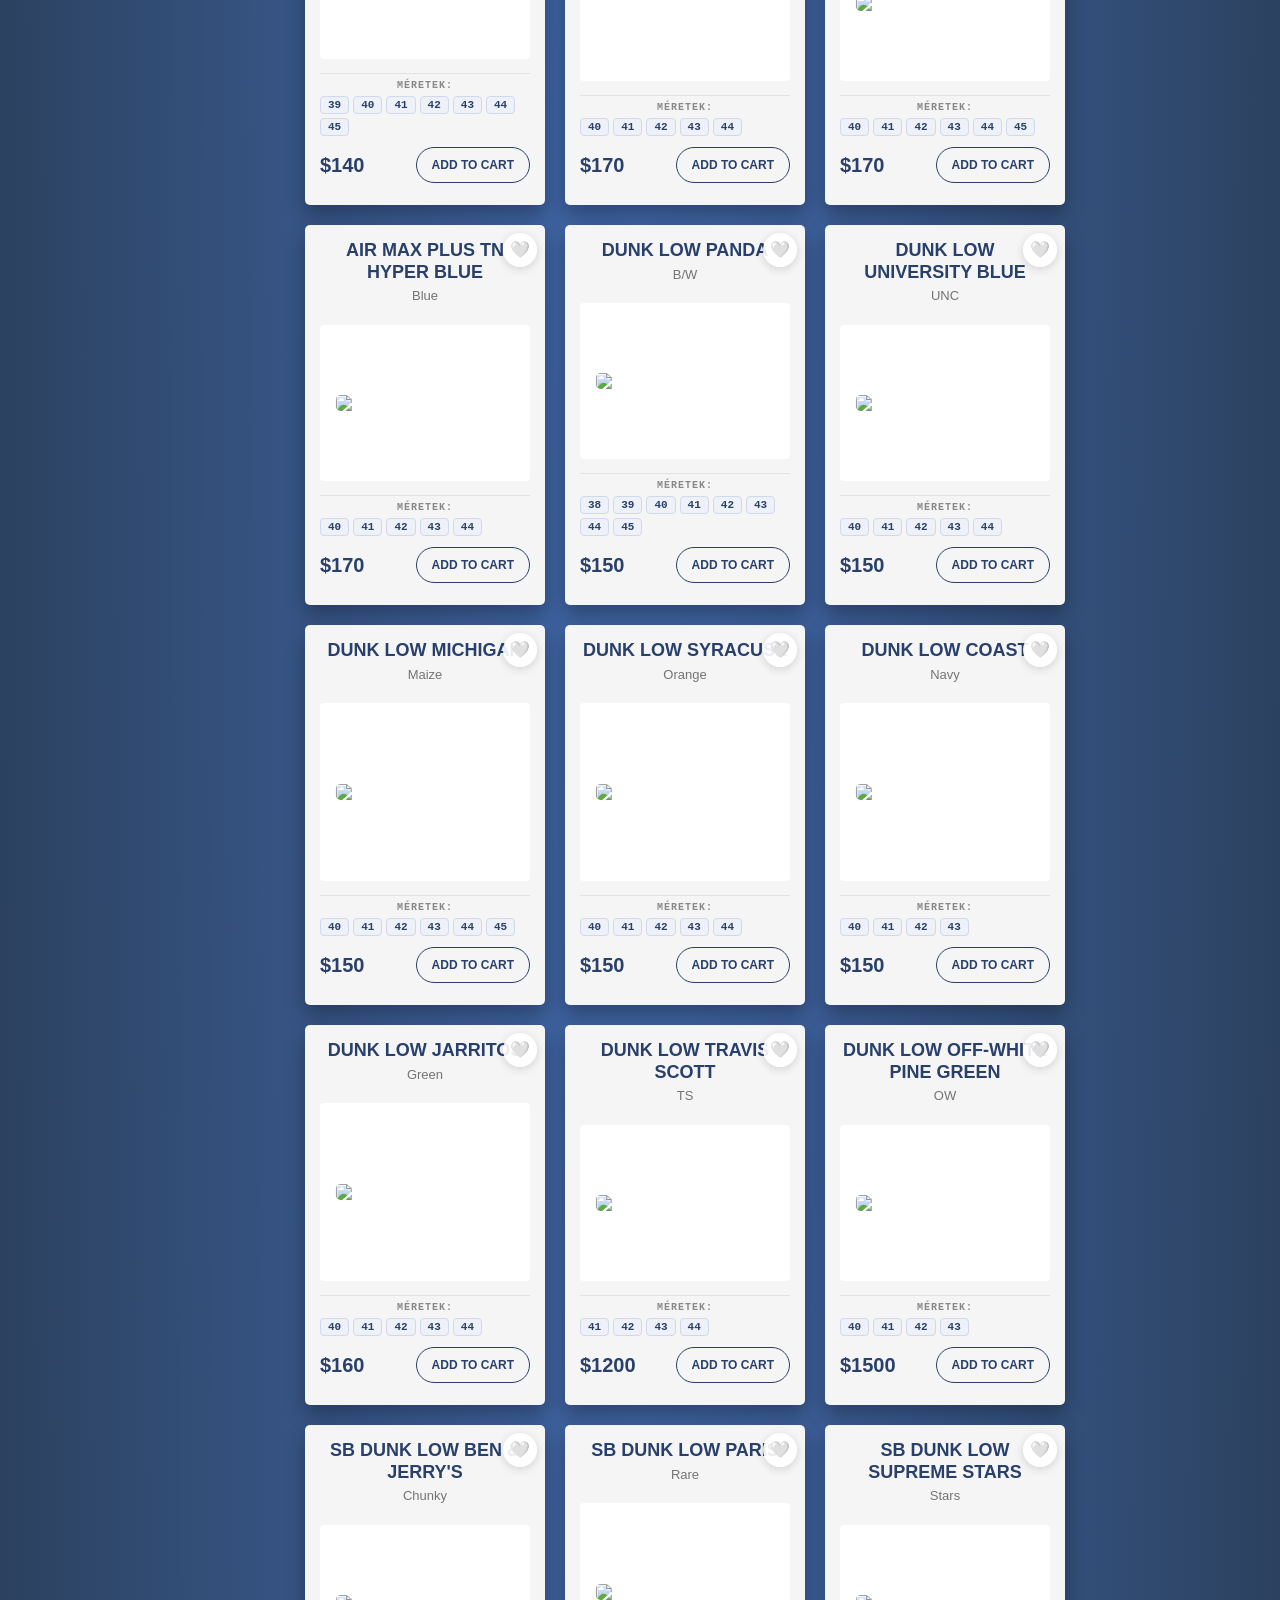
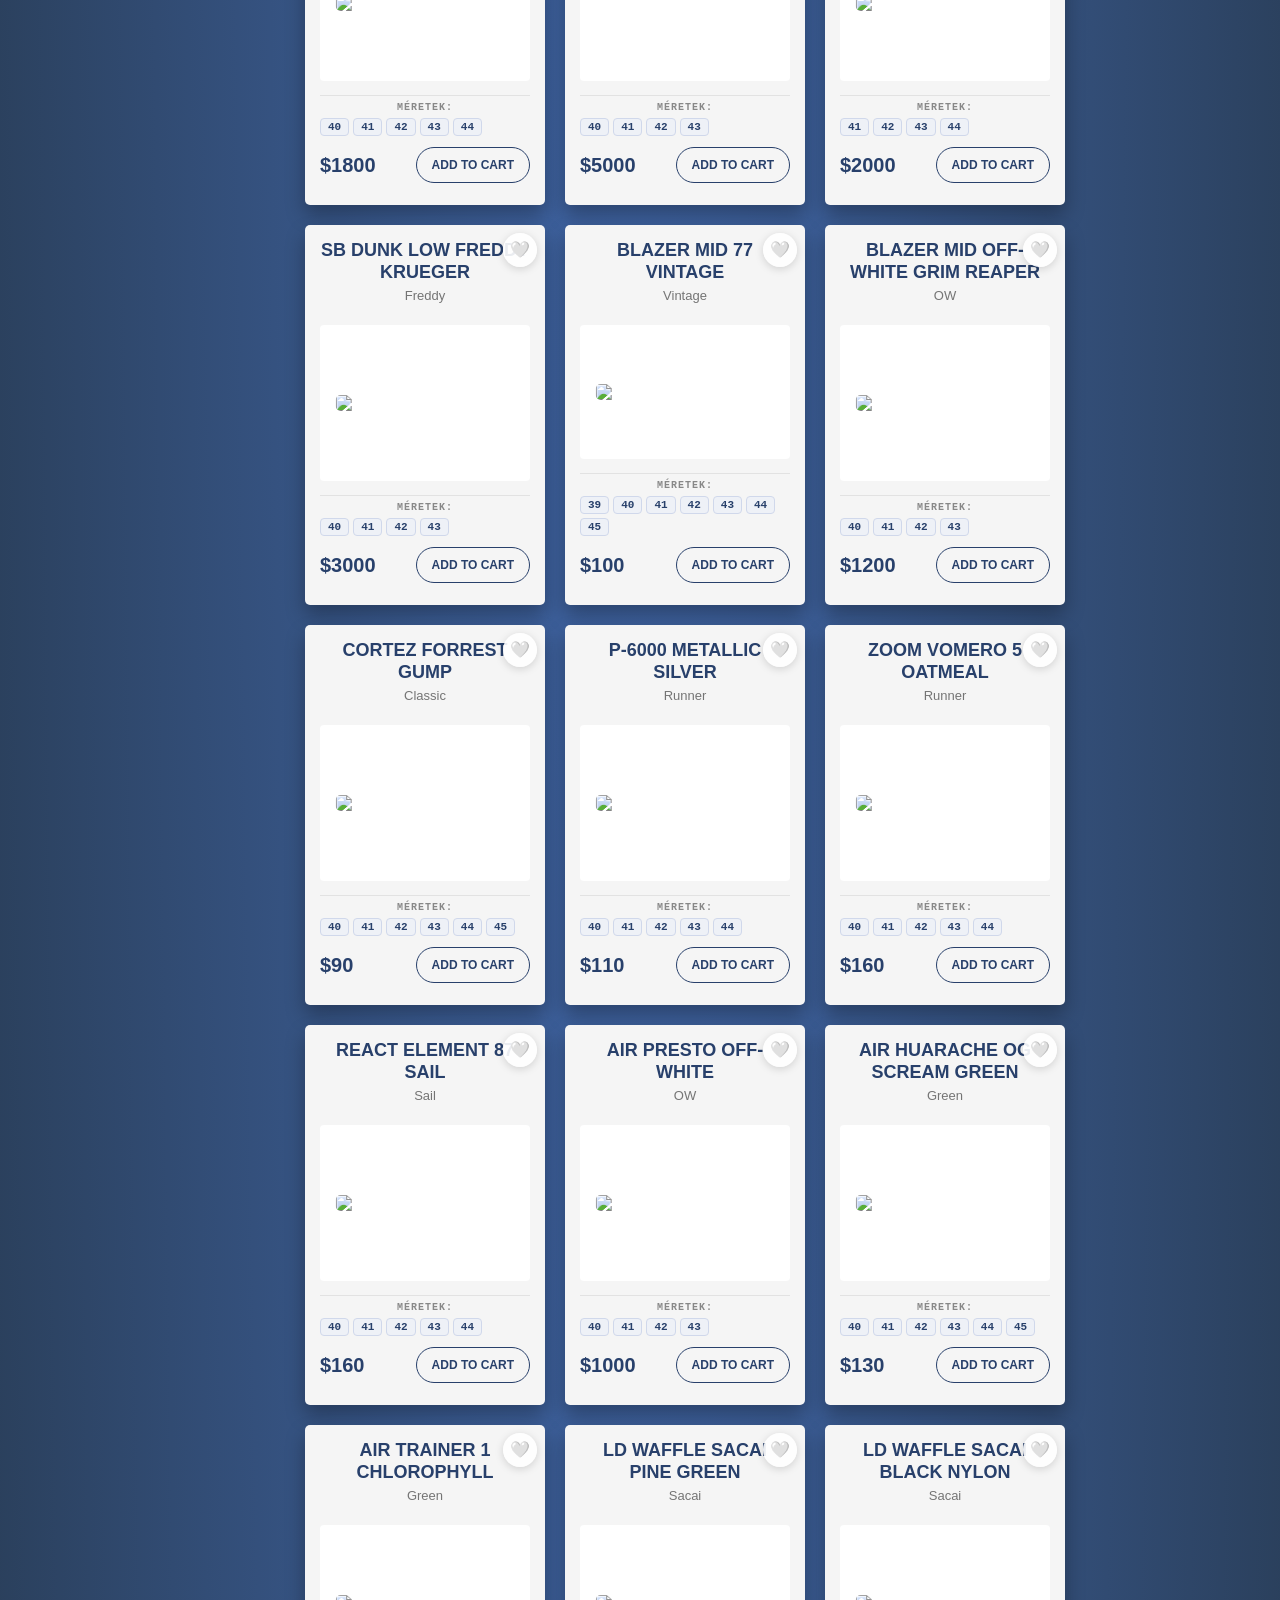
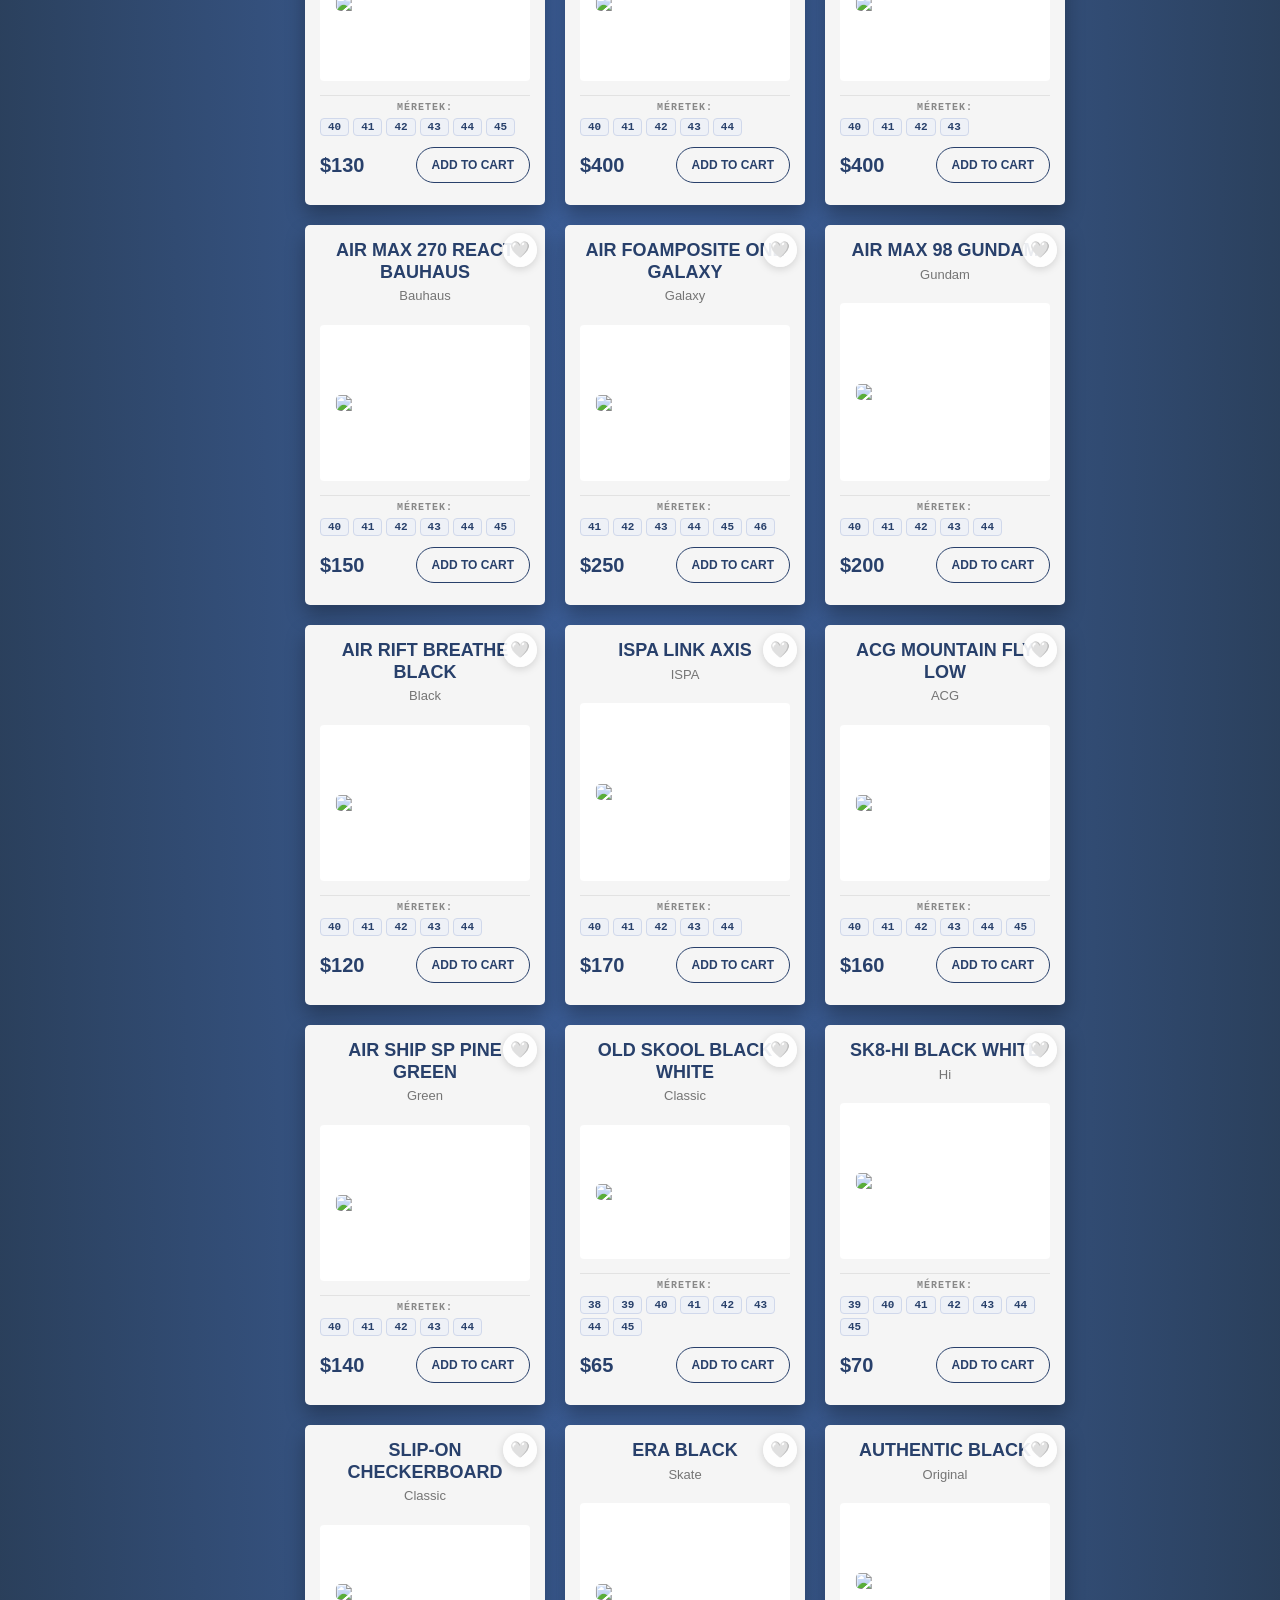
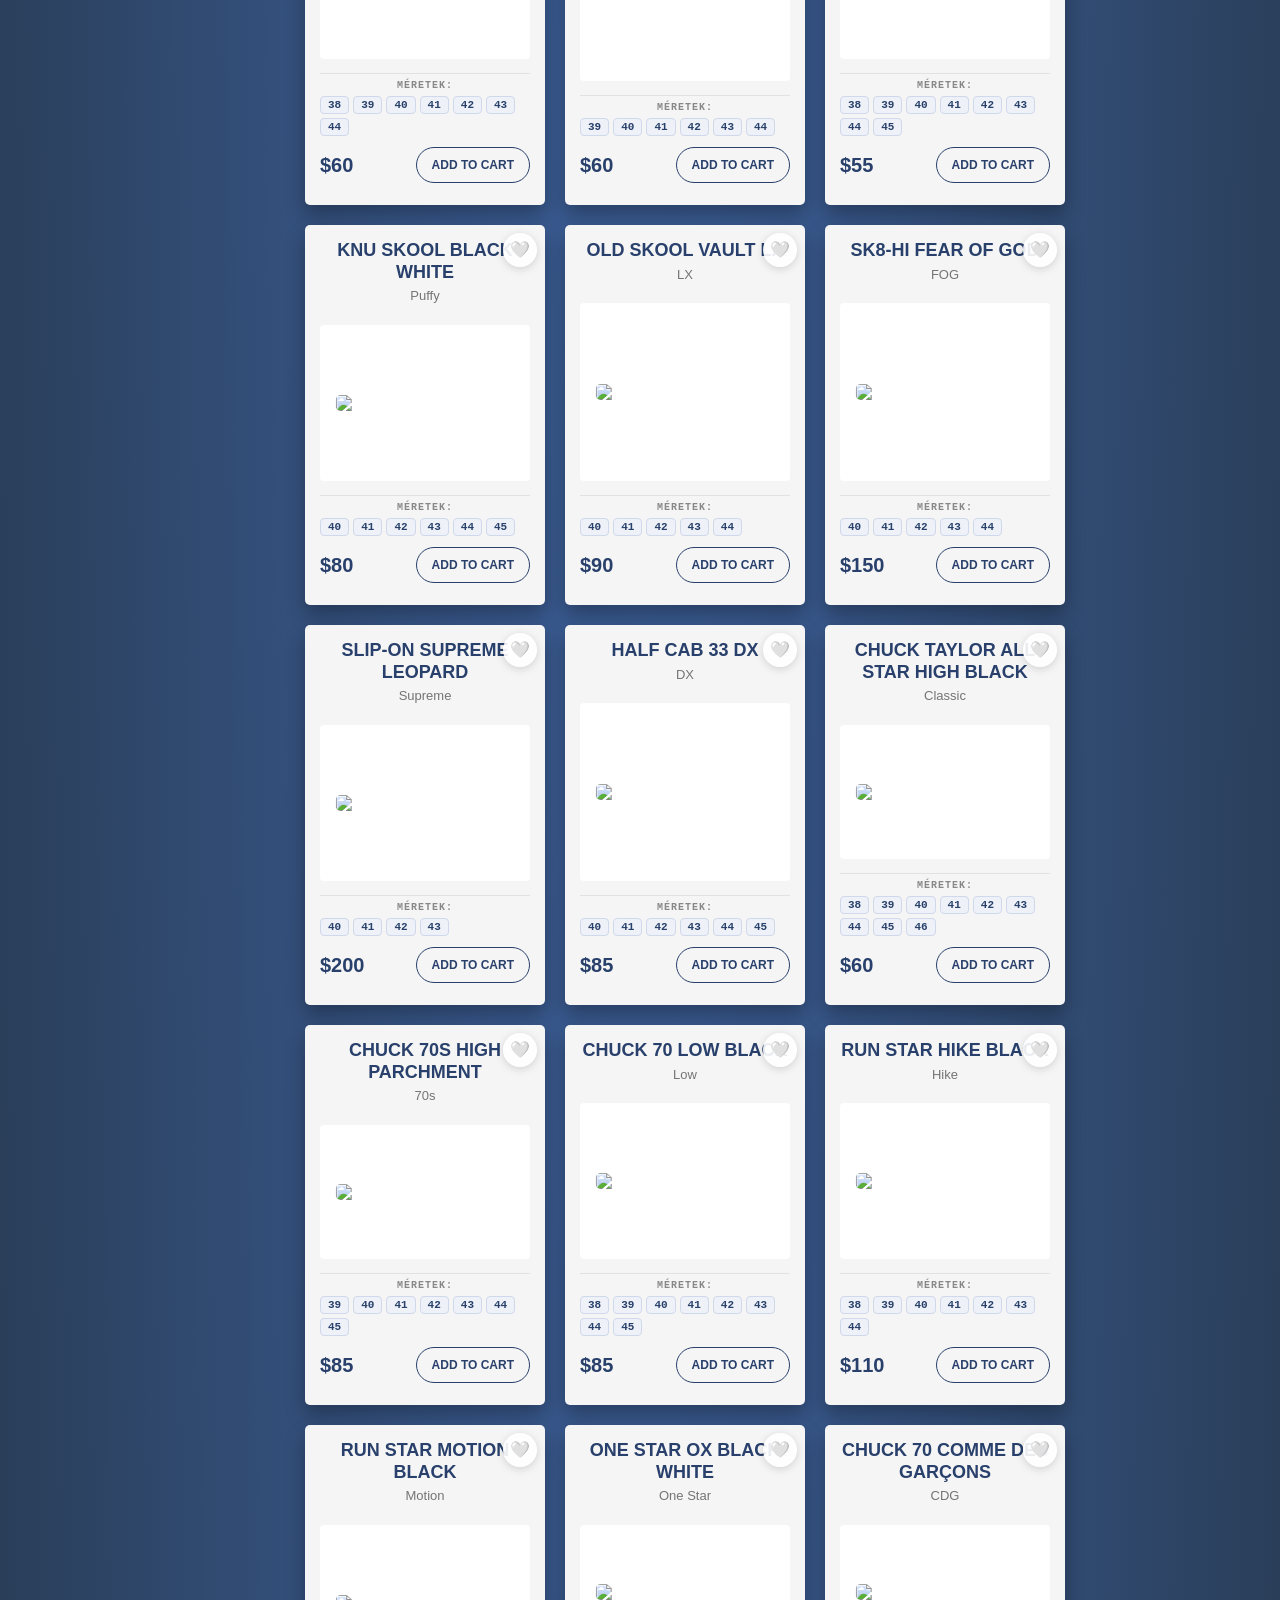
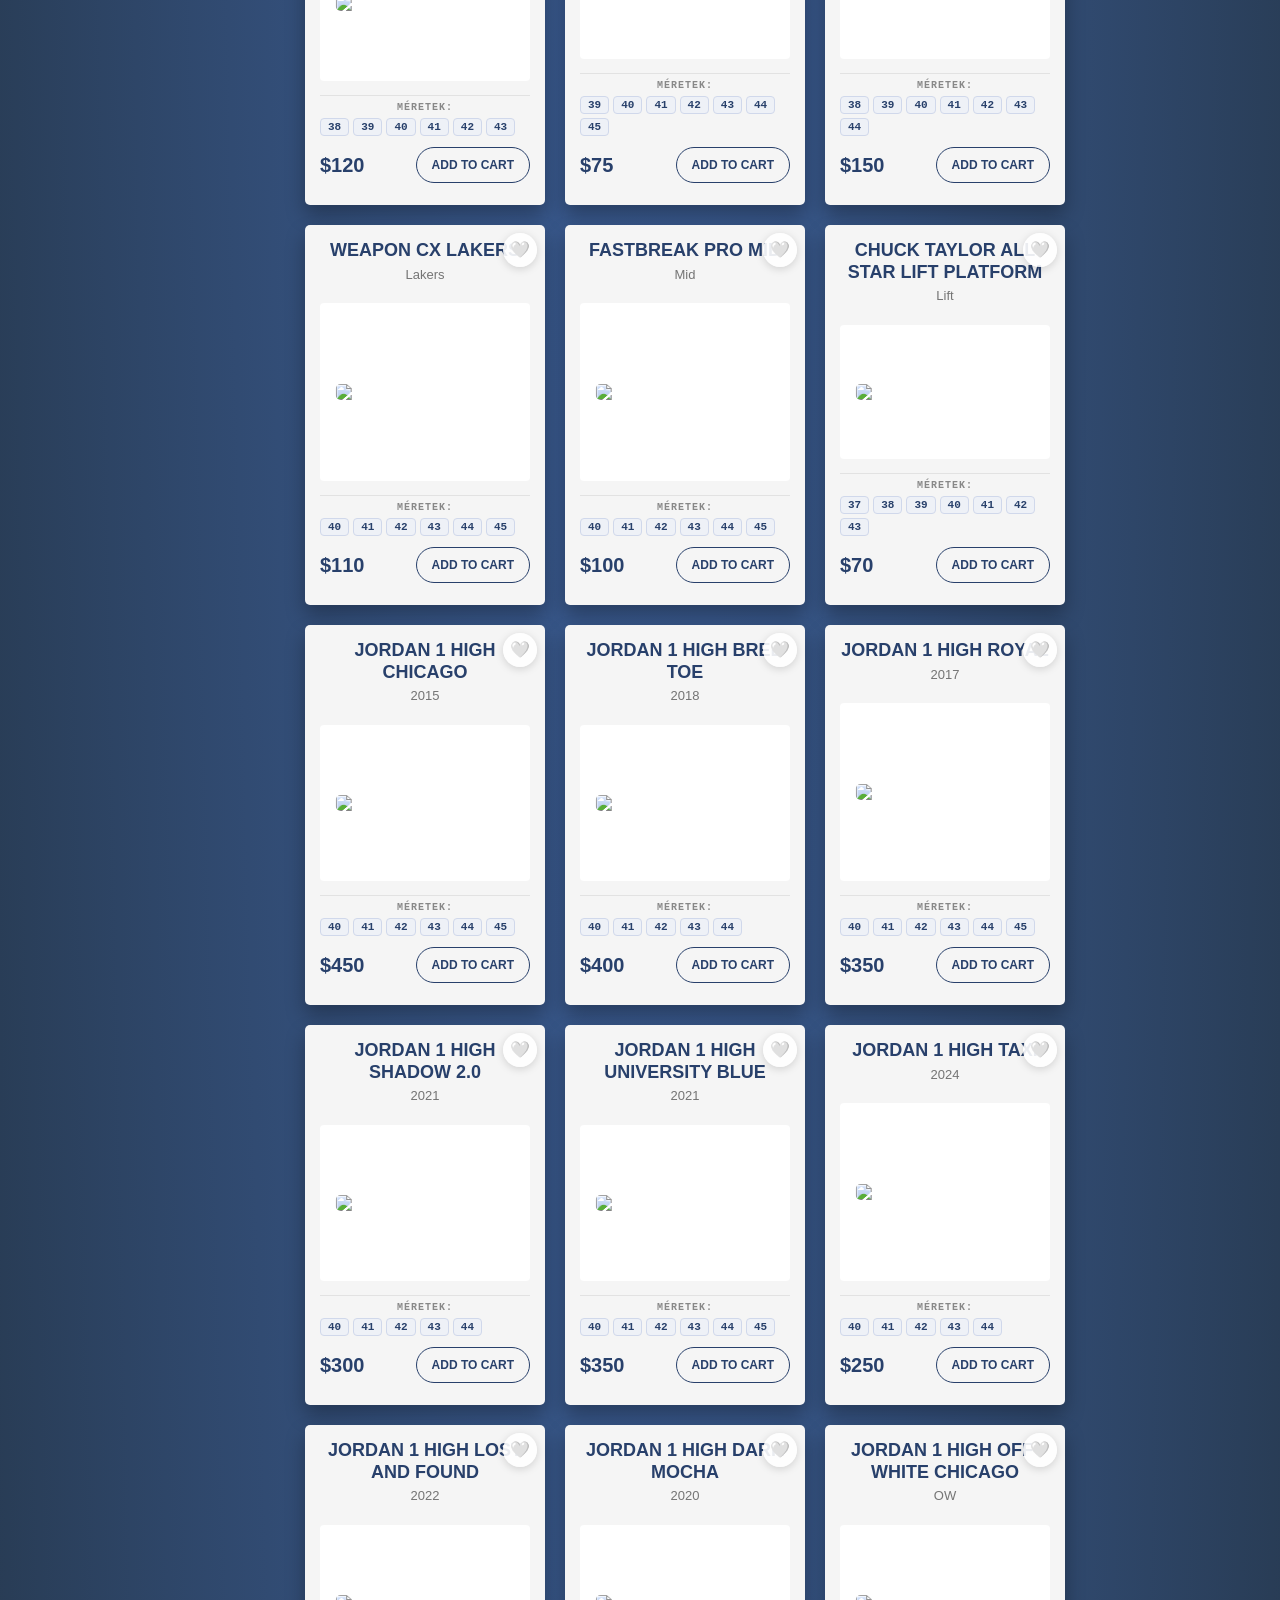
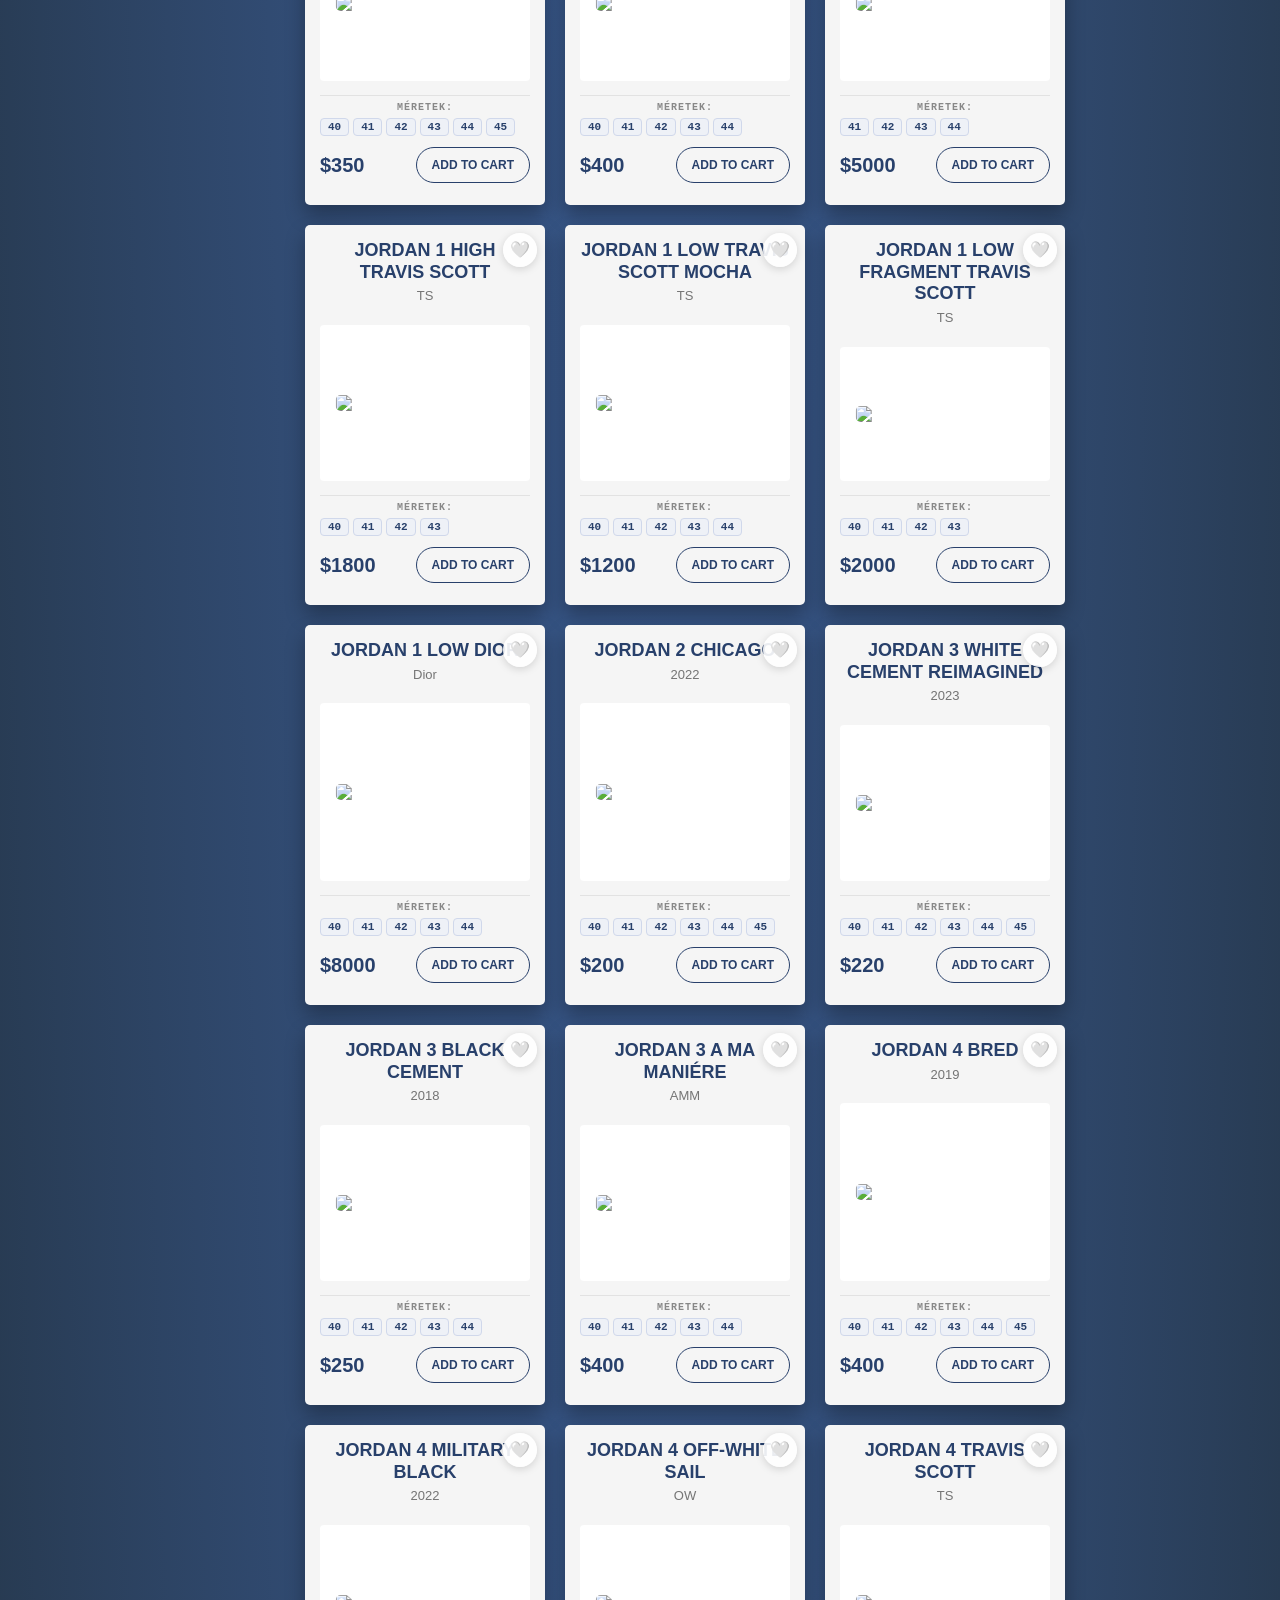
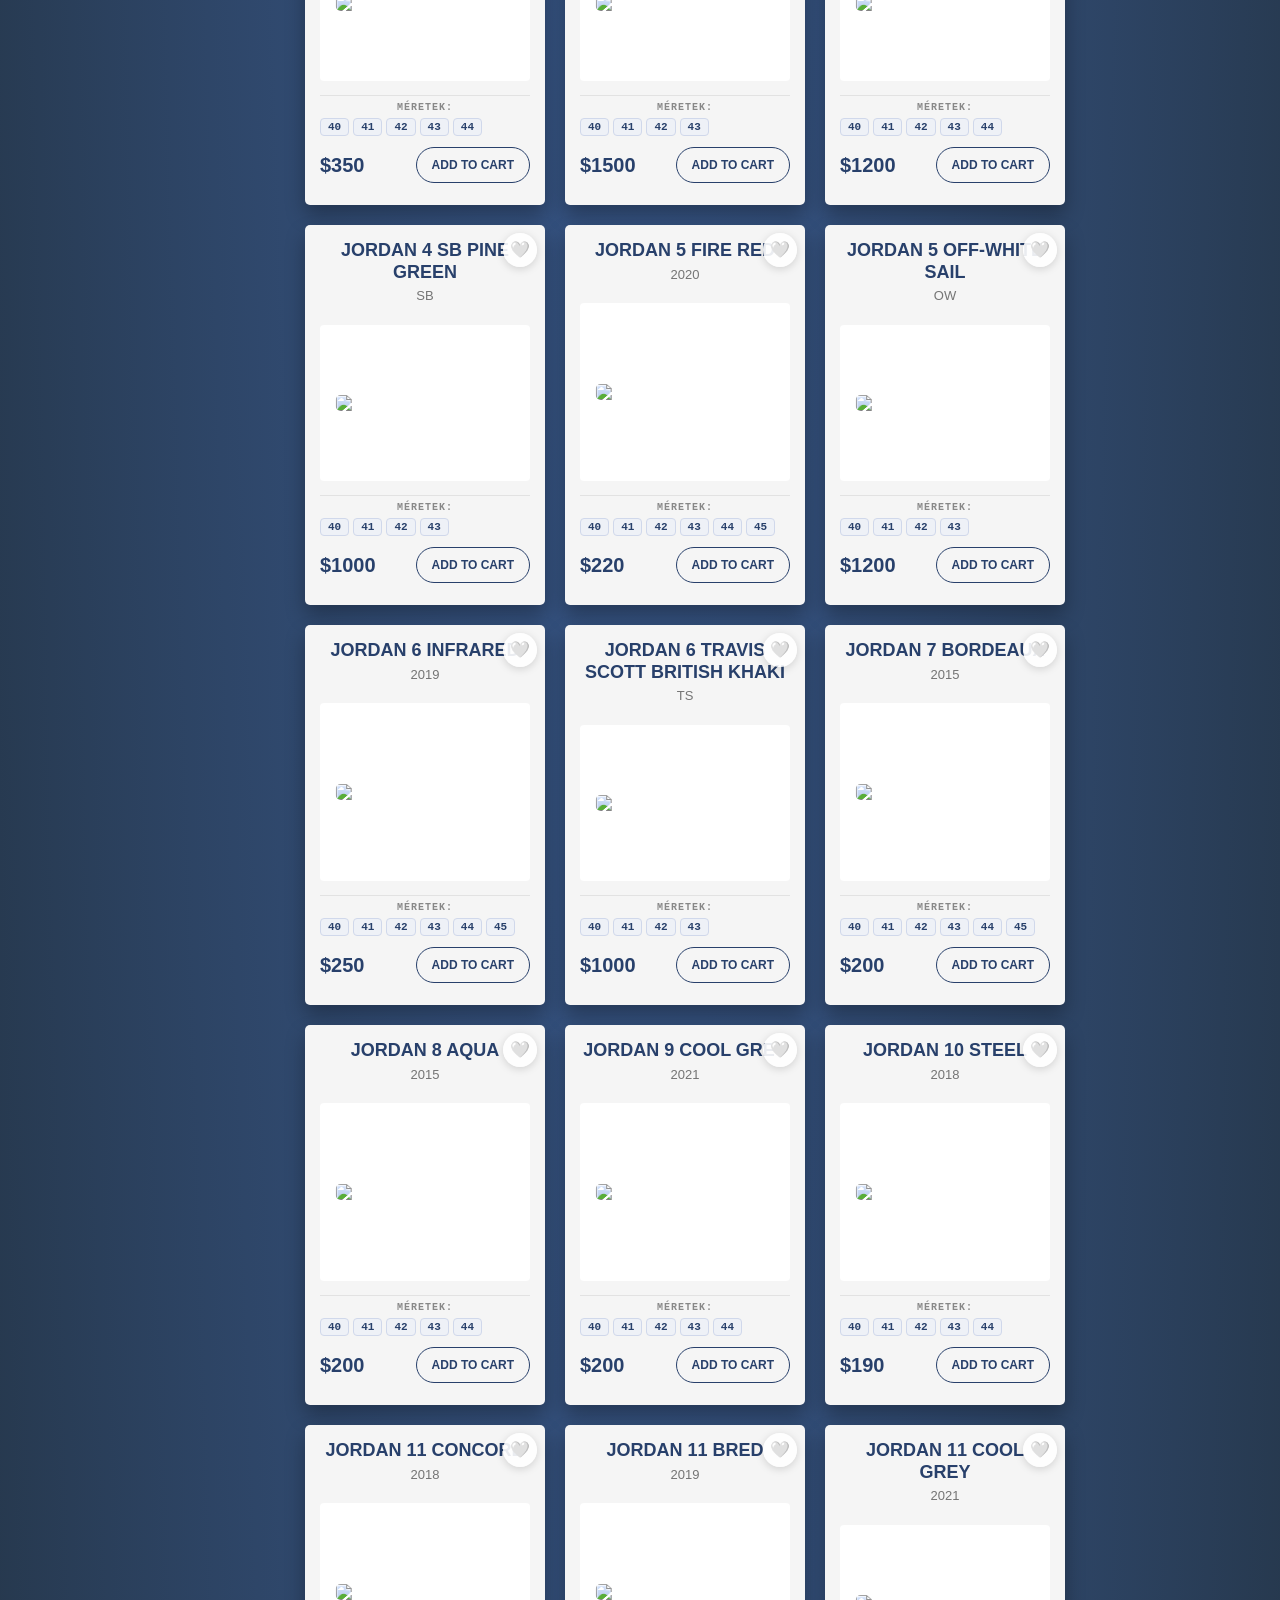
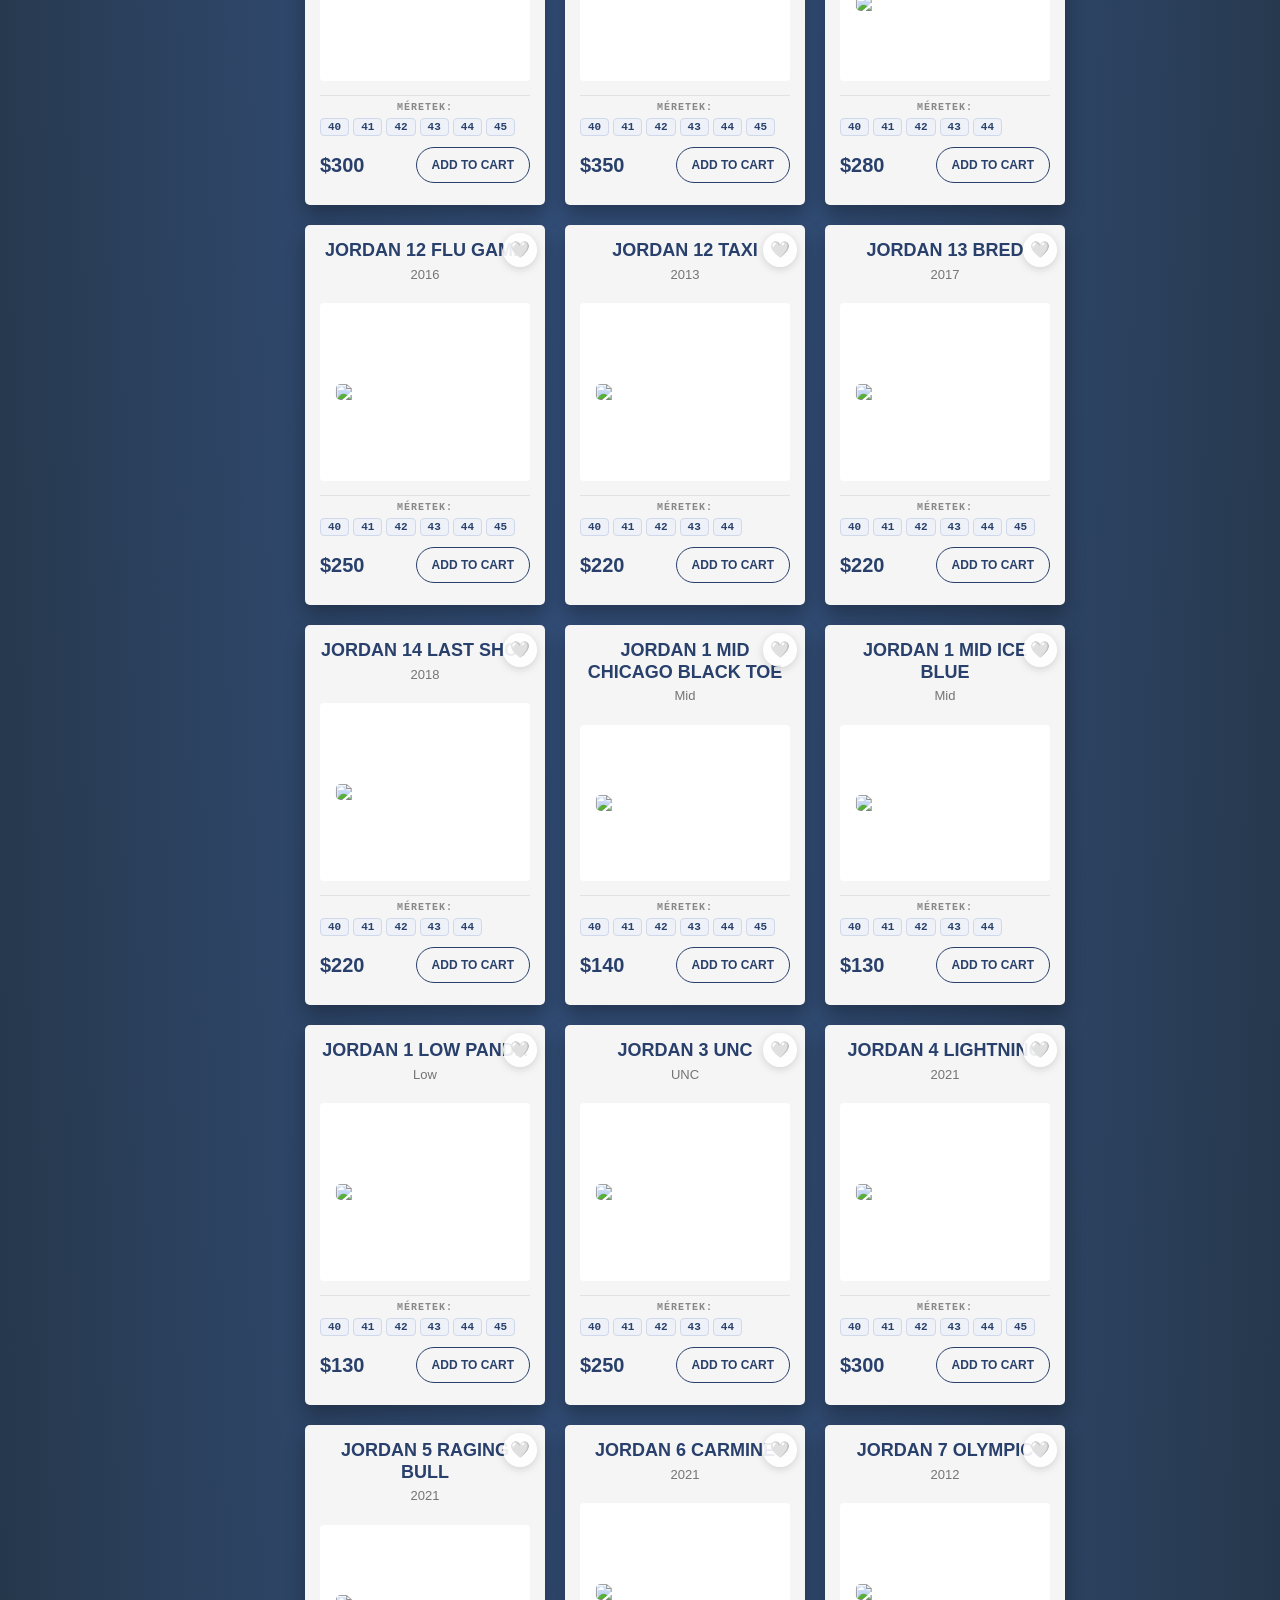
==== commit 26898e50: "Add files via upload" ====
--- a/index.html
+++ b/index.html
@@ -11,6 +11,7 @@
     <script src="https://code.jquery.com/jquery-3.6.0.min.js"></script>
     <script src="cipok.js" defer></script>
     <script src="auth.js" defer></script>
+    <script src="favorites.js" defer></script>
     <script src="chatbot.js" defer></script>
     <script src="search.js" defer></script>
     <script src="sizes-display.js" defer></script>
--- a/cipok.css
+++ b/cipok.css
@@ -31,14 +31,19 @@
 
 .logo {
     height: 60px;
+    max-height: 60px;
     display: flex;
     align-items: center;
     padding: 5px 0;
+    overflow: hidden;
+    flex-shrink: 0;
 }
 
 .logo img {
-    height: 100%;
+    height: 55px;
+    max-height: 55px;
     width: auto;
+    max-width: 160px;
     object-fit: contain;
     display: block;
 }
